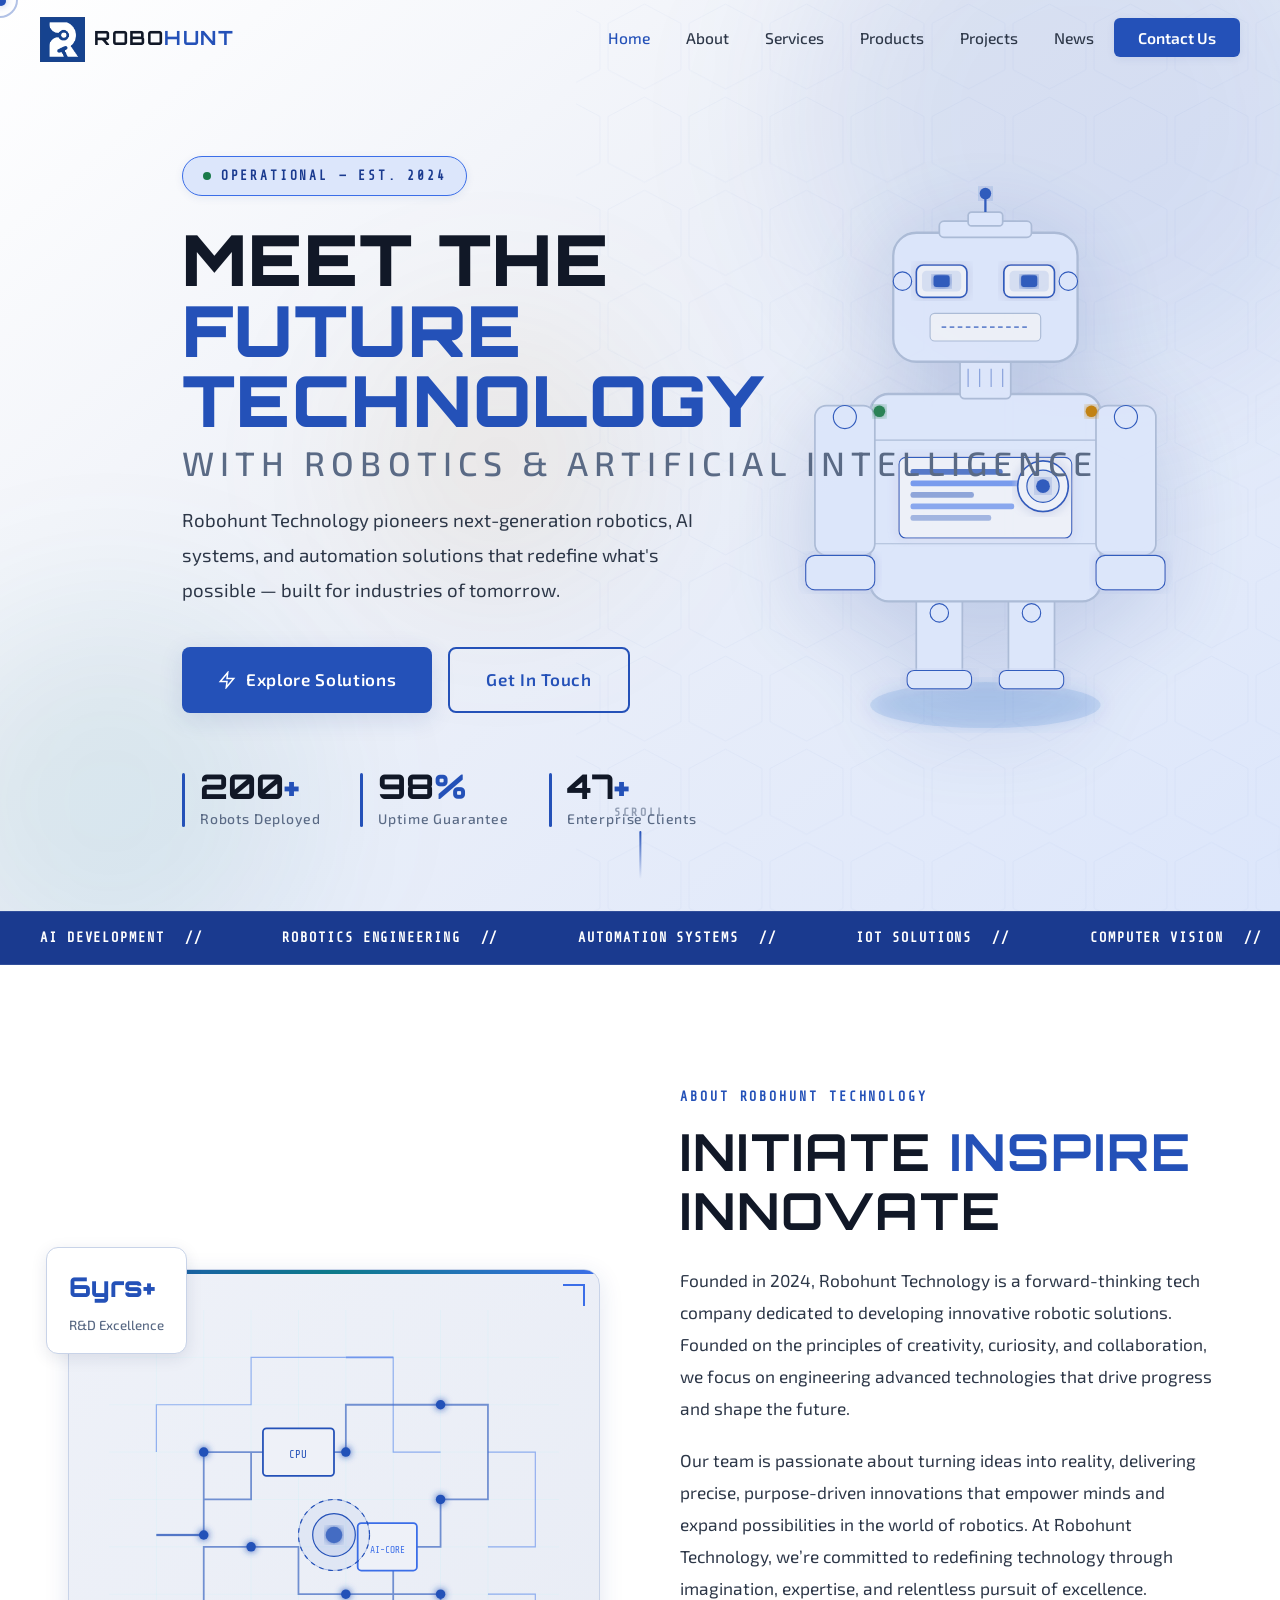
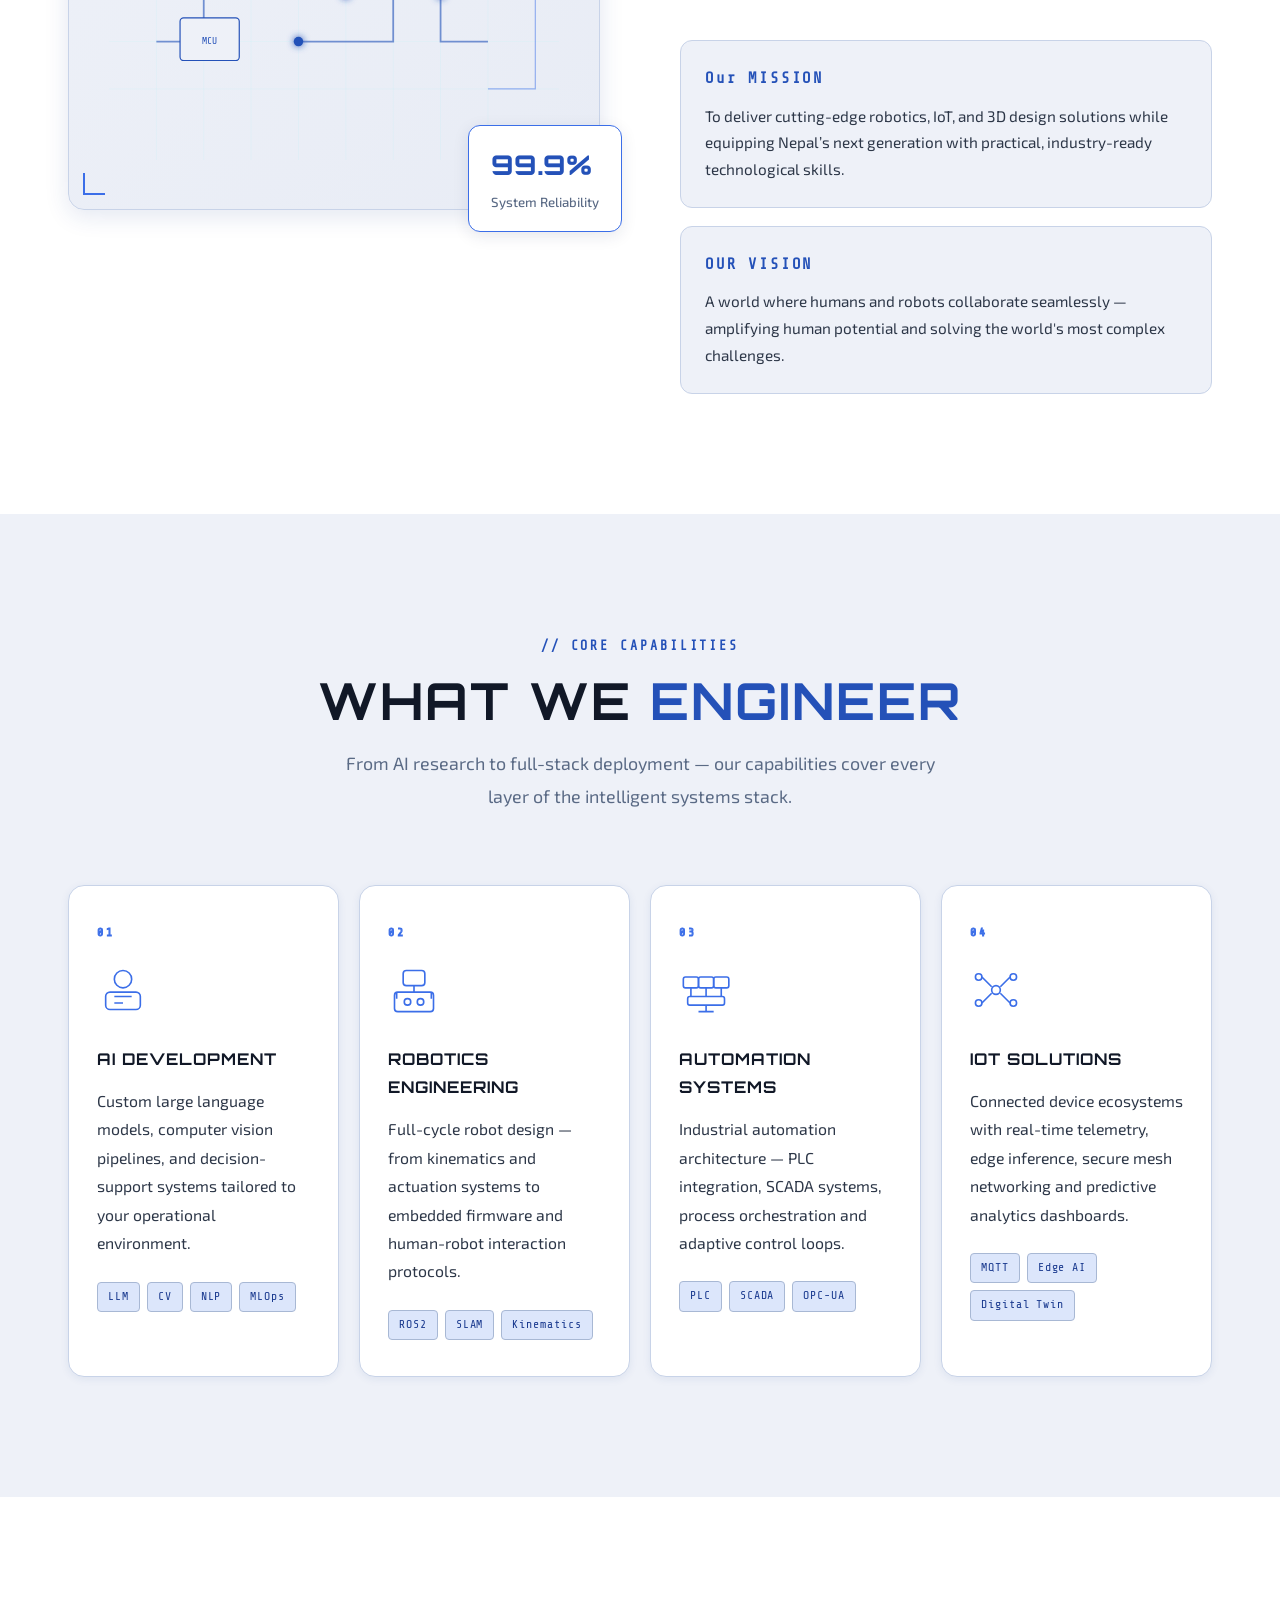
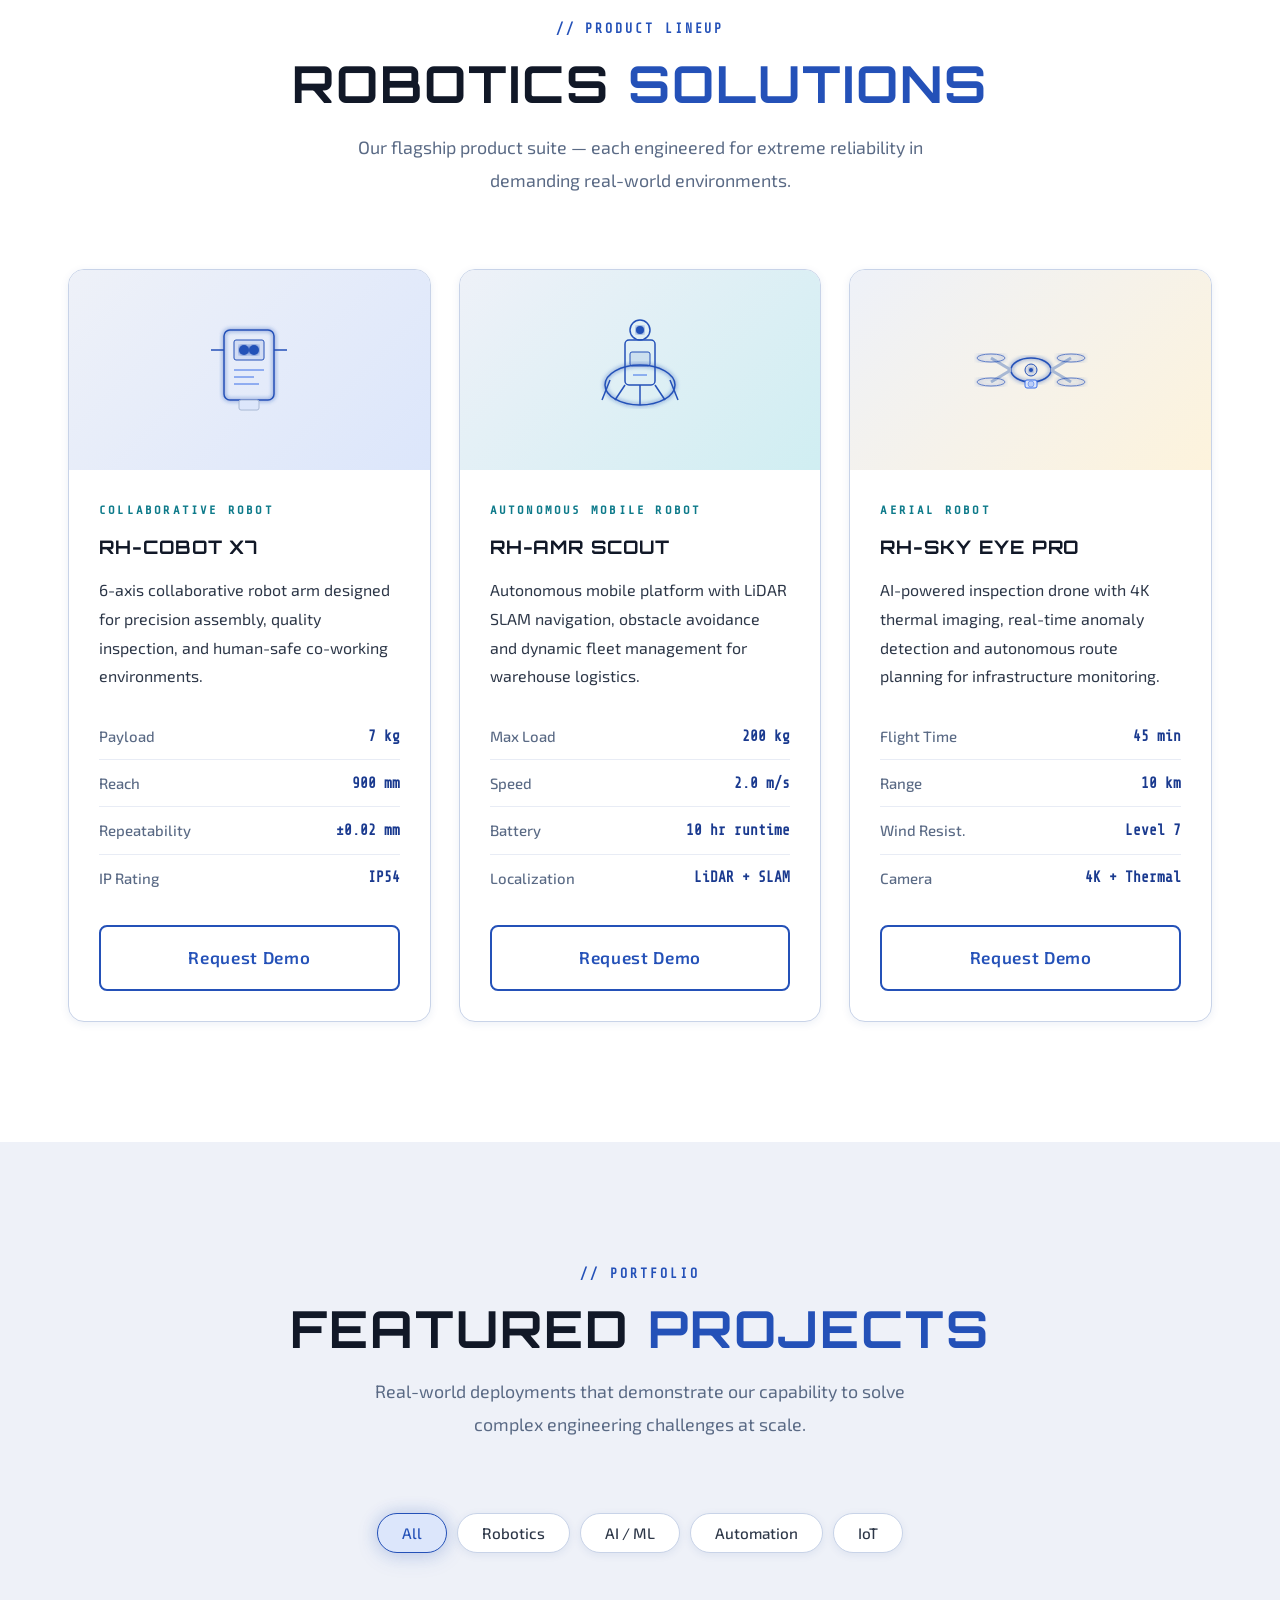
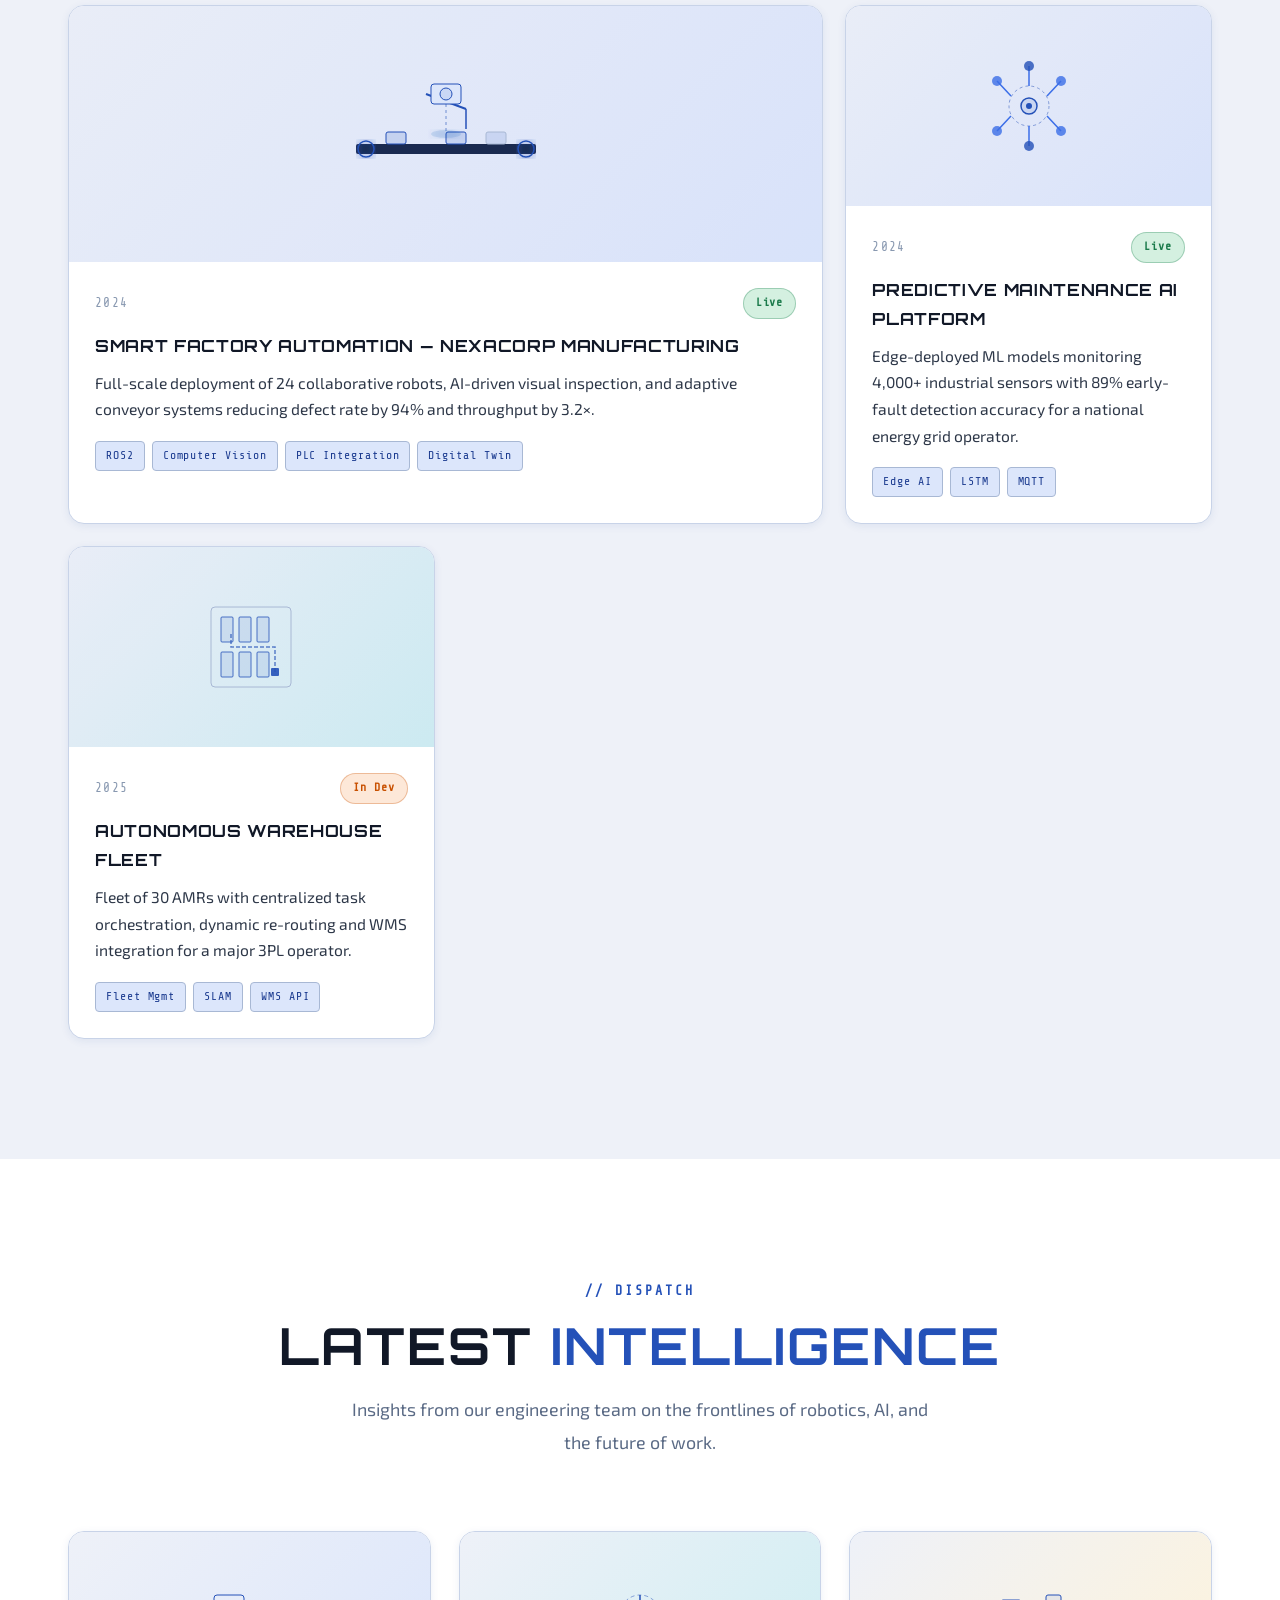
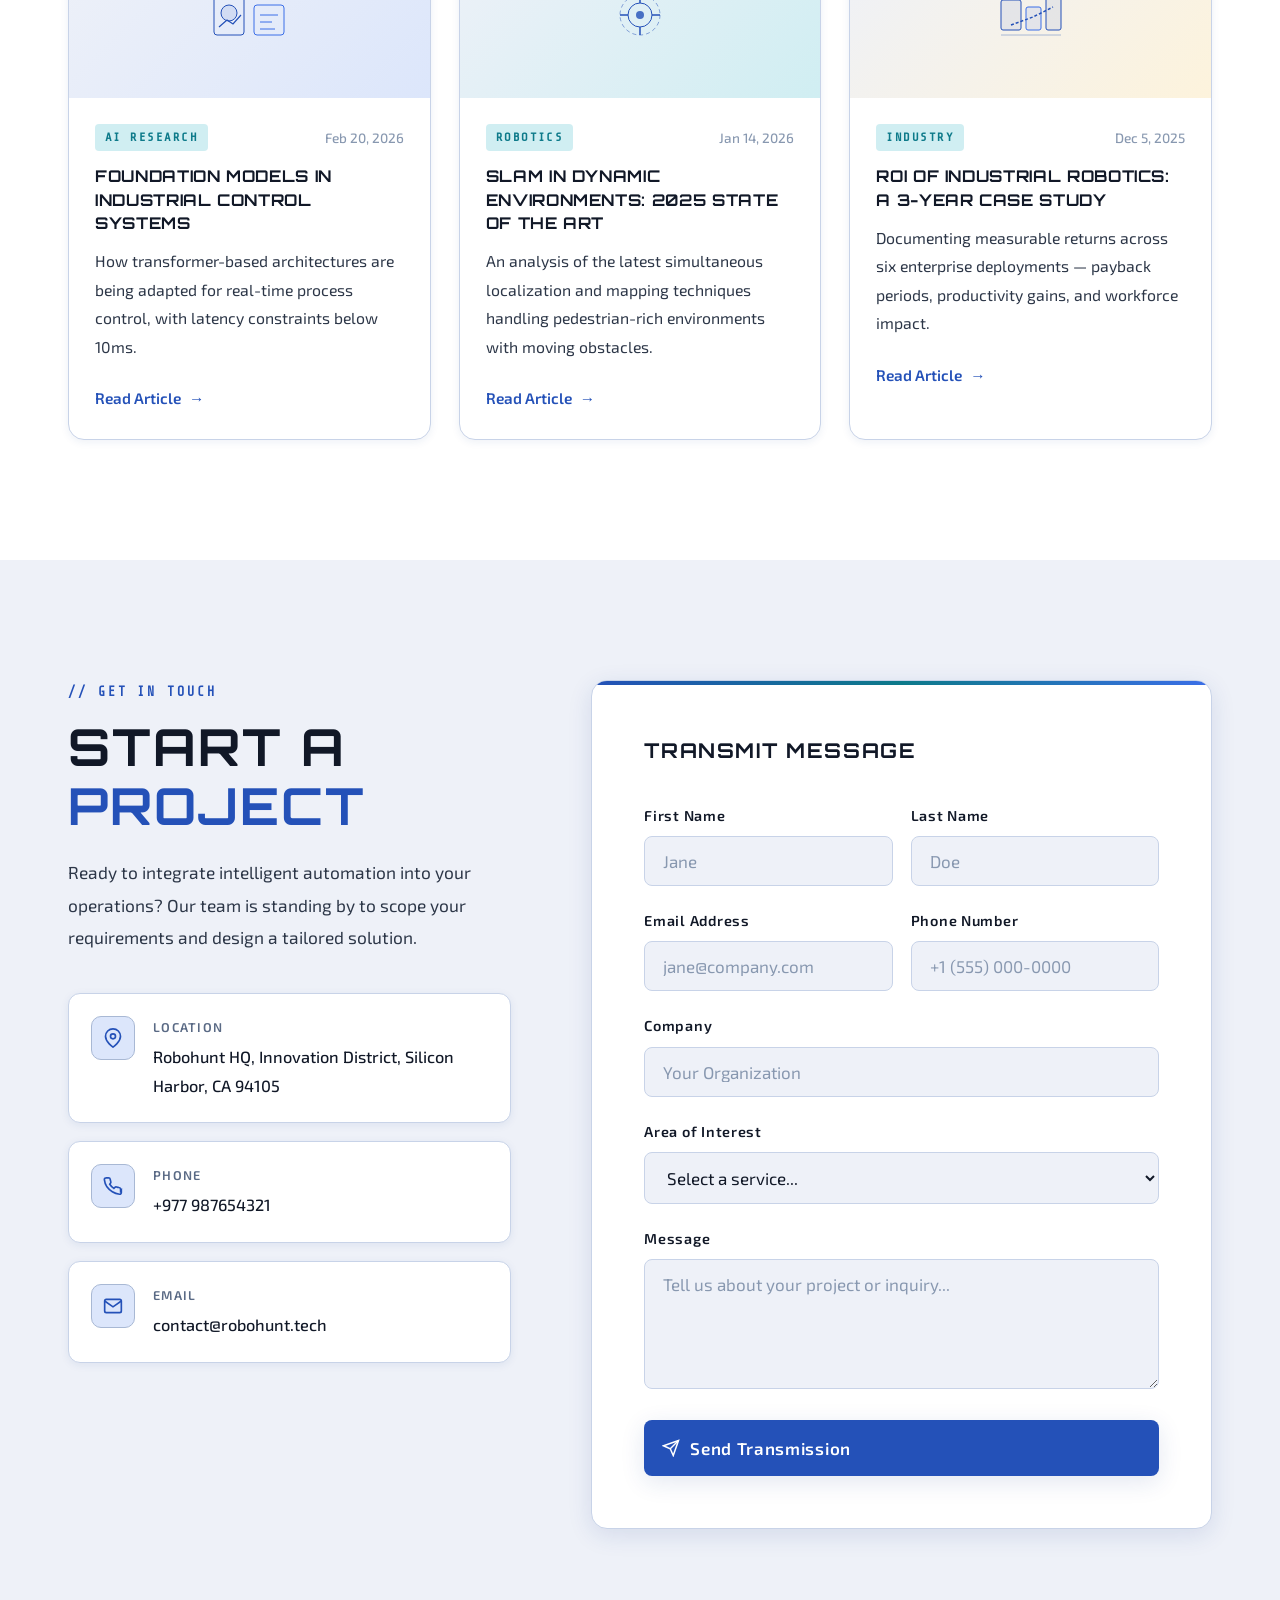
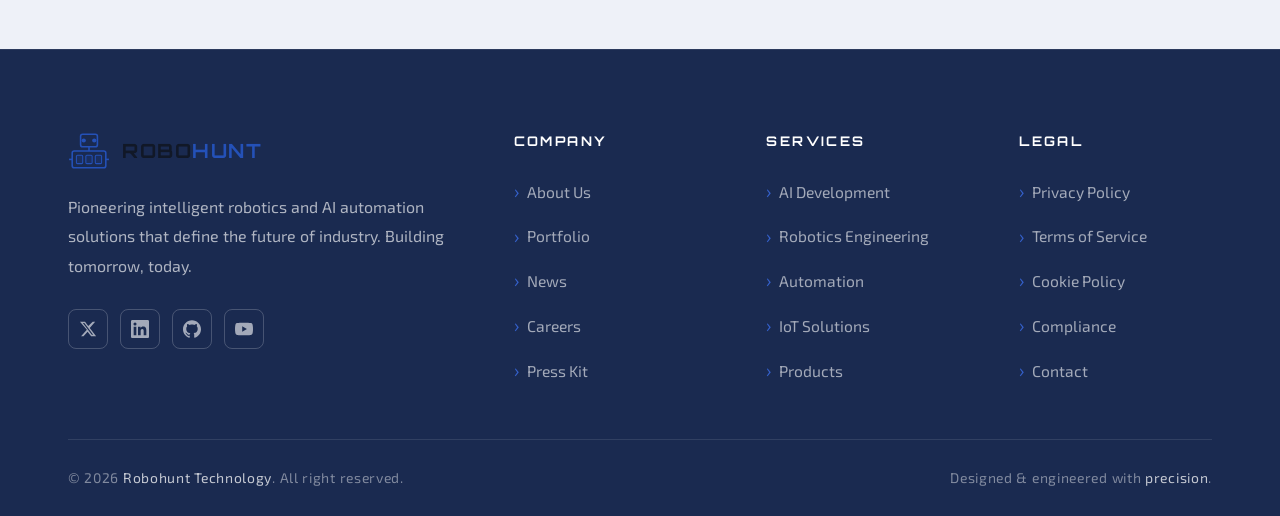
==== files/index.html @ 09215c18 "initial commit" ====
<!DOCTYPE html>
<html lang="en">
<head>
  <meta charset="UTF-8" />
  <meta name="viewport" content="width=device-width, initial-scale=1.0" />
  <title>Robohunt Technology</title>
  <link rel="preconnect" href="https://fonts.googleapis.com">
  <link rel="preconnect" href="https://fonts.gstatic.com" crossorigin>
  <link href="https://fonts.googleapis.com/css2?family=Orbitron:wght@400;600;700;900&family=Exo+2:wght@300;400;500;600&family=Share+Tech+Mono&display=swap" rel="stylesheet">
  <link rel="stylesheet" href="styles.css">
</head>
<body>

  <!-- Custom Cursor -->
  <div class="cursor-dot" id="cursorDot"></div>
  <div class="cursor-ring" id="cursorRing"></div>

  <!-- Grid Background -->
  <div class="grid-bg"></div>

  <!-- Notification Toast -->
  <div class="notification" id="notification">
    <svg class="notification-icon" width="18" height="18" viewBox="0 0 24 24" fill="none" stroke="currentColor" stroke-width="2"><polyline points="20 6 9 17 4 12"/></svg>
    <span class="notification-text">Message transmitted successfully</span>
  </div>

  <!-- ============================================================
       NAVIGATION
  ============================================================ -->
  <nav id="navbar">
    <div class="nav-inner">
      <a href="#home" class="logo">
        <div class="logo-icon">
          <!-- <svg viewBox="0 0 40 40" fill="none" xmlns="http://www.w3.org/2000/svg">
            <rect x="12" y="4" width="16" height="12" rx="2" fill="none" stroke="#2451b8" stroke-width="1.5"/>
            <rect x="4" y="20" width="32" height="16" rx="2" fill="none" stroke="#2451b8" stroke-width="1.5"/>
            <circle cx="15" cy="10" r="2" fill="#2451b8"/>
            <circle cx="25" cy="10" r="2" fill="#2451b8"/>
            <line x1="20" y1="16" x2="20" y2="20" stroke="#2451b8" stroke-width="1.5"/>
            <rect x="8" y="24" width="6" height="8" rx="1" fill="rgba(36,81,184,0.15)" stroke="#2451b8" stroke-width="1"/>
            <rect x="17" y="24" width="6" height="8" rx="1" fill="rgba(36,81,184,0.15)" stroke="#2451b8" stroke-width="1"/>
            <rect x="26" y="24" width="6" height="8" rx="1" fill="rgba(36,81,184,0.15)" stroke="#2451b8" stroke-width="1"/>
            <line x1="1" y1="28" x2="4" y2="28" stroke="#2451b8" stroke-width="1.5"/>
            <line x1="36" y1="28" x2="39" y2="28" stroke="#2451b8" stroke-width="1.5"/>
          </svg> -->
          <img src="/files/asset/logo robohunt (RT).png" height="45">
        </div>
        <span class="logo-text">Robo<span>hunt</span></span>
      </a>
      <ul class="nav-links">
        <li><a href="#home">Home</a></li>
        <li><a href="#about">About</a></li>
        <li><a href="#services">Services</a></li>
        <li><a href="#products">Products</a></li>
        <li><a href="#projects">Projects</a></li>
        <li><a href="#blog">News</a></li>
        <li><a href="#contact" class="nav-cta">Contact Us</a></li>
      </ul>
      <button class="hamburger" id="hamburger" aria-label="Menu">
        <span></span><span></span><span></span>
      </button>
    </div>
  </nav>

  <!-- Mobile Nav -->
  <div class="mobile-nav" id="mobileNav">
    <a href="#home" class="mobile-link">Home</a>
    <a href="#about" class="mobile-link">About</a>
    <a href="#services" class="mobile-link">Services</a>
    <a href="#products" class="mobile-link">Products</a>
    <a href="#projects" class="mobile-link">Projects</a>
    <a href="#blog" class="mobile-link">News</a>
    <a href="#contact" class="mobile-link">Contact</a>
  </div>

  <!-- ============================================================
       HERO
  ============================================================ -->
  <section id="home">
    <div class="hero-bg">
      <div class="hero-orb hero-orb-1"></div>
      <div class="hero-orb hero-orb-2"></div>
      <div class="hero-orb hero-orb-3"></div>
      <div class="hero-hex-grid">
        <svg viewBox="0 0 800 900" preserveAspectRatio="xMidYMid slice" xmlns="http://www.w3.org/2000/svg">
          <defs>
            <pattern id="hex" x="0" y="0" width="80" height="92" patternUnits="userSpaceOnUse">
              <polygon points="40,4 76,23 76,69 40,88 4,69 4,23" fill="none" stroke="#2451b8" stroke-width="0.5"/>
            </pattern>
          </defs>
          <rect width="100%" height="100%" fill="url(#hex)"/>
        </svg>
      </div>
    </div>

    <!-- Floating Robot Illustration -->
    <div class="hero-robot">
      <svg viewBox="0 0 400 500" fill="none" xmlns="http://www.w3.org/2000/svg">
        <defs>
          <filter id="glow"><feGaussianBlur stdDeviation="4" result="coloredBlur"/><feMerge><feMergeNode in="coloredBlur"/><feMergeNode in="SourceGraphic"/></feMerge></filter>
          <filter id="glow2"><feGaussianBlur stdDeviation="8" result="coloredBlur"/><feMerge><feMergeNode in="coloredBlur"/><feMergeNode in="SourceGraphic"/></feMerge></filter>
          <linearGradient id="bodyGrad" x1="0" y1="0" x2="1" y2="1"><stop offset="0%" stop-color="#0d1630"/><stop offset="100%" stop-color="#080d1a"/></linearGradient>
        </defs>
        <!-- Shadow -->
        <ellipse cx="200" cy="470" rx="100" ry="20" fill="rgba(36,81,184,0.12)" filter="url(#glow2)"/>
        <!-- Legs -->
        <rect x="140" y="370" width="40" height="80" rx="8" fill="#dce6fb" stroke="#a8b8d4" stroke-width="1.5"/>
        <rect x="220" y="370" width="40" height="80" rx="8" fill="#dce6fb" stroke="#a8b8d4" stroke-width="1.5"/>
        <rect x="132" y="440" width="56" height="16" rx="6" fill="#dce6fb" stroke="#2451b8" stroke-width="1" filter="url(#glow)"/>
        <rect x="212" y="440" width="56" height="16" rx="6" fill="#dce6fb" stroke="#2451b8" stroke-width="1" filter="url(#glow)"/>
        <circle cx="160" cy="390" r="8" fill="#dce6fb" stroke="#2451b8" stroke-width="1"/>
        <circle cx="240" cy="390" r="8" fill="#dce6fb" stroke="#2451b8" stroke-width="1"/>
        <!-- Body -->
        <rect x="100" y="200" width="200" height="180" rx="16" fill="#dce6fb" stroke="#a8b8d4" stroke-width="2"/>
        <line x1="100" y1="240" x2="300" y2="240" stroke="#a8b8d4" stroke-width="1"/>
        <line x1="100" y1="330" x2="300" y2="330" stroke="#a8b8d4" stroke-width="1"/>
        <!-- Chest Panel -->
        <rect x="125" y="255" width="150" height="70" rx="6" fill="#eef1f8" stroke="#2451b8" stroke-width="1" filter="url(#glow)"/>
        <rect x="135" y="265" width="80" height="5" rx="2" fill="#2451b8" opacity="0.8"/>
        <rect x="135" y="275" width="110" height="5" rx="2" fill="#3b6ee8" opacity="0.7"/>
        <rect x="135" y="285" width="55" height="5" rx="2" fill="#2451b8" opacity="0.5"/>
        <rect x="135" y="295" width="90" height="5" rx="2" fill="#3b6ee8" opacity="0.6"/>
        <rect x="135" y="305" width="70" height="5" rx="2" fill="#2451b8" opacity="0.4"/>
        <!-- Core Reactor -->
        <circle cx="250" cy="280" r="22" fill="#eef1f8" stroke="#2451b8" stroke-width="1.5" filter="url(#glow)"/>
        <circle cx="250" cy="280" r="14" fill="rgba(36,81,184,0.1)" stroke="#2451b8" stroke-width="1"/>
        <circle cx="250" cy="280" r="6" fill="#2451b8" filter="url(#glow2)"/>
        <!-- Arms -->
        <rect x="52" y="210" width="52" height="130" rx="10" fill="#dce6fb" stroke="#a8b8d4" stroke-width="1.5"/>
        <rect x="296" y="210" width="52" height="130" rx="10" fill="#dce6fb" stroke="#a8b8d4" stroke-width="1.5"/>
        <rect x="44" y="340" width="60" height="30" rx="8" fill="#dce6fb" stroke="#2451b8" stroke-width="1" filter="url(#glow)"/>
        <rect x="296" y="340" width="60" height="30" rx="8" fill="#dce6fb" stroke="#2451b8" stroke-width="1" filter="url(#glow)"/>
        <circle cx="78" cy="220" r="10" fill="#dce6fb" stroke="#2451b8" stroke-width="1"/>
        <circle cx="322" cy="220" r="10" fill="#dce6fb" stroke="#2451b8" stroke-width="1"/>
        <circle cx="108" cy="215" r="5" fill="#1a7a4a" filter="url(#glow)"/>
        <circle cx="292" cy="215" r="5" fill="#c07a00" filter="url(#glow)"/>
        <!-- Neck -->
        <rect x="178" y="168" width="44" height="36" rx="4" fill="#dce6fb" stroke="#a8b8d4" stroke-width="1.5"/>
        <line x1="185" y1="178" x2="185" y2="194" stroke="#2451b8" stroke-width="1" opacity="0.5"/>
        <line x1="195" y1="178" x2="195" y2="194" stroke="#2451b8" stroke-width="1" opacity="0.5"/>
        <line x1="205" y1="178" x2="205" y2="194" stroke="#2451b8" stroke-width="1" opacity="0.5"/>
        <line x1="215" y1="178" x2="215" y2="194" stroke="#2451b8" stroke-width="1" opacity="0.5"/>
        <!-- Head -->
        <rect x="120" y="60" width="160" height="112" rx="20" fill="#dce6fb" stroke="#a8b8d4" stroke-width="2"/>
        <rect x="160" y="50" width="80" height="14" rx="4" fill="#dce6fb" stroke="#a8b8d4" stroke-width="1.5"/>
        <rect x="185" y="42" width="30" height="12" rx="3" fill="#dce6fb" stroke="#a8b8d4" stroke-width="1.5"/>
        <!-- Antenna -->
        <line x1="200" y1="30" x2="200" y2="42" stroke="#2451b8" stroke-width="2"/>
        <circle cx="200" cy="26" r="5" fill="#2451b8" filter="url(#glow2)"/>
        <!-- Eyes -->
        <rect x="140" y="88" width="44" height="28" rx="6" fill="#eef1f8" stroke="#2451b8" stroke-width="1.5" filter="url(#glow)"/>
        <rect x="216" y="88" width="44" height="28" rx="6" fill="#eef1f8" stroke="#2451b8" stroke-width="1.5" filter="url(#glow)"/>
        <rect x="145" y="93" width="34" height="18" rx="4" fill="rgba(36,81,184,0.12)"/>
        <rect x="221" y="93" width="34" height="18" rx="4" fill="rgba(36,81,184,0.12)"/>
        <rect x="155" y="97" width="14" height="10" rx="2" fill="#2451b8" filter="url(#glow)"/>
        <rect x="231" y="97" width="14" height="10" rx="2" fill="#2451b8" filter="url(#glow)"/>
        <!-- Mouth -->
        <rect x="152" y="130" width="96" height="24" rx="4" fill="#eef1f8" stroke="#a8b8d4" stroke-width="1"/>
        <line x1="162" y1="142" x2="238" y2="142" stroke="#2451b8" stroke-width="1.5" stroke-dasharray="4 3" opacity="0.7"/>
        <!-- Side Ears -->
        <circle cx="128" cy="102" r="8" fill="#dce6fb" stroke="#2451b8" stroke-width="1"/>
        <circle cx="272" cy="102" r="8" fill="#dce6fb" stroke="#2451b8" stroke-width="1"/>
      </svg>
    </div>

    <div class="container">
      <div class="hero-content">
        <div class="hero-badge reveal">
          <span class="hero-badge-dot"></span>
          <span class="label">Operational — Est. 2024</span>
        </div>
        <h1 class="hero-title reveal reveal-delay-1">
          MEET the<br>
          <span class="line2">Future <br /> Technology</span>
          <span class="line3">with Robotics &amp; Artificial Intelligence</span>
        </h1>
        <p class="hero-desc reveal reveal-delay-2">
          Robohunt Technology pioneers next-generation robotics, AI systems, and automation solutions that redefine what's possible — built for industries of tomorrow.
        </p>
        <div class="hero-actions reveal reveal-delay-3">
          <a href="#products" class="btn btn-primary">
            <svg viewBox="0 0 24 24" fill="none" stroke="currentColor" stroke-width="2"><path d="M13 2L3 14h9l-1 8 10-12h-9l1-8z"/></svg>
            Explore Solutions
          </a>
          <a href="#contact" class="btn btn-outline">Get In Touch</a>
        </div>
        <div class="hero-stats reveal reveal-delay-4">
          <div class="stat">
            <div class="stat-num">200<span>+</span></div>
            <div class="stat-label">Robots Deployed</div>
          </div>
          <div class="stat">
            <div class="stat-num">98<span>%</span></div>
            <div class="stat-label">Uptime Guarantee</div>
          </div>
          <div class="stat">
            <div class="stat-num">47<span>+</span></div>
            <div class="stat-label">Enterprise Clients</div>
          </div>
        </div>
      </div>
    </div>

    <div class="scroll-indicator">
      <span class="label">Scroll</span>
      <div class="scroll-line"></div>
    </div>
  </section>

  <!-- ============================================================
       TICKER
  ============================================================ -->
  <div class="ticker">
    <div class="ticker-track">
      <div class="ticker-item"><span>AI Development</span><span class="ticker-sep"> // </span></div>
      <div class="ticker-item"><span>Robotics Engineering</span><span class="ticker-sep"> // </span></div>
      <div class="ticker-item"><span>Automation Systems</span><span class="ticker-sep"> // </span></div>
      <div class="ticker-item"><span>IoT Solutions</span><span class="ticker-sep"> // </span></div>
      <div class="ticker-item"><span>Computer Vision</span><span class="ticker-sep"> // </span></div>
      <div class="ticker-item"><span>Edge Computing</span><span class="ticker-sep"> // </span></div>
      <div class="ticker-item"><span>Machine Learning</span><span class="ticker-sep"> // </span></div>
      <div class="ticker-item"><span>Digital Twins</span><span class="ticker-sep"> // </span></div>
      <!-- Duplicate for seamless loop -->
      <div class="ticker-item"><span>AI Development</span><span class="ticker-sep"> // </span></div>
      <div class="ticker-item"><span>Robotics Engineering</span><span class="ticker-sep"> // </span></div>
      <div class="ticker-item"><span>Automation Systems</span><span class="ticker-sep"> // </span></div>
      <div class="ticker-item"><span>IoT Solutions</span><span class="ticker-sep"> // </span></div>
      <div class="ticker-item"><span>Computer Vision</span><span class="ticker-sep"> // </span></div>
      <div class="ticker-item"><span>Edge Computing</span><span class="ticker-sep"> // </span></div>
      <div class="ticker-item"><span>Machine Learning</span><span class="ticker-sep"> // </span></div>
      <div class="ticker-item"><span>Digital Twins</span><span class="ticker-sep"> // </span></div>
    </div>
  </div>

  <!-- ============================================================
       ABOUT
  ============================================================ -->
  <section id="about">
    <div class="container">
      <div class="about-grid">
        <div class="about-visual reveal">
          <div class="about-card-main">
            <div class="about-corner tl"></div>
            <div class="about-corner tr"></div>
            <div class="about-corner bl"></div>
            <div class="about-corner br"></div>
            <svg class="circuit-display" viewBox="0 0 380 380" xmlns="http://www.w3.org/2000/svg">
              <defs>
                <filter id="c-glow"><feGaussianBlur stdDeviation="3" result="coloredBlur"/><feMerge><feMergeNode in="coloredBlur"/><feMergeNode in="SourceGraphic"/></feMerge></filter>
              </defs>
              <!-- Grid lines -->
              <g stroke="rgba(0,245,255,0.07)" stroke-width="0.5">
                <line x1="0" y1="40" x2="380" y2="40"/><line x1="0" y1="80" x2="380" y2="80"/>
                <line x1="0" y1="120" x2="380" y2="120"/><line x1="0" y1="160" x2="380" y2="160"/>
                <line x1="0" y1="200" x2="380" y2="200"/><line x1="0" y1="240" x2="380" y2="240"/>
                <line x1="0" y1="280" x2="380" y2="280"/><line x1="0" y1="320" x2="380" y2="320"/>
                <line x1="40" y1="0" x2="40" y2="380"/><line x1="80" y1="0" x2="80" y2="380"/>
                <line x1="120" y1="0" x2="120" y2="380"/><line x1="160" y1="0" x2="160" y2="380"/>
                <line x1="200" y1="0" x2="200" y2="380"/><line x1="240" y1="0" x2="240" y2="380"/>
                <line x1="280" y1="0" x2="280" y2="380"/><line x1="320" y1="0" x2="320" y2="380"/>
              </g>
              <!-- Circuit paths -->
              <g stroke="#2451b8" stroke-width="1.5" fill="none" opacity="0.6">
                <polyline points="40,190 80,190 80,120 160,120"/>
                <polyline points="160,120 200,120 200,80 280,80"/>
                <polyline points="280,80 320,80 320,160 280,160"/>
                <polyline points="280,160 280,200 240,200"/>
                <polyline points="240,200 240,280 160,280"/>
                <polyline points="40,280 80,280 80,200 120,200"/>
                <polyline points="120,200 160,200 160,240 200,240"/>
                <polyline points="200,240 280,240 280,280 320,280"/>
                <polyline points="120,120 120,160 80,160"/>
              </g>
              <g stroke="#3b6ee8" stroke-width="1" fill="none" opacity="0.5">
                <polyline points="40,120 40,80 120,80 120,40 200,40"/>
                <polyline points="200,40 240,40 240,120 280,120"/>
                <polyline points="320,120 360,120 360,200 320,200"/>
                <polyline points="320,320 360,320 360,240 320,240"/>
              </g>
              <!-- Nodes -->
              <g fill="#2451b8" filter="url(#c-glow)">
                <circle cx="80" cy="190" r="4"/><circle cx="80" cy="120" r="4"/>
                <circle cx="200" cy="120" r="4"/><circle cx="280" cy="80" r="4"/>
                <circle cx="280" cy="160" r="4"/><circle cx="240" cy="200" r="4"/>
                <circle cx="160" cy="280" r="4"/><circle cx="80" cy="280" r="4"/>
                <circle cx="120" cy="200" r="4"/><circle cx="200" cy="240" r="4"/>
                <circle cx="280" cy="240" r="4"/>
              </g>
              <!-- IC Chips -->
              <rect x="130" y="100" width="60" height="40" rx="3" fill="#eef1f8" stroke="#2451b8" stroke-width="1.5"/>
              <text x="160" y="125" fill="#2451b8" font-family="'Share Tech Mono'" font-size="9" text-anchor="middle">CPU</text>
              <rect x="210" y="180" width="50" height="40" rx="3" fill="#eef1f8" stroke="#3b6ee8" stroke-width="1.5"/>
              <text x="235" y="205" fill="#3b6ee8" font-family="'Share Tech Mono'" font-size="8" text-anchor="middle">AI-CORE</text>
              <rect x="60" y="260" width="50" height="36" rx="3" fill="#eef1f8" stroke="#2451b8" stroke-width="1"/>
              <text x="85" y="282" fill="#2451b8" font-family="'Share Tech Mono'" font-size="8" text-anchor="middle">MCU</text>
              <!-- Animated data flows -->
              <line x1="40" y1="190" x2="80" y2="190" stroke="#2451b8" stroke-width="2" opacity="0.3">
                <animate attributeName="opacity" values="0.3;1;0.3" dur="2s" repeatCount="indefinite"/>
              </line>
              <line x1="200" y1="40" x2="240" y2="40" stroke="#3b6ee8" stroke-width="2" opacity="0.3">
                <animate attributeName="opacity" values="0.3;1;0.3" dur="3s" begin="1s" repeatCount="indefinite"/>
              </line>
              <!-- Brain center -->
              <circle cx="190" cy="190" r="30" fill="rgba(36,81,184,0.05)" stroke="#2451b8" stroke-width="1" stroke-dasharray="4 4"/>
              <circle cx="190" cy="190" r="18" fill="rgba(36,81,184,0.08)" stroke="#2451b8" stroke-width="1"/>
              <circle cx="190" cy="190" r="7" fill="#2451b8" opacity="0.8" filter="url(#c-glow)"/>
              <circle cx="190" cy="190" r="30" fill="none" stroke="#2451b8" stroke-width="0.5" opacity="0.5">
                <animateTransform attributeName="transform" type="rotate" from="0 190 190" to="360 190 190" dur="12s" repeatCount="indefinite"/>
              </circle>
            </svg>
          </div>
          <div class="floating-stat-card card-1">
            <div class="num">99.9%</div>
            <div class="lbl">System Reliability</div>
          </div>
          <div class="floating-stat-card card-2">
            <div class="num">6yrs+</div>
            <div class="lbl">R&amp;D Excellence</div>
          </div>
        </div>

        <div class="about-text">
          <span class="label reveal"> About Robohunt Technology</span>
          <h2 class="section-title reveal reveal-delay-1">Initiate <span>Inspire</span> Innovate</h2>
          <p class="reveal reveal-delay-2">
            Founded in 2024,  Robohunt Technology is a forward-thinking tech company dedicated to developing innovative robotic solutions. Founded on the principles of creativity, curiosity, and collaboration, we focus on engineering advanced technologies that drive progress and shape the future.
          </p>
          <p class="reveal reveal-delay-3">
            Our team is passionate about turning ideas into reality, delivering precise, purpose-driven innovations that empower minds and expand possibilities in the world of robotics. At Robohunt Technology, we’re committed to redefining technology through imagination, expertise, and relentless pursuit of excellence.
          </p>
          <div class="mission-vision reveal reveal-delay-4">
            <div class="mv-card">
              <div class="mv-card-sub">Our MISSION</div>
              <!-- <h4>Our Mission</h4> -->
              <p>To deliver cutting-edge robotics, IoT, and 3D design solutions while equipping Nepal’s next generation with practical, industry-ready technological skills.</p>
            </div>
            <div class="mv-card">
              <div class="mv-card-sub">OUR VISION</div>
              <!-- <h4>Our Vision</h4> -->
              <p>A world where humans and robots collaborate seamlessly — amplifying human potential and solving the world's most complex challenges.</p>
            </div>
          </div>
        </div>
      </div>
    </div>
  </section>

  <!-- ============================================================
       SERVICES
  ============================================================ -->
  <section id="services">
    <div class="container">
      <div class="section-header">
        <span class="label reveal">// Core Capabilities</span>
        <h2 class="section-title reveal reveal-delay-1">What We <span>Engineer</span></h2>
        <p class="reveal reveal-delay-2">From AI research to full-stack deployment — our capabilities cover every layer of the intelligent systems stack.</p>
      </div>
      <div class="services-grid">

        <div class="service-card reveal">
          <div class="service-num">01</div>
          <svg class="service-icon" viewBox="0 0 48 48" fill="none" stroke="currentColor" stroke-width="1.5">
            <circle cx="24" cy="14" r="8"/><rect x="8" y="26" width="32" height="16" rx="4"/>
            <line x1="16" y1="30" x2="32" y2="30"/><line x1="16" y1="36" x2="24" y2="36"/>
          </svg>
          <h3>AI Development</h3>
          <p>Custom large language models, computer vision pipelines, and decision-support systems tailored to your operational environment.</p>
          <div class="service-tags">
            <span class="tag">LLM</span><span class="tag">CV</span><span class="tag">NLP</span><span class="tag">MLOps</span>
          </div>
        </div>

        <div class="service-card reveal reveal-delay-1">
          <div class="service-num">02</div>
          <svg class="service-icon" viewBox="0 0 48 48" fill="none" stroke="currentColor" stroke-width="1.5">
            <rect x="14" y="6" width="20" height="14" rx="3"/><rect x="6" y="26" width="36" height="18" rx="3"/>
            <circle cx="18" cy="35" r="3"/><circle cx="30" cy="35" r="3"/>
            <line x1="24" y1="20" x2="24" y2="26"/><line x1="8" y1="26" x2="8" y2="32"/><line x1="40" y1="26" x2="40" y2="32"/>
          </svg>
          <h3>Robotics Engineering</h3>
          <p>Full-cycle robot design — from kinematics and actuation systems to embedded firmware and human-robot interaction protocols.</p>
          <div class="service-tags">
            <span class="tag">ROS2</span><span class="tag">SLAM</span><span class="tag">Kinematics</span>
          </div>
        </div>

        <div class="service-card reveal reveal-delay-2">
          <div class="service-num">03</div>
          <svg class="service-icon" viewBox="0 0 48 48" fill="none" stroke="currentColor" stroke-width="1.5">
            <rect x="4" y="12" width="14" height="10" rx="2"/><rect x="18" y="12" width="14" height="10" rx="2"/>
            <rect x="32" y="12" width="14" height="10" rx="2"/>
            <line x1="11" y1="22" x2="11" y2="30"/><line x1="25" y1="22" x2="25" y2="30"/><line x1="39" y1="22" x2="39" y2="30"/>
            <rect x="8" y="30" width="34" height="8" rx="2"/>
            <line x1="25" y1="38" x2="25" y2="44"/><line x1="18" y1="44" x2="32" y2="44"/>
          </svg>
          <h3>Automation Systems</h3>
          <p>Industrial automation architecture — PLC integration, SCADA systems, process orchestration and adaptive control loops.</p>
          <div class="service-tags">
            <span class="tag">PLC</span><span class="tag">SCADA</span><span class="tag">OPC-UA</span>
          </div>
        </div>

        <div class="service-card reveal reveal-delay-3">
          <div class="service-num">04</div>
          <svg class="service-icon" viewBox="0 0 48 48" fill="none" stroke="currentColor" stroke-width="1.5">
            <circle cx="24" cy="24" r="4"/>
            <circle cx="8" cy="12" r="3"/><circle cx="40" cy="12" r="3"/>
            <circle cx="8" cy="36" r="3"/><circle cx="40" cy="36" r="3"/>
            <line x1="11" y1="12" x2="20" y2="21"/><line x1="37" y1="12" x2="28" y2="21"/>
            <line x1="11" y1="36" x2="20" y2="27"/><line x1="37" y1="36" x2="28" y2="27"/>
          </svg>
          <h3>IoT Solutions</h3>
          <p>Connected device ecosystems with real-time telemetry, edge inference, secure mesh networking and predictive analytics dashboards.</p>
          <div class="service-tags">
            <span class="tag">MQTT</span><span class="tag">Edge AI</span><span class="tag">Digital Twin</span>
          </div>
        </div>

      </div>
    </div>
  </section>

  <!-- ============================================================
       PRODUCTS
  ============================================================ -->
  <section id="products">
    <div class="container">
      <div class="section-header">
        <span class="label reveal">// Product Lineup</span>
        <h2 class="section-title reveal reveal-delay-1">Robotics <span>Solutions</span></h2>
        <p class="reveal reveal-delay-2">Our flagship product suite — each engineered for extreme reliability in demanding real-world environments.</p>
      </div>
      <div class="products-grid">

        <div class="product-card reveal">
          <div class="product-img" style="background: linear-gradient(135deg, #eef1f8, #dce6fb);">
            <svg viewBox="0 0 120 120" xmlns="http://www.w3.org/2000/svg">
              <defs><filter id="pg"><feGaussianBlur stdDeviation="2" result="c"/><feMerge><feMergeNode in="c"/><feMergeNode in="SourceGraphic"/></feMerge></filter></defs>
              <rect x="35" y="20" width="50" height="70" rx="6" fill="none" stroke="#2451b8" stroke-width="1.5" filter="url(#pg)"/>
              <rect x="45" y="30" width="30" height="20" rx="2" fill="rgba(36,81,184,0.1)" stroke="#2451b8" stroke-width="1"/>
              <circle cx="55" cy="40" r="5" fill="#2451b8" filter="url(#pg)"/>
              <circle cx="65" cy="40" r="5" fill="#2451b8" filter="url(#pg)"/>
              <line x1="45" y1="60" x2="75" y2="60" stroke="#3b6ee8" stroke-width="1"/>
              <line x1="45" y1="67" x2="65" y2="67" stroke="#3b6ee8" stroke-width="1"/>
              <line x1="45" y1="74" x2="70" y2="74" stroke="#3b6ee8" stroke-width="1"/>
              <line x1="22" y1="40" x2="35" y2="40" stroke="#2451b8" stroke-width="1.5"/>
              <line x1="85" y1="40" x2="98" y2="40" stroke="#2451b8" stroke-width="1.5"/>
              <rect x="50" y="90" width="20" height="10" rx="2" fill="#dce6fb" stroke="#a8b8d4" stroke-width="1"/>
            </svg>
          </div>
          <div class="product-body">
            <div class="product-cat">Collaborative Robot</div>
            <h3>RH-COBOT X7</h3>
            <p>6-axis collaborative robot arm designed for precision assembly, quality inspection, and human-safe co-working environments.</p>
            <div class="product-specs">
              <div class="spec-row"><span class="spec-key">Payload</span><span class="spec-val">7 kg</span></div>
              <div class="spec-row"><span class="spec-key">Reach</span><span class="spec-val">900 mm</span></div>
              <div class="spec-row"><span class="spec-key">Repeatability</span><span class="spec-val">±0.02 mm</span></div>
              <div class="spec-row"><span class="spec-key">IP Rating</span><span class="spec-val">IP54</span></div>
            </div>
            <a href="#contact" class="btn btn-outline" style="width:100%; justify-content:center;">Request Demo</a>
          </div>
        </div>

        <div class="product-card reveal reveal-delay-1">
          <div class="product-img" style="background: linear-gradient(135deg, #eef1f8, #d0eef2);">
            <svg viewBox="0 0 120 120" xmlns="http://www.w3.org/2000/svg">
              <defs><filter id="pg2"><feGaussianBlur stdDeviation="2" result="c"/><feMerge><feMergeNode in="c"/><feMergeNode in="SourceGraphic"/></feMerge></filter></defs>
              <ellipse cx="60" cy="75" rx="35" ry="20" fill="none" stroke="#2451b8" stroke-width="1.5" filter="url(#pg2)"/>
              <rect x="45" y="30" width="30" height="45" rx="4" fill="none" stroke="#2451b8" stroke-width="1.5"/>
              <circle cx="60" cy="20" r="10" fill="none" stroke="#2451b8" stroke-width="1.5"/>
              <circle cx="60" cy="20" r="4" fill="#2451b8" filter="url(#pg2)"/>
              <line x1="30" y1="70" x2="22" y2="90" stroke="#2451b8" stroke-width="1.5"/>
              <line x1="90" y1="70" x2="98" y2="90" stroke="#2451b8" stroke-width="1.5"/>
              <line x1="45" y1="75" x2="35" y2="90" stroke="#2451b8" stroke-width="1.5"/>
              <line x1="75" y1="75" x2="85" y2="90" stroke="#2451b8" stroke-width="1.5"/>
              <line x1="60" y1="75" x2="60" y2="95" stroke="#2451b8" stroke-width="1.5"/>
              <rect x="50" y="42" width="20" height="14" rx="2" fill="rgba(36,81,184,0.1)" stroke="#2451b8" stroke-width="1"/>
              <line x1="53" y1="65" x2="67" y2="65" stroke="#3b6ee8" stroke-width="1"/>
            </svg>
          </div>
          <div class="product-body">
            <div class="product-cat">Autonomous Mobile Robot</div>
            <h3>RH-AMR Scout</h3>
            <p>Autonomous mobile platform with LiDAR SLAM navigation, obstacle avoidance and dynamic fleet management for warehouse logistics.</p>
            <div class="product-specs">
              <div class="spec-row"><span class="spec-key">Max Load</span><span class="spec-val">200 kg</span></div>
              <div class="spec-row"><span class="spec-key">Speed</span><span class="spec-val">2.0 m/s</span></div>
              <div class="spec-row"><span class="spec-key">Battery</span><span class="spec-val">10 hr runtime</span></div>
              <div class="spec-row"><span class="spec-key">Localization</span><span class="spec-val">LiDAR + SLAM</span></div>
            </div>
            <a href="#contact" class="btn btn-outline" style="width:100%; justify-content:center;">Request Demo</a>
          </div>
        </div>

        <div class="product-card reveal reveal-delay-2">
          <div class="product-img" style="background: linear-gradient(135deg, #eef1f8, #fdf3dc);">
            <svg viewBox="0 0 120 120" xmlns="http://www.w3.org/2000/svg">
              <defs><filter id="pg3"><feGaussianBlur stdDeviation="2" result="c"/><feMerge><feMergeNode in="c"/><feMergeNode in="SourceGraphic"/></feMerge></filter></defs>
              <ellipse cx="60" cy="60" rx="20" ry="12" fill="none" stroke="#2451b8" stroke-width="1.5" filter="url(#pg3)"/>
              <circle cx="60" cy="60" r="6" fill="rgba(36,81,184,0.15)" stroke="#2451b8" stroke-width="1"/>
              <line x1="40" y1="60" x2="20" y2="48" stroke="#a8b8d4" stroke-width="3"/>
              <line x1="80" y1="60" x2="100" y2="48" stroke="#a8b8d4" stroke-width="3"/>
              <line x1="40" y1="60" x2="20" y2="72" stroke="#a8b8d4" stroke-width="3"/>
              <line x1="80" y1="60" x2="100" y2="72" stroke="#a8b8d4" stroke-width="3"/>
              <ellipse cx="20" cy="48" rx="14" ry="4" fill="none" stroke="#2451b8" stroke-width="1" filter="url(#pg3)" opacity="0.7"/>
              <ellipse cx="100" cy="48" rx="14" ry="4" fill="none" stroke="#2451b8" stroke-width="1" filter="url(#pg3)" opacity="0.7"/>
              <ellipse cx="20" cy="72" rx="14" ry="4" fill="none" stroke="#2451b8" stroke-width="1" filter="url(#pg3)" opacity="0.7"/>
              <ellipse cx="100" cy="72" rx="14" ry="4" fill="none" stroke="#2451b8" stroke-width="1" filter="url(#pg3)" opacity="0.7"/>
              <rect x="54" y="70" width="12" height="8" rx="2" fill="#dce6fb" stroke="#3b6ee8" stroke-width="1"/>
              <circle cx="60" cy="74" r="3" fill="rgba(59,110,232,0.2)" stroke="#3b6ee8" stroke-width="0.5"/>
              <circle cx="60" cy="60" r="2" fill="#2451b8" filter="url(#pg3)"/>
            </svg>
          </div>
          <div class="product-body">
            <div class="product-cat">Aerial Robot</div>
            <h3>RH-Sky Eye Pro</h3>
            <p>AI-powered inspection drone with 4K thermal imaging, real-time anomaly detection and autonomous route planning for infrastructure monitoring.</p>
            <div class="product-specs">
              <div class="spec-row"><span class="spec-key">Flight Time</span><span class="spec-val">45 min</span></div>
              <div class="spec-row"><span class="spec-key">Range</span><span class="spec-val">10 km</span></div>
              <div class="spec-row"><span class="spec-key">Wind Resist.</span><span class="spec-val">Level 7</span></div>
              <div class="spec-row"><span class="spec-key">Camera</span><span class="spec-val">4K + Thermal</span></div>
            </div>
            <a href="#contact" class="btn btn-outline" style="width:100%; justify-content:center;">Request Demo</a>
          </div>
        </div>

      </div>
    </div>
  </section>

  <!-- ============================================================
       PROJECTS
  ============================================================ -->
  <section id="projects">
    <div class="container">
      <div class="section-header">
        <span class="label reveal">// Portfolio</span>
        <h2 class="section-title reveal reveal-delay-1">Featured <span>Projects</span></h2>
        <p class="reveal reveal-delay-2">Real-world deployments that demonstrate our capability to solve complex engineering challenges at scale.</p>
      </div>
      <div class="projects-filter reveal reveal-delay-2">
        <button class="filter-btn active">All</button>
        <button class="filter-btn">Robotics</button>
        <button class="filter-btn">AI / ML</button>
        <button class="filter-btn">Automation</button>
        <button class="filter-btn">IoT</button>
      </div>
      <div class="projects-masonry">

        <div class="project-card featured reveal">
          <div class="project-img-area" style="background: linear-gradient(135deg, #eef1f8, #dce6fb);">
            <svg width="200" height="120" viewBox="0 0 200 120" fill="none" xmlns="http://www.w3.org/2000/svg">
              <defs><filter id="pfg"><feGaussianBlur stdDeviation="3" result="c"/><feMerge><feMergeNode in="c"/><feMergeNode in="SourceGraphic"/></feMerge></filter></defs>
              <rect x="10" y="70" width="180" height="10" rx="2" fill="#1a2a50"/>
              <circle cx="20" cy="75" r="8" fill="none" stroke="#2451b8" stroke-width="1.5" filter="url(#pfg)"/>
              <circle cx="180" cy="75" r="8" fill="none" stroke="#2451b8" stroke-width="1.5" filter="url(#pfg)"/>
              <line x1="80" y1="70" x2="80" y2="20" stroke="#2451b8" stroke-width="2" filter="url(#pfg)"/>
              <line x1="80" y1="20" x2="120" y2="35" stroke="#2451b8" stroke-width="2"/>
              <line x1="120" y1="35" x2="120" y2="55" stroke="#2451b8" stroke-width="1.5"/>
              <rect x="40" y="58" width="20" height="12" rx="2" fill="rgba(36,81,184,0.15)" stroke="#2451b8" stroke-width="1"/>
              <rect x="100" y="58" width="20" height="12" rx="2" fill="rgba(36,81,184,0.15)" stroke="#2451b8" stroke-width="1"/>
              <rect x="140" y="58" width="20" height="12" rx="2" fill="rgba(36,81,184,0.12)" stroke="#a8b8d4" stroke-width="1"/>
              <rect x="85" y="10" width="30" height="20" rx="3" fill="#dce6fb" stroke="#2451b8" stroke-width="1"/>
              <circle cx="100" cy="20" r="6" fill="rgba(36,81,184,0.1)" stroke="#2451b8" stroke-width="1"/>
              <line x1="100" y1="30" x2="100" y2="58" stroke="#2451b8" stroke-width="1" stroke-dasharray="3 3" opacity="0.6"/>
              <ellipse cx="100" cy="60" rx="15" ry="4" fill="rgba(36,81,184,0.12)" filter="url(#pfg)"/>
            </svg>
            <div class="project-overlay"></div>
          </div>
          <div class="project-info">
            <div class="project-meta">
              <span class="project-year">2024</span>
              <span class="project-status status-live">Live</span>
            </div>
            <h3>Smart Factory Automation — NexaCorp Manufacturing</h3>
            <p>Full-scale deployment of 24 collaborative robots, AI-driven visual inspection, and adaptive conveyor systems reducing defect rate by 94% and throughput by 3.2×.</p>
            <div class="project-tech">
              <span class="tag">ROS2</span><span class="tag">Computer Vision</span><span class="tag">PLC Integration</span><span class="tag">Digital Twin</span>
            </div>
          </div>
        </div>

        <div class="project-card reveal reveal-delay-1">
          <div class="project-img-area" style="background: linear-gradient(135deg, #eef1f8, #dce6fb);">
            <svg width="100" height="100" viewBox="0 0 100 100" fill="none" xmlns="http://www.w3.org/2000/svg">
              <circle cx="50" cy="50" r="20" fill="none" stroke="#2451b8" stroke-width="1" stroke-dasharray="3 3" opacity="0.5"/>
              <circle cx="50" cy="50" r="8" fill="rgba(36,81,184,0.12)" stroke="#2451b8" stroke-width="1.5"/>
              <circle cx="50" cy="50" r="3" fill="#2451b8"/>
              <line x1="50" y1="30" x2="50" y2="10" stroke="#3b6ee8" stroke-width="1.5"/>
              <line x1="68" y1="40" x2="82" y2="25" stroke="#3b6ee8" stroke-width="1.5"/>
              <line x1="68" y1="60" x2="82" y2="75" stroke="#3b6ee8" stroke-width="1.5"/>
              <line x1="50" y1="70" x2="50" y2="90" stroke="#3b6ee8" stroke-width="1.5"/>
              <line x1="32" y1="60" x2="18" y2="75" stroke="#3b6ee8" stroke-width="1.5"/>
              <line x1="32" y1="40" x2="18" y2="25" stroke="#3b6ee8" stroke-width="1.5"/>
              <circle cx="50" cy="10" r="5" fill="#2451b8" opacity="0.8"/>
              <circle cx="82" cy="25" r="5" fill="#3b6ee8" opacity="0.8"/>
              <circle cx="82" cy="75" r="5" fill="#3b6ee8" opacity="0.8"/>
              <circle cx="50" cy="90" r="5" fill="#2451b8" opacity="0.8"/>
              <circle cx="18" cy="75" r="5" fill="#3b6ee8" opacity="0.8"/>
              <circle cx="18" cy="25" r="5" fill="#3b6ee8" opacity="0.8"/>
            </svg>
            <div class="project-overlay"></div>
          </div>
          <div class="project-info">
            <div class="project-meta">
              <span class="project-year">2024</span>
              <span class="project-status status-live">Live</span>
            </div>
            <h3>Predictive Maintenance AI Platform</h3>
            <p>Edge-deployed ML models monitoring 4,000+ industrial sensors with 89% early-fault detection accuracy for a national energy grid operator.</p>
            <div class="project-tech">
              <span class="tag">Edge AI</span><span class="tag">LSTM</span><span class="tag">MQTT</span>
            </div>
          </div>
        </div>

        <div class="project-card reveal reveal-delay-2">
          <div class="project-img-area" style="background: linear-gradient(135deg, #eef1f8, #d0eef2);">
            <svg width="100" height="100" viewBox="0 0 100 100" fill="none" xmlns="http://www.w3.org/2000/svg">
              <rect x="10" y="10" width="80" height="80" rx="4" fill="none" stroke="#a8b8d4" stroke-width="1"/>
              <rect x="20" y="20" width="12" height="25" rx="1" fill="rgba(36,81,184,0.1)" stroke="#2451b8" stroke-width="0.8"/>
              <rect x="38" y="20" width="12" height="25" rx="1" fill="rgba(36,81,184,0.1)" stroke="#2451b8" stroke-width="0.8"/>
              <rect x="56" y="20" width="12" height="25" rx="1" fill="rgba(36,81,184,0.1)" stroke="#2451b8" stroke-width="0.8"/>
              <rect x="20" y="55" width="12" height="25" rx="1" fill="rgba(36,81,184,0.1)" stroke="#2451b8" stroke-width="0.8"/>
              <rect x="38" y="55" width="12" height="25" rx="1" fill="rgba(36,81,184,0.1)" stroke="#2451b8" stroke-width="0.8"/>
              <rect x="56" y="55" width="12" height="25" rx="1" fill="rgba(36,81,184,0.1)" stroke="#2451b8" stroke-width="0.8"/>
              <polyline points="74,75 74,50 30,50 30,35" stroke="#2451b8" stroke-width="1.5" stroke-dasharray="4 2" opacity="0.7"/>
              <rect x="70" y="71" width="8" height="8" rx="1" fill="#2451b8" opacity="0.9"/>
            </svg>
            <div class="project-overlay"></div>
          </div>
          <div class="project-info">
            <div class="project-meta">
              <span class="project-year">2025</span>
              <span class="project-status status-dev">In Dev</span>
            </div>
            <h3>Autonomous Warehouse Fleet</h3>
            <p>Fleet of 30 AMRs with centralized task orchestration, dynamic re-routing and WMS integration for a major 3PL operator.</p>
            <div class="project-tech">
              <span class="tag">Fleet Mgmt</span><span class="tag">SLAM</span><span class="tag">WMS API</span>
            </div>
          </div>
        </div>

      </div>
    </div>
  </section>

  <!-- ============================================================
       BLOG
  ============================================================ -->
  <section id="blog">
    <div class="container">
      <div class="section-header">
        <span class="label reveal">// Dispatch</span>
        <h2 class="section-title reveal reveal-delay-1">Latest <span>Intelligence</span></h2>
        <p class="reveal reveal-delay-2">Insights from our engineering team on the frontlines of robotics, AI, and the future of work.</p>
      </div>
      <div class="blog-grid">

        <div class="blog-card reveal">
          <div class="blog-header-img" style="background: linear-gradient(135deg, #eef1f8, #dce6fb);">
            <svg width="80" height="60" viewBox="0 0 80 60" fill="none" xmlns="http://www.w3.org/2000/svg">
              <rect x="5" y="10" width="30" height="40" rx="3" fill="none" stroke="#2451b8" stroke-width="1"/>
              <rect x="45" y="20" width="30" height="30" rx="3" fill="none" stroke="#3b6ee8" stroke-width="1"/>
              <circle cx="20" cy="28" r="8" fill="rgba(36,81,184,0.1)" stroke="#2451b8" stroke-width="1"/>
              <polyline points="10,42 18,35 24,39 32,30" stroke="#2451b8" stroke-width="1.2"/>
              <line x1="51" y1="30" x2="69" y2="30" stroke="#3b6ee8" stroke-width="1"/>
              <line x1="51" y1="37" x2="63" y2="37" stroke="#3b6ee8" stroke-width="1"/>
              <line x1="51" y1="44" x2="66" y2="44" stroke="#3b6ee8" stroke-width="1"/>
            </svg>
          </div>
          <div class="blog-body">
            <div class="blog-meta">
              <span class="blog-cat">AI Research</span>
              <span class="blog-date">Feb 20, 2026</span>
            </div>
            <h3>Foundation Models in Industrial Control Systems</h3>
            <p>How transformer-based architectures are being adapted for real-time process control, with latency constraints below 10ms.</p>
            <a href="#" class="blog-read-more">Read Article</a>
          </div>
        </div>

        <div class="blog-card reveal reveal-delay-1">
          <div class="blog-header-img" style="background: linear-gradient(135deg, #eef1f8, #d0eef2);">
            <svg width="80" height="60" viewBox="0 0 80 60" fill="none" xmlns="http://www.w3.org/2000/svg">
              <circle cx="40" cy="30" r="20" fill="none" stroke="#2451b8" stroke-width="1" stroke-dasharray="4 3" opacity="0.5"/>
              <circle cx="40" cy="30" r="12" fill="none" stroke="#2451b8" stroke-width="1"/>
              <circle cx="40" cy="30" r="4" fill="#2451b8" opacity="0.8"/>
              <line x1="40" y1="10" x2="40" y2="18" stroke="#2451b8" stroke-width="1.5"/>
              <line x1="40" y1="42" x2="40" y2="50" stroke="#2451b8" stroke-width="1.5"/>
              <line x1="20" y1="30" x2="28" y2="30" stroke="#2451b8" stroke-width="1.5"/>
              <line x1="52" y1="30" x2="60" y2="30" stroke="#2451b8" stroke-width="1.5"/>
            </svg>
          </div>
          <div class="blog-body">
            <div class="blog-meta">
              <span class="blog-cat">Robotics</span>
              <span class="blog-date">Jan 14, 2026</span>
            </div>
            <h3>SLAM in Dynamic Environments: 2025 State of the Art</h3>
            <p>An analysis of the latest simultaneous localization and mapping techniques handling pedestrian-rich environments with moving obstacles.</p>
            <a href="#" class="blog-read-more">Read Article</a>
          </div>
        </div>

        <div class="blog-card reveal reveal-delay-2">
          <div class="blog-header-img" style="background: linear-gradient(135deg, #eef1f8, #fdf3dc);">
            <svg width="80" height="60" viewBox="0 0 80 60" fill="none" xmlns="http://www.w3.org/2000/svg">
              <rect x="10" y="15" width="20" height="30" rx="2" fill="rgba(36,81,184,0.08)" stroke="#2451b8" stroke-width="1"/>
              <rect x="35" y="22" width="15" height="23" rx="2" fill="rgba(59,110,232,0.1)" stroke="#3b6ee8" stroke-width="1"/>
              <rect x="55" y="10" width="15" height="35" rx="2" fill="rgba(36,81,184,0.08)" stroke="#2451b8" stroke-width="1"/>
              <line x1="10" y1="50" x2="70" y2="50" stroke="#a8b8d4" stroke-width="1"/>
              <polyline points="20,40 42,32 62,22" stroke="#2451b8" stroke-width="1.5" stroke-dasharray="3 2"/>
            </svg>
          </div>
          <div class="blog-body">
            <div class="blog-meta">
              <span class="blog-cat">Industry</span>
              <span class="blog-date">Dec 5, 2025</span>
            </div>
            <h3>ROI of Industrial Robotics: A 3-Year Case Study</h3>
            <p>Documenting measurable returns across six enterprise deployments — payback periods, productivity gains, and workforce impact.</p>
            <a href="#" class="blog-read-more">Read Article</a>
          </div>
        </div>

      </div>
    </div>
  </section>

  <!-- ============================================================
       CONTACT
  ============================================================ -->
  <section id="contact">
    <div class="container">
      <div class="contact-grid">
        <div class="contact-info">
          <span class="label reveal">// Get In Touch</span>
          <h2 class="section-title reveal reveal-delay-1">Start a <span>Project</span></h2>
          <p class="reveal reveal-delay-2">
            Ready to integrate intelligent automation into your operations? Our team is standing by to scope your requirements and design a tailored solution.
          </p>
          <div class="contact-details">
            <div class="contact-item reveal reveal-delay-2">
              <div class="contact-item-icon">
                <svg viewBox="0 0 24 24" fill="none" stroke="currentColor" stroke-width="2"><path d="M21 10c0 7-9 13-9 13s-9-6-9-13a9 9 0 0 1 18 0z"/><circle cx="12" cy="10" r="3"/></svg>
              </div>
              <div>
                <div class="contact-item-label">Location</div>
                <div class="contact-item-val">Robohunt HQ, Innovation District, Silicon Harbor, CA 94105</div>
              </div>
            </div>
            <div class="contact-item reveal reveal-delay-3">
              <div class="contact-item-icon">
                <svg viewBox="0 0 24 24" fill="none" stroke="currentColor" stroke-width="2"><path d="M22 16.92v3a2 2 0 0 1-2.18 2 19.79 19.79 0 0 1-8.63-3.07A19.5 19.5 0 0 1 4.69 13a19.79 19.79 0 0 1-3.07-8.67A2 2 0 0 1 3.6 2.24l3-.11a2 2 0 0 1 2 1.72 12.84 12.84 0 0 0 .7 2.81 2 2 0 0 1-.45 2.11L8.09 9.91A16 16 0 0 0 13 14.83l1.27-1.27a2 2 0 0 1 2.11-.45 12.84 12.84 0 0 0 2.81.7A2 2 0 0 1 21 15l.11 2.92z"/></svg>
              </div>
              <div>
                <div class="contact-item-label">Phone</div>
                <div class="contact-item-val">+977 987654321</div>
              </div>
            </div>
            <div class="contact-item reveal reveal-delay-4">
              <div class="contact-item-icon">
                <svg viewBox="0 0 24 24" fill="none" stroke="currentColor" stroke-width="2"><path d="M4 4h16c1.1 0 2 .9 2 2v12c0 1.1-.9 2-2 2H4c-1.1 0-2-.9-2-2V6c0-1.1.9-2 2-2z"/><polyline points="22,6 12,13 2,6"/></svg>
              </div>
              <div>
                <div class="contact-item-label">Email</div>
                <div class="contact-item-val">contact@robohunt.tech</div>
              </div>
            </div>
          </div>
        </div>

        <div class="contact-form-wrap reveal reveal-delay-1">
          <h3 class="form-title">Transmit Message</h3>
          <form id="contactForm">
            <div class="form-row">
              <div class="form-group">
                <label>First Name</label>
                <input type="text" placeholder="Jane" required />
              </div>
              <div class="form-group">
                <label>Last Name</label>
                <input type="text" placeholder="Doe" required />
              </div>
            </div>
            <div class="form-row">
              <div class="form-group">
                <label>Email Address</label>
                <input type="email" placeholder="jane@company.com" required />
              </div>
              <div class="form-group">
                <label>Phone Number</label>
                <input type="tel" placeholder="+1 (555) 000-0000" />
              </div>
            </div>
            <div class="form-group">
              <label>Company</label>
              <input type="text" placeholder="Your Organization" />
            </div>
            <div class="form-group">
              <label>Area of Interest</label>
              <select>
                <option value="">Select a service...</option>
                <option>AI Development</option>
                <option>Robotics Engineering</option>
                <option>Automation Systems</option>
                <option>IoT Solutions</option>
                <option>Product Inquiry</option>
                <option>Partnership</option>
              </select>
            </div>
            <div class="form-group">
              <label>Message</label>
              <textarea placeholder="Tell us about your project or inquiry..."></textarea>
            </div>
            <button type="submit" class="btn btn-primary form-submit">
              <svg viewBox="0 0 24 24" fill="none" stroke="currentColor" stroke-width="2"><line x1="22" y1="2" x2="11" y2="13"/><polygon points="22 2 15 22 11 13 2 9 22 2"/></svg>
              Send Transmission
            </button>
          </form>
        </div>
      </div>
    </div>
  </section>

  <!-- ============================================================
       FOOTER
  ============================================================ -->
  <footer>
    <div class="container">
      <div class="footer-main">
        <div class="footer-brand">
          <a href="#home" class="logo">
            <div class="logo-icon">
              <svg viewBox="0 0 40 40" fill="none" xmlns="http://www.w3.org/2000/svg">
                <rect x="12" y="4" width="16" height="12" rx="2" fill="none" stroke="#2451b8" stroke-width="1.5"/>
                <rect x="4" y="20" width="32" height="16" rx="2" fill="none" stroke="#2451b8" stroke-width="1.5"/>
                <circle cx="15" cy="10" r="2" fill="#2451b8"/>
                <circle cx="25" cy="10" r="2" fill="#2451b8"/>
                <line x1="20" y1="16" x2="20" y2="20" stroke="#2451b8" stroke-width="1.5"/>
                <rect x="8" y="24" width="6" height="8" rx="1" fill="rgba(36,81,184,0.15)" stroke="#2451b8" stroke-width="1"/>
                <rect x="17" y="24" width="6" height="8" rx="1" fill="rgba(36,81,184,0.15)" stroke="#2451b8" stroke-width="1"/>
                <rect x="26" y="24" width="6" height="8" rx="1" fill="rgba(36,81,184,0.15)" stroke="#2451b8" stroke-width="1"/>
                <line x1="1" y1="28" x2="4" y2="28" stroke="#2451b8" stroke-width="1.5"/>
                <line x1="36" y1="28" x2="39" y2="28" stroke="#2451b8" stroke-width="1.5"/>
              </svg>
            </div>
            <span class="logo-text">Robo<span>hunt</span></span>
          </a>
          <p>Pioneering intelligent robotics and AI automation solutions that define the future of industry. Building tomorrow, today.</p>
          <div class="social-links">
            <a href="#" class="social-link" aria-label="Twitter">
              <svg viewBox="0 0 24 24" fill="currentColor"><path d="M18.244 2.25h3.308l-7.227 8.26 8.502 11.24H16.17l-4.714-6.231-5.401 6.231H2.744l7.73-8.835L1.254 2.25H8.08l4.253 5.622zm-1.161 17.52h1.833L7.084 4.126H5.117z"/></svg>
            </a>
            <a href="#" class="social-link" aria-label="LinkedIn">
              <svg viewBox="0 0 24 24" fill="currentColor"><path d="M20.447 20.452h-3.554v-5.569c0-1.328-.027-3.037-1.852-3.037-1.853 0-2.136 1.445-2.136 2.939v5.667H9.351V9h3.414v1.561h.046c.477-.9 1.637-1.85 3.37-1.85 3.601 0 4.267 2.37 4.267 5.455v6.286zM5.337 7.433a2.062 2.062 0 0 1-2.063-2.065 2.064 2.064 0 1 1 2.063 2.065zm1.782 13.019H3.555V9h3.564v11.452zM22.225 0H1.771C.792 0 0 .774 0 1.729v20.542C0 23.227.792 24 1.771 24h20.451C23.2 24 24 23.227 24 22.271V1.729C24 .774 23.2 0 22.222 0h.003z"/></svg>
            </a>
            <a href="#" class="social-link" aria-label="GitHub">
              <svg viewBox="0 0 24 24" fill="currentColor"><path d="M12 .297c-6.63 0-12 5.373-12 12 0 5.303 3.438 9.8 8.205 11.385.6.113.82-.258.82-.577 0-.285-.01-1.04-.015-2.04-3.338.724-4.042-1.61-4.042-1.61C4.422 18.07 3.633 17.7 3.633 17.7c-1.087-.744.084-.729.084-.729 1.205.084 1.838 1.236 1.838 1.236 1.07 1.835 2.809 1.305 3.495.998.108-.776.417-1.305.76-1.605-2.665-.3-5.466-1.332-5.466-5.93 0-1.31.465-2.38 1.235-3.22-.135-.303-.54-1.523.105-3.176 0 0 1.005-.322 3.3 1.23.96-.267 1.98-.399 3-.405 1.02.006 2.04.138 3 .405 2.28-1.552 3.285-1.23 3.285-1.23.645 1.653.24 2.873.12 3.176.765.84 1.23 1.91 1.23 3.22 0 4.61-2.805 5.625-5.475 5.92.42.36.81 1.096.81 2.22 0 1.606-.015 2.896-.015 3.286 0 .315.21.69.825.57C20.565 22.092 24 17.592 24 12.297c0-6.627-5.373-12-12-12"/></svg>
            </a>
            <a href="#" class="social-link" aria-label="YouTube">
              <svg viewBox="0 0 24 24" fill="currentColor"><path d="M23.495 6.205a3.007 3.007 0 0 0-2.088-2.088c-1.87-.501-9.396-.501-9.396-.501s-7.507-.01-9.396.501A3.007 3.007 0 0 0 .527 6.205a31.247 31.247 0 0 0-.522 5.805 31.247 31.247 0 0 0 .522 5.783 3.007 3.007 0 0 0 2.088 2.088c1.868.502 9.396.502 9.396.502s7.506 0 9.396-.502a3.007 3.007 0 0 0 2.088-2.088 31.247 31.247 0 0 0 .5-5.783 31.247 31.247 0 0 0-.5-5.805zM9.609 15.601V8.408l6.264 3.602z"/></svg>
            </a>
          </div>
        </div>
        <div class="footer-col">
          <h4>Company</h4>
          <ul>
            <li><a href="#about">About Us</a></li>
            <li><a href="#projects">Portfolio</a></li>
            <li><a href="#blog">News</a></li>
            <li><a href="#">Careers</a></li>
            <li><a href="#">Press Kit</a></li>
          </ul>
        </div>
        <div class="footer-col">
          <h4>Services</h4>
          <ul>
            <li><a href="#services">AI Development</a></li>
            <li><a href="#services">Robotics Engineering</a></li>
            <li><a href="#services">Automation</a></li>
            <li><a href="#services">IoT Solutions</a></li>
            <li><a href="#products">Products</a></li>
          </ul>
        </div>
        <div class="footer-col">
          <h4>Legal</h4>
          <ul>
            <li><a href="#">Privacy Policy</a></li>
            <li><a href="#">Terms of Service</a></li>
            <li><a href="#">Cookie Policy</a></li>
            <li><a href="#">Compliance</a></li>
            <li><a href="#contact">Contact</a></li>
          </ul>
        </div>
      </div>
      <div class="footer-bottom">
        <p>© 2026 <span>Robohunt Technology</span>. All right reserved.</p>
        <p>Designed &amp; engineered with <span>precision</span>.</p>
      </div>
    </div>
  </footer>

  <script src="script.js"></script>
</body>
</html>
---- files/styles.css ----
/* ============================================================
   CSS VARIABLES — Light Mode, All-Ages Friendly
   Warm whites, trustworthy navy blues, soft shadows,
   generous font sizes, strong contrast, calm accents
============================================================ */
@import url('https://fonts.googleapis.com/css2?family=Orbitron:wght@400;600;700;900&family=Exo+2:wght@300;400;500;600;700&family=Share+Tech+Mono&display=swap');

:root {
  /* Backgrounds */
  --bg-page: #f5f7fc;
  --bg-white: #ffffff;
  --bg-soft: #eef1f8;
  --bg-section: #e8ecf5;
  --bg-panel: #ffffff;
  --bg-footer: #1a2a50;
  --bg-footer-dk: #111d3a;

  /* Brand & Accent Colors */
  --blue: #1a3a8f;
  --blue-mid: #2451b8;
  --blue-light: #3b6ee8;
  --blue-pale: #dce6fb;
  --teal: #0d7a8a;
  --teal-pale: #d0eef2;
  --gold: #c07a00;
  --gold-pale: #fdf3dc;
  --green: #1a7a4a;
  --green-pale: #d4f0e0;
  --orange: #c85000;
  --orange-pale: #fde8d8;

  /* Text */
  --text-dark: #111827;
  --text-body: #2d3748;
  --text-muted: #5a6a85;
  --text-light: #8898b0;
  --text-white: #f0f5ff;

  /* Borders & Dividers */
  --border: #c8d3e8;
  --border-dark: #a8b8d4;

  /* Shadows */
  --shadow-sm: 0 2px 8px rgba(26, 58, 143, 0.08);
  --shadow-md: 0 6px 24px rgba(26, 58, 143, 0.12);
  --shadow-lg: 0 16px 48px rgba(26, 58, 143, 0.16);
  --shadow-card: 0 4px 16px rgba(26, 42, 80, 0.1);

  /* Typography — larger for accessibility */
  --font-display: 'Orbitron', sans-serif;
  --font-body: 'Exo 2', sans-serif;
  --font-mono: 'Share Tech Mono', monospace;
  --font-size-base: 17px;

  /* Glow for primary accent (softer) */
  --glow-blue: 0 0 16px rgba(36, 81, 184, 0.2), 0 4px 24px rgba(36, 81, 184, 0.12);
}

/* ============================================================
   RESET & BASE
============================================================ */
*,
*::before,
*::after {
  margin: 0;
  padding: 0;
  box-sizing: border-box;
}

html {
  scroll-behavior: smooth;
  font-size: var(--font-size-base);
}

body {
  background: var(--bg-page);
  color: var(--text-body);
  font-family: var(--font-body);
  font-weight: 400;
  line-height: 1.75;
  overflow-x: hidden;
  cursor: none;
  /* Subtle warm texture */
  background-image: radial-gradient(circle at 20% 20%, rgba(36, 81, 184, 0.04) 0%, transparent 60%),
    radial-gradient(circle at 80% 80%, rgba(13, 122, 138, 0.04) 0%, transparent 60%);
}

/* ============================================================
   CURSOR — Visible on light bg
============================================================ */
.cursor-dot {
  width: 10px;
  height: 10px;
  background: var(--blue-mid);
  border-radius: 50%;
  position: fixed;
  top: 0;
  left: 0;
  pointer-events: none;
  z-index: 9999;
  box-shadow: 0 0 8px rgba(36, 81, 184, 0.4);
}

.cursor-ring {
  width: 36px;
  height: 36px;
  border: 2px solid rgba(36, 81, 184, 0.35);
  border-radius: 50%;
  position: fixed;
  top: 0;
  left: 0;
  pointer-events: none;
  z-index: 9998;
  transition: width 0.2s, height 0.2s, border-color 0.2s, background 0.2s;
}

.cursor-ring.hovering {
  width: 54px;
  height: 54px;
  border-color: var(--blue-mid);
  background: rgba(36, 81, 184, 0.06);
}

/* ============================================================
   GRID BACKGROUND — Very subtle on light
============================================================ */
.grid-bg {
  position: fixed;
  inset: 0;
  background-image:
    linear-gradient(rgba(26, 58, 143, 0.04) 1px, transparent 1px),
    linear-gradient(90deg, rgba(26, 58, 143, 0.04) 1px, transparent 1px);
  background-size: 60px 60px;
  pointer-events: none;
  z-index: 0;
}

/* ============================================================
   TYPOGRAPHY — Larger, higher contrast, easier to read
============================================================ */
.label {
  font-family: var(--font-mono);
  font-size: 0.78rem;
  letter-spacing: 0.22em;
  text-transform: uppercase;
  color: var(--blue-mid);
  font-weight: 600;
}

.section-title {
  font-family: var(--font-display);
  font-size: clamp(2rem, 4vw, 3rem);
  font-weight: 700;
  line-height: 1.15;
  letter-spacing: 0.04em;
  text-transform: uppercase;
  color: var(--text-dark);
}

.section-title span {
  color: var(--blue-mid);
}

/* ============================================================
   LAYOUT
============================================================ */
.container {
  max-width: 1200px;
  margin: 0 auto;
  padding: 0 28px;
  position: relative;
  z-index: 10;
}

section {
  position: relative;
  overflow: hidden;
}

/* ============================================================
   NAVIGATION
============================================================ */
nav {
  position: fixed;
  top: 0;
  left: 0;
  right: 0;
  z-index: 1000;
  padding: 0 28px;
  transition: all 0.3s ease;
}

nav.scrolled {
  background: rgba(255, 255, 255, 0.96);
  backdrop-filter: blur(20px);
  border-bottom: 1px solid var(--border);
  box-shadow: var(--shadow-sm);
}

.nav-inner {
  max-width: 1200px;
  margin: 0 auto;
  display: flex;
  align-items: center;
  justify-content: space-between;
  height: 76px;
}

.logo {
  display: flex;
  align-items: center;
  gap: 12px;
  text-decoration: none;
}

.logo-icon {
  width: 42px;
  height: 42px;
}

.logo-icon svg {
  width: 100%;
  height: 100%;
}

.logo-text {
  font-family: var(--font-display);
  font-size: 1.15rem;
  font-weight: 700;
  letter-spacing: 0.08em;
  color: var(--text-dark);
  text-transform: uppercase;
}

.logo-text span {
  color: var(--blue-mid);
}

.nav-links {
  display: flex;
  align-items: center;
  gap: 4px;
  list-style: none;
}

.nav-links a {
  font-family: var(--font-body);
  font-size: 0.92rem;
  font-weight: 500;
  color: var(--text-body);
  text-decoration: none;
  padding: 8px 16px;
  border-radius: 6px;
  transition: color 0.2s, background 0.2s;
  position: relative;
}

.nav-links a:hover {
  color: var(--blue-mid);
  background: var(--blue-pale);
}

.nav-links a::after {
  content: '';
  position: absolute;
  bottom: 5px;
  left: 50%;
  right: 50%;
  height: 2px;
  background: var(--blue-mid);
  border-radius: 2px;
  transition: left 0.25s, right 0.25s;
}

.nav-links a:hover::after {
  left: 16px;
  right: 16px;
}

.nav-cta {
  color: var(--bg-white) !important;
  background: var(--blue-mid) !important;
  border: none !important;
  padding: 10px 24px !important;
  border-radius: 6px !important;
  font-weight: 600 !important;
  box-shadow: var(--shadow-sm) !important;
  transition: background 0.2s, box-shadow 0.2s, transform 0.2s !important;
}

.nav-cta:hover {
  background: var(--blue) !important;
  box-shadow: var(--shadow-md) !important;
  transform: translateY(-1px) !important;
}

.nav-cta::after {
  display: none !important;
}

.hamburger {
  display: none;
  flex-direction: column;
  gap: 5px;
  background: none;
  border: none;
  cursor: none;
  padding: 8px;
}

.hamburger span {
  display: block;
  width: 26px;
  height: 2px;
  background: var(--blue);
  border-radius: 2px;
  transition: transform 0.3s, opacity 0.3s;
}

.hamburger.open span:nth-child(1) {
  transform: rotate(45deg) translate(5px, 5px);
}

.hamburger.open span:nth-child(2) {
  opacity: 0;
}

.hamburger.open span:nth-child(3) {
  transform: rotate(-45deg) translate(5px, -5px);
}

/* MOBILE NAV */
.mobile-nav {
  display: none;
  position: fixed;
  top: 76px;
  left: 0;
  right: 0;
  bottom: 0;
  background: rgba(255, 255, 255, 0.98);
  backdrop-filter: blur(20px);
  z-index: 999;
  flex-direction: column;
  align-items: center;
  justify-content: center;
  gap: 28px;
  border-top: 2px solid var(--blue-pale);
}

.mobile-nav.open {
  display: flex;
}

.mobile-nav a {
  font-family: var(--font-display);
  font-size: 1.4rem;
  font-weight: 600;
  letter-spacing: 0.08em;
  text-transform: uppercase;
  color: var(--text-body);
  text-decoration: none;
  transition: color 0.2s;
}

.mobile-nav a:hover {
  color: var(--blue-mid);
}

/* ============================================================
   BUTTONS — Bigger padding, rounded, high contrast
============================================================ */
.btn {
  display: inline-flex;
  align-items: center;
  gap: 10px;
  font-family: var(--font-body);
  font-size: 1rem;
  font-weight: 600;
  letter-spacing: 0.04em;
  text-decoration: none;
  padding: 16px 36px;
  border-radius: 8px;
  transition: all 0.25s ease;
  cursor: none;
  border: none;
}

.btn-primary {
  background: var(--blue-mid);
  color: #ffffff;
  box-shadow: var(--shadow-md);
}

.btn-primary:hover {
  background: var(--blue);
  box-shadow: var(--shadow-lg);
  transform: translateY(-2px);
}

.btn-outline {
  background: transparent;
  color: var(--blue-mid);
  border: 2px solid var(--blue-mid);
}

.btn-outline:hover {
  background: var(--blue-pale);
  box-shadow: var(--glow-blue);
  transform: translateY(-2px);
}

.btn svg {
  width: 18px;
  height: 18px;
}

/* ============================================================
   HERO SECTION
============================================================ */
#home {
  min-height: 100vh;
  display: flex;
  align-items: center;
  padding-top: 76px;
  position: relative;
  background: linear-gradient(140deg, #ffffff 0%, #eef1f8 40%, #dce6fb 100%);
}

/* Decorative background blobs */
.hero-bg {
  position: absolute;
  inset: 0;
  overflow: hidden;
}

.hero-orb {
  position: absolute;
  border-radius: 50%;
  filter: blur(80px);
}

.hero-orb-1 {
  width: 560px;
  height: 560px;
  background: rgba(36, 81, 184, 0.1);
  top: -160px;
  right: -80px;
  animation: drift 14s ease-in-out infinite alternate;
}

.hero-orb-2 {
  width: 380px;
  height: 380px;
  background: rgba(13, 122, 138, 0.09);
  bottom: -80px;
  left: -80px;
  animation: drift 17s ease-in-out infinite alternate-reverse;
}

.hero-orb-3 {
  width: 280px;
  height: 280px;
  background: rgba(192, 122, 0, 0.07);
  top: 35%;
  left: 28%;
  animation: drift 20s ease-in-out infinite alternate;
}

@keyframes drift {
  from {
    transform: translate(0, 0) scale(1);
  }

  to {
    transform: translate(36px, 28px) scale(1.08);
  }
}

.hero-hex-grid {
  position: absolute;
  right: 0;
  top: 0;
  bottom: 0;
  width: 55%;
  overflow: hidden;
  opacity: 0.07;
}

.hero-hex-grid svg {
  width: 100%;
  height: 100%;
}

.hero-robot {
  position: absolute;
  right: 5%;
  top: 50%;
  transform: translateY(-50%);
  width: clamp(260px, 36vw, 500px);
  opacity: 0.92;
  animation: float 6s ease-in-out infinite;
  filter: drop-shadow(0 20px 48px rgba(26, 58, 143, 0.2));
}

@keyframes float {

  0%,
  100% {
    transform: translateY(-50%) translateY(0);
  }

  50% {
    transform: translateY(-50%) translateY(-16px);
  }
}

.hero-content {
  padding: 80px 0;
  /* max-width: 640px; */
  position: relative;
  z-index: 10;
}

.hero-badge {
  display: inline-flex;
  align-items: center;
  gap: 10px;
  background: var(--blue-pale);
  border: 1.5px solid var(--blue-light);
  border-radius: 50px;
  padding: 8px 20px;
  margin-bottom: 28px;
  box-shadow: var(--shadow-sm);
}

.hero-badge-dot {
  width: 8px;
  height: 8px;
  border-radius: 50%;
  background: var(--green);
  animation: pulse 2.2s infinite;
  flex-shrink: 0;
}

@keyframes pulse {

  0%,
  100% {
    opacity: 1;
    box-shadow: 0 0 0 0 rgba(26, 122, 74, 0.4);
  }

  50% {
    opacity: 0.75;
    box-shadow: 0 0 0 6px rgba(26, 122, 74, 0);
  }
}

.hero-badge .label {
  color: var(--blue);
  font-size: 0.75rem;
}

.hero-title {
  font-family: var(--font-display);
  font-size: clamp(2.4rem, 5.5vw, 4.2rem);
  font-weight: 900;
  line-height: 1.0;
  letter-spacing: 0.02em;
  text-transform: uppercase;
  color: var(--text-dark);
  margin-bottom: 24px;
}

.hero-title .line2 {
  color: var(--blue-mid);
}

.hero-title .line3 {
  color: var(--text-muted);
  font-weight: 500;
  font-size: 0.48em;
  letter-spacing: 0.18em;
  display: block;
  margin-top: 10px;
  font-family: var(--font-body);
  text-transform: uppercase;
}

.hero-desc {
  color: var(--text-body);
  font-size: 1.1rem;
  font-weight: 400;
  max-width: 520px;
  margin-bottom: 40px;
  line-height: 1.85;
}

.hero-actions {
  display: flex;
  gap: 16px;
  flex-wrap: wrap;
  margin-bottom: 56px;
}

.hero-stats {
  display: flex;
  gap: 40px;
  flex-wrap: wrap;
}

.stat {
  position: relative;
  padding-left: 18px;
}

.stat::before {
  content: '';
  position: absolute;
  left: 0;
  top: 4px;
  bottom: 4px;
  width: 3px;
  background: var(--blue-mid);
  border-radius: 2px;
}

.stat-num {
  font-family: var(--font-display);
  font-size: 2rem;
  font-weight: 800;
  color: var(--text-dark);
  line-height: 1;
}

.stat-num span {
  color: var(--blue-mid);
}

.stat-label {
  font-size: 0.82rem;
  font-weight: 500;
  letter-spacing: 0.06em;
  color: var(--text-muted);
  margin-top: 4px;
}

.scroll-indicator {
  position: absolute;
  bottom: 32px;
  left: 50%;
  transform: translateX(-50%);
  display: flex;
  flex-direction: column;
  align-items: center;
  gap: 8px;
  z-index: 10;
}

.scroll-indicator .label {
  opacity: 0.6;
  color: var(--text-muted);
  font-size: 0.68rem;
}

.scroll-line {
  width: 2px;
  height: 48px;
  background: linear-gradient(to bottom, var(--blue-mid), transparent);
  border-radius: 2px;
  animation: scrollPulse 2.2s ease-in-out infinite;
}

@keyframes scrollPulse {
  0% {
    transform: scaleY(0);
    transform-origin: top;
    opacity: 1;
  }

  50% {
    transform: scaleY(1);
    transform-origin: top;
    opacity: 1;
  }

  100% {
    transform: scaleY(1);
    transform-origin: bottom;
    opacity: 0;
  }
}

/* ============================================================
   TICKER BAR
============================================================ */
.ticker {
  background: var(--blue);
  border-top: 1px solid rgba(255, 255, 255, 0.1);
  border-bottom: 1px solid rgba(255, 255, 255, 0.1);
  padding: 14px 0;
  overflow: hidden;
  position: relative;
  z-index: 10;
}

.ticker-track {
  display: flex;
  animation: tickerScroll 32s linear infinite;
  width: max-content;
}

.ticker-item {
  display: flex;
  align-items: center;
  gap: 20px;
  padding: 0 40px;
  font-family: var(--font-mono);
  font-size: 0.8rem;
  letter-spacing: 0.14em;
  text-transform: uppercase;
  color: rgba(255, 255, 255, 0.8);
  white-space: nowrap;
}

.ticker-item span {
  color: #ffffff;
  font-weight: 600;
}

.ticker-sep {
  color: rgba(255, 255, 255, 0.3);
}

@keyframes tickerScroll {
  from {
    transform: translateX(0);
  }

  to {
    transform: translateX(-50%);
  }
}

/* ============================================================
   SECTION SHARED STYLES
============================================================ */
.section-header {
  text-align: center;
  margin-bottom: 72px;
}

.section-header .label {
  display: block;
  margin-bottom: 14px;
}

.section-header p {
  color: var(--text-muted);
  max-width: 600px;
  margin: 18px auto 0;
  font-size: 1.05rem;
  line-height: 1.85;
}

/* ============================================================
   ABOUT SECTION
============================================================ */
#about {
  padding: 120px 0;
  background: var(--bg-white);
}

.about-grid {
  display: grid;
  grid-template-columns: 1fr 1fr;
  gap: 80px;
  align-items: center;
}

.about-visual {
  position: relative;
}

.about-card-main {
  background: linear-gradient(135deg, var(--bg-soft), var(--bg-section));
  border: 1.5px solid var(--border);
  border-radius: 16px;
  padding: 40px;
  position: relative;
  overflow: hidden;
  box-shadow: var(--shadow-md);
}

.about-card-main::before {
  content: '';
  position: absolute;
  top: 0;
  left: 0;
  right: 0;
  height: 4px;
  background: linear-gradient(90deg, var(--blue-mid), var(--teal), var(--blue-light));
  border-radius: 16px 16px 0 0;
}

.about-corner {
  position: absolute;
  width: 22px;
  height: 22px;
  border-color: var(--blue-light);
  border-style: solid;
}

.about-corner.tl {
  top: 14px;
  left: 14px;
  border-width: 2px 0 0 2px;
}

.about-corner.tr {
  top: 14px;
  right: 14px;
  border-width: 2px 2px 0 0;
}

.about-corner.bl {
  bottom: 14px;
  left: 14px;
  border-width: 0 0 2px 2px;
}

.about-corner.br {
  bottom: 14px;
  right: 14px;
  border-width: 0 2px 2px 0;
}

.circuit-display {
  width: 100%;
  aspect-ratio: 1;
}

.circuit-display svg {
  width: 100%;
  height: 100%;
}

.floating-stat-card {
  position: absolute;
  background: var(--bg-white);
  border: 1.5px solid var(--border);
  border-radius: 12px;
  padding: 16px 22px;
  box-shadow: var(--shadow-card);
}

.floating-stat-card.card-1 {
  bottom: -22px;
  right: -22px;
  border-color: var(--blue-light);
}

.floating-stat-card.card-2 {
  top: -22px;
  left: -22px;
}

.floating-stat-card .num {
  font-family: var(--font-display);
  font-size: 1.6rem;
  font-weight: 800;
  color: var(--blue-mid);
}

.floating-stat-card .lbl {
  font-size: 0.78rem;
  font-weight: 500;
  color: var(--text-muted);
  margin-top: 2px;
}

.about-text .label {
  margin-bottom: 14px;
  display: block;
}

.about-text .section-title {
  margin-bottom: 24px;
}

.about-text p {
  color: var(--text-body);
  margin-bottom: 20px;
  font-size: 1.02rem;
  line-height: 1.85;
}

.mission-vision {
  display: grid;
  grid-template-columns: 1f;
  gap: 18px;
  margin-top: 36px;
}

.mv-card {
  background: var(--bg-soft);
  border: 1.5px solid var(--border);
  border-radius: 12px;
  padding: 24px;
  transition: border-color 0.3s, box-shadow 0.3s;
}

.mv-card:hover {
  border-color: var(--blue-light);
  box-shadow: var(--shadow-card);
}

.mv-card-icon {
  font-family: var(--font-mono);
  font-size: 0.68rem;
  letter-spacing: 0.18em;
  color: var(--blue-mid);
  margin-bottom: 10px;
  font-weight: 600;
}

.mv-card h4 {
  font-family: var(--font-display);
  font-size: 0.92rem;
  font-weight: 700;
  letter-spacing: 0.06em;
  color: var(--text-dark);
  margin-bottom: 10px;
}

.mv-card p {
  font-size: 0.9rem;
  color: var(--text-body);
  line-height: 1.75;
  margin: 0;
}

.mv-card-sub {
  font-family: var(--font-mono);
  font-size: 0.92rem;
  letter-spacing: 0.18em;
  color: var(--blue-mid);
  margin-bottom: 10px;
  font-weight: 600;
}

/* ============================================================
   SERVICES SECTION
============================================================ */
#services {
  padding: 120px 0;
  background: var(--bg-soft);
}

.services-grid {
  display: grid;
  grid-template-columns: repeat(4, 1fr);
  gap: 20px;
}

.service-card {
  background: var(--bg-white);
  border: 1.5px solid var(--border);
  border-radius: 16px;
  padding: 36px 28px;
  position: relative;
  overflow: hidden;
  transition: all 0.35s ease;
  cursor: none;
  box-shadow: var(--shadow-sm);
}

.service-card:hover {
  border-color: var(--blue-light);
  box-shadow: var(--shadow-md);
  transform: translateY(-5px);
}

.service-card:hover .service-icon {
  color: var(--blue-mid);
  transform: scale(1.1);
}

/* Top color bar per card */
.service-card::before {
  content: '';
  position: absolute;
  top: 0;
  left: 0;
  right: 0;
  height: 4px;
  background: linear-gradient(90deg, var(--blue-mid), var(--blue-light));
  border-radius: 16px 16px 0 0;
  opacity: 0;
  transition: opacity 0.3s;
}

.service-card:hover::before {
  opacity: 1;
}

.service-num {
  font-family: var(--font-mono);
  font-size: 0.72rem;
  letter-spacing: 0.18em;
  color: var(--blue-pale);
  -webkit-text-stroke: 1px var(--blue-light);
  margin-bottom: 20px;
}

.service-icon {
  width: 52px;
  height: 52px;
  color: var(--blue-light);
  margin-bottom: 20px;
  transition: color 0.3s, transform 0.3s;
}

.service-card h3 {
  font-family: var(--font-display);
  font-size: 0.95rem;
  font-weight: 700;
  letter-spacing: 0.06em;
  text-transform: uppercase;
  color: var(--text-dark);
  margin-bottom: 14px;
}

.service-card p {
  font-size: 0.93rem;
  color: var(--text-body);
  line-height: 1.8;
  margin-bottom: 24px;
}

.service-tags {
  display: flex;
  flex-wrap: wrap;
  gap: 7px;
}

.tag {
  font-family: var(--font-mono);
  font-size: 0.68rem;
  letter-spacing: 0.08em;
  color: var(--blue);
  background: var(--blue-pale);
  border: 1px solid var(--border-dark);
  border-radius: 4px;
  padding: 4px 10px;
  font-weight: 500;
}

/* ============================================================
   PRODUCTS SECTION
============================================================ */
#products {
  padding: 120px 0;
  background: var(--bg-white);
}

.products-grid {
  display: grid;
  grid-template-columns: repeat(3, 1fr);
  gap: 28px;
}

.product-card {
  background: var(--bg-white);
  border: 1.5px solid var(--border);
  border-radius: 16px;
  overflow: hidden;
  transition: all 0.35s ease;
  cursor: none;
  box-shadow: var(--shadow-sm);
}

.product-card:hover {
  border-color: var(--blue-light);
  transform: translateY(-6px);
  box-shadow: var(--shadow-lg);
}

.product-img {
  height: 200px;
  display: flex;
  align-items: center;
  justify-content: center;
  position: relative;
  overflow: hidden;
  background: linear-gradient(135deg, var(--bg-soft), var(--bg-section));
}

.product-img svg {
  width: 120px;
  height: 120px;
}

.product-body {
  padding: 30px;
}

.product-cat {
  font-family: var(--font-mono);
  font-size: 0.72rem;
  letter-spacing: 0.18em;
  text-transform: uppercase;
  color: var(--teal);
  font-weight: 600;
  margin-bottom: 10px;
}

.product-body h3 {
  font-family: var(--font-display);
  font-size: 1.1rem;
  font-weight: 700;
  letter-spacing: 0.05em;
  text-transform: uppercase;
  color: var(--text-dark);
  margin-bottom: 12px;
}

.product-body p {
  font-size: 0.94rem;
  color: var(--text-body);
  line-height: 1.8;
  margin-bottom: 22px;
}

.product-specs {
  display: flex;
  flex-direction: column;
  gap: 0;
  margin-bottom: 24px;
}

.spec-row {
  display: flex;
  justify-content: space-between;
  align-items: center;
  font-size: 0.88rem;
  padding: 10px 0;
  border-bottom: 1px solid var(--bg-section);
}

.spec-row:last-child {
  border-bottom: none;
}

.spec-key {
  color: var(--text-muted);
  font-weight: 500;
}

.spec-val {
  color: var(--blue);
  font-weight: 700;
  font-family: var(--font-mono);
  font-size: 0.85rem;
}

/* ============================================================
   PROJECTS SECTION
============================================================ */
#projects {
  padding: 120px 0;
  background: var(--bg-soft);
}

.projects-filter {
  display: flex;
  gap: 10px;
  justify-content: center;
  margin-bottom: 52px;
  flex-wrap: wrap;
}

.filter-btn {
  font-family: var(--font-body);
  font-size: 0.9rem;
  font-weight: 500;
  background: var(--bg-white);
  border: 1.5px solid var(--border);
  color: var(--text-body);
  padding: 10px 24px;
  border-radius: 50px;
  cursor: none;
  transition: all 0.2s;
  box-shadow: var(--shadow-sm);
}

.filter-btn.active,
.filter-btn:hover {
  border-color: var(--blue-mid);
  color: var(--blue-mid);
  background: var(--blue-pale);
  box-shadow: var(--glow-blue);
}

.projects-masonry {
  display: grid;
  grid-template-columns: repeat(3, 1fr);
  gap: 22px;
}

.project-card {
  background: var(--bg-white);
  border: 1.5px solid var(--border);
  border-radius: 16px;
  overflow: hidden;
  cursor: none;
  transition: all 0.35s ease;
  box-shadow: var(--shadow-sm);
}

.project-card:hover {
  border-color: var(--blue-light);
  transform: translateY(-5px);
  box-shadow: var(--shadow-md);
}

.project-card.featured {
  grid-column: span 2;
}

.project-img-area {
  height: 200px;
  display: flex;
  align-items: center;
  justify-content: center;
  position: relative;
  overflow: hidden;
  background: linear-gradient(135deg, var(--bg-soft), var(--bg-section));
}

.project-card.featured .project-img-area {
  height: 256px;
}

.project-img-area svg {
  position: relative;
  z-index: 1;
}

.project-overlay {
  position: absolute;
  inset: 0;
  background: rgba(36, 81, 184, 0.02);
  transition: background 0.3s;
}

.project-card:hover .project-overlay {
  background: rgba(36, 81, 184, 0.06);
}

.project-info {
  padding: 26px;
}

.project-meta {
  display: flex;
  justify-content: space-between;
  align-items: center;
  margin-bottom: 12px;
}

.project-year {
  font-family: var(--font-mono);
  font-size: 0.75rem;
  letter-spacing: 0.1em;
  color: var(--text-light);
  font-weight: 500;
}

.project-status {
  font-family: var(--font-mono);
  font-size: 0.68rem;
  letter-spacing: 0.08em;
  padding: 4px 12px;
  border-radius: 50px;
  font-weight: 600;
}

.status-live {
  color: var(--green);
  background: var(--green-pale);
  border: 1px solid rgba(26, 122, 74, 0.3);
}

.status-dev {
  color: var(--orange);
  background: var(--orange-pale);
  border: 1px solid rgba(200, 80, 0, 0.3);
}

.project-info h3 {
  font-family: var(--font-display);
  font-size: 0.98rem;
  font-weight: 700;
  letter-spacing: 0.04em;
  text-transform: uppercase;
  color: var(--text-dark);
  margin-bottom: 10px;
}

.project-info p {
  font-size: 0.92rem;
  color: var(--text-body);
  line-height: 1.7;
}

.project-tech {
  display: flex;
  gap: 7px;
  flex-wrap: wrap;
  margin-top: 18px;
}

/* ============================================================
   BLOG SECTION
============================================================ */
#blog {
  padding: 120px 0;
  background: var(--bg-white);
}

.blog-grid {
  display: grid;
  grid-template-columns: repeat(3, 1fr);
  gap: 28px;
}

.blog-card {
  background: var(--bg-white);
  border: 1.5px solid var(--border);
  border-radius: 16px;
  overflow: hidden;
  cursor: none;
  transition: all 0.35s ease;
  box-shadow: var(--shadow-sm);
}

.blog-card:hover {
  border-color: var(--blue-light);
  transform: translateY(-5px);
  box-shadow: var(--shadow-md);
}

.blog-header-img {
  height: 166px;
  display: flex;
  align-items: center;
  justify-content: center;
  overflow: hidden;
  background: linear-gradient(135deg, var(--bg-soft), var(--bg-section));
}

.blog-body {
  padding: 26px;
}

.blog-meta {
  display: flex;
  justify-content: space-between;
  align-items: center;
  margin-bottom: 14px;
}

.blog-cat {
  font-family: var(--font-mono);
  font-size: 0.72rem;
  letter-spacing: 0.12em;
  text-transform: uppercase;
  color: var(--teal);
  font-weight: 600;
  background: var(--teal-pale);
  padding: 3px 10px;
  border-radius: 4px;
}

.blog-date {
  font-size: 0.8rem;
  color: var(--text-light);
  font-weight: 500;
}

.blog-body h3 {
  font-family: var(--font-display);
  font-size: 0.95rem;
  font-weight: 700;
  letter-spacing: 0.04em;
  text-transform: uppercase;
  color: var(--text-dark);
  line-height: 1.45;
  margin-bottom: 12px;
}

.blog-body p {
  font-size: 0.93rem;
  color: var(--text-body);
  line-height: 1.8;
  margin-bottom: 22px;
}

.blog-read-more {
  font-family: var(--font-body);
  font-size: 0.9rem;
  font-weight: 600;
  color: var(--blue-mid);
  text-decoration: none;
  display: inline-flex;
  align-items: center;
  gap: 8px;
  transition: gap 0.2s;
}

.blog-read-more:hover {
  gap: 14px;
  color: var(--blue);
}

.blog-read-more::after {
  content: '→';
}

/* ============================================================
   CONTACT SECTION
============================================================ */
#contact {
  padding: 120px 0;
  background: var(--bg-soft);
}

.contact-grid {
  display: grid;
  grid-template-columns: 1fr 1.4fr;
  gap: 80px;
  align-items: start;
}

.contact-info .label {
  display: block;
  margin-bottom: 14px;
}

.contact-info .section-title {
  margin-bottom: 22px;
}

.contact-info p {
  color: var(--text-body);
  font-size: 1.02rem;
  line-height: 1.85;
  margin-bottom: 40px;
}

.contact-details {
  display: flex;
  flex-direction: column;
  gap: 18px;
}

.contact-item {
  display: flex;
  align-items: flex-start;
  gap: 18px;
  padding: 22px;
  background: var(--bg-white);
  border: 1.5px solid var(--border);
  border-radius: 12px;
  transition: border-color 0.3s, box-shadow 0.3s;
  box-shadow: var(--shadow-sm);
}

.contact-item:hover {
  border-color: var(--blue-light);
  box-shadow: var(--shadow-card);
}

.contact-item-icon {
  width: 44px;
  height: 44px;
  background: var(--blue-pale);
  border: 1.5px solid var(--border-dark);
  border-radius: 10px;
  display: flex;
  align-items: center;
  justify-content: center;
  flex-shrink: 0;
  color: var(--blue-mid);
}

.contact-item-icon svg {
  width: 20px;
  height: 20px;
}

.contact-item-label {
  font-size: 0.75rem;
  font-weight: 600;
  letter-spacing: 0.1em;
  text-transform: uppercase;
  color: var(--text-muted);
  margin-bottom: 5px;
}

.contact-item-val {
  font-size: 0.96rem;
  color: var(--text-dark);
  font-weight: 500;
}

.contact-form-wrap {
  background: var(--bg-white);
  border: 1.5px solid var(--border);
  border-radius: 16px;
  padding: 52px;
  position: relative;
  overflow: hidden;
  box-shadow: var(--shadow-md);
}

.contact-form-wrap::before {
  content: '';
  position: absolute;
  top: 0;
  left: 0;
  right: 0;
  height: 4px;
  background: linear-gradient(90deg, var(--blue-mid), var(--teal), var(--blue-light));
  border-radius: 16px 16px 0 0;
}

.form-title {
  font-family: var(--font-display);
  font-size: 1.2rem;
  font-weight: 700;
  letter-spacing: 0.08em;
  text-transform: uppercase;
  color: var(--text-dark);
  margin-bottom: 34px;
}

.form-row {
  display: grid;
  grid-template-columns: 1fr 1fr;
  gap: 18px;
}

.form-group {
  margin-bottom: 22px;
}

.form-group label {
  display: block;
  font-size: 0.85rem;
  font-weight: 600;
  letter-spacing: 0.05em;
  color: var(--text-dark);
  margin-bottom: 8px;
}

.form-group input,
.form-group select,
.form-group textarea {
  width: 100%;
  background: var(--bg-soft);
  border: 1.5px solid var(--border);
  border-radius: 8px;
  color: var(--text-dark);
  font-family: var(--font-body);
  font-size: 1rem;
  padding: 14px 18px;
  outline: none;
  transition: border-color 0.2s, box-shadow 0.2s;
  cursor: none;
}

.form-group input::placeholder,
.form-group textarea::placeholder {
  color: var(--text-light);
}

.form-group input:focus,
.form-group select:focus,
.form-group textarea:focus {
  border-color: var(--blue-mid);
  background: var(--bg-white);
  box-shadow: 0 0 0 3px rgba(36, 81, 184, 0.1);
}

.form-group select option {
  background: var(--bg-white);
  color: var(--text-dark);
}

.form-group textarea {
  min-height: 130px;
  resize: vertical;
}

.form-submit {
  width: 100%;
  font-size: 1rem;
  padding: 18px;
}

/* ============================================================
   FOOTER
============================================================ */
footer {
  background: var(--bg-footer);
  border-top: 1px solid rgba(255, 255, 255, 0.08);
  position: relative;
  z-index: 10;
}

.footer-main {
  padding: 80px 0 52px;
  display: grid;
  grid-template-columns: 2fr 1fr 1fr 1fr;
  gap: 60px;
}

.footer-brand .logo {
  margin-bottom: 20px;
  display: inline-flex;
}

.footer-brand p {
  color: rgba(255, 255, 255, 0.65);
  font-size: 0.94rem;
  line-height: 1.85;
  margin-bottom: 28px;
}

.social-links {
  display: flex;
  gap: 12px;
}

.social-link {
  width: 40px;
  height: 40px;
  border: 1.5px solid rgba(255, 255, 255, 0.2);
  border-radius: 8px;
  display: flex;
  align-items: center;
  justify-content: center;
  color: rgba(255, 255, 255, 0.6);
  text-decoration: none;
  transition: all 0.2s;
  cursor: none;
}

.social-link svg {
  width: 18px;
  height: 18px;
}

.social-link:hover {
  border-color: #ffffff;
  color: #ffffff;
  background: rgba(255, 255, 255, 0.1);
}

.footer-col h4 {
  font-family: var(--font-display);
  font-size: 0.78rem;
  font-weight: 700;
  letter-spacing: 0.18em;
  text-transform: uppercase;
  color: #ffffff;
  margin-bottom: 22px;
}

.footer-col ul {
  list-style: none;
  display: flex;
  flex-direction: column;
  gap: 12px;
}

.footer-col ul a {
  font-size: 0.92rem;
  color: rgba(255, 255, 255, 0.6);
  text-decoration: none;
  transition: color 0.2s;
  display: flex;
  align-items: center;
  gap: 8px;
}

.footer-col ul a::before {
  content: '›';
  font-size: 1.1rem;
  color: rgba(59, 110, 232, 0.8);
}

.footer-col ul a:hover {
  color: #ffffff;
}

.footer-bottom {
  padding: 26px 0;
  border-top: 1px solid rgba(255, 255, 255, 0.1);
  display: flex;
  justify-content: space-between;
  align-items: center;
  flex-wrap: wrap;
  gap: 16px;
}

.footer-bottom p {
  font-size: 0.82rem;
  color: rgba(255, 255, 255, 0.45);
  letter-spacing: 0.05em;
}

.footer-bottom p span {
  color: rgba(255, 255, 255, 0.75);
}

/* ============================================================
   REVEAL ANIMATIONS
============================================================ */
.reveal {
  opacity: 0;
  transform: translateY(28px);
  transition: opacity 0.75s ease, transform 0.75s ease;
}

.reveal.visible {
  opacity: 1;
  transform: translateY(0);
}

.reveal-delay-1 {
  transition-delay: 0.1s;
}

.reveal-delay-2 {
  transition-delay: 0.2s;
}

.reveal-delay-3 {
  transition-delay: 0.3s;
}

.reveal-delay-4 {
  transition-delay: 0.4s;
}

/* ============================================================
   NOTIFICATION TOAST
============================================================ */
.notification {
  position: fixed;
  bottom: 32px;
  right: 32px;
  background: var(--bg-white);
  border: 1.5px solid var(--blue-light);
  border-radius: 12px;
  padding: 18px 28px;
  z-index: 9000;
  display: flex;
  align-items: center;
  gap: 14px;
  transform: translateX(120%);
  transition: transform 0.4s ease;
  box-shadow: var(--shadow-lg);
}

.notification.show {
  transform: translateX(0);
}

.notification-icon {
  color: var(--green);
  width: 22px;
  height: 22px;
  flex-shrink: 0;
}

.notification-text {
  font-size: 0.92rem;
  font-weight: 600;
  letter-spacing: 0.03em;
  color: var(--text-dark);
}

/* ============================================================
   RESPONSIVE
============================================================ */
@media (max-width: 1100px) {
  .services-grid {
    grid-template-columns: repeat(2, 1fr);
  }

  .products-grid {
    grid-template-columns: repeat(2, 1fr);
  }

  .about-grid {
    grid-template-columns: 1fr;
    gap: 52px;
  }

  .about-visual {
    max-width: 500px;
    margin: 0 auto;
  }

  .footer-main {
    grid-template-columns: 1fr 1fr;
    gap: 40px;
  }
}

@media (max-width: 900px) {
  .hero-robot {
    display: none;
  }

  .projects-masonry {
    grid-template-columns: repeat(2, 1fr);
  }

  .project-card.featured {
    grid-column: span 2;
  }

  .blog-grid {
    grid-template-columns: repeat(2, 1fr);
  }

  .contact-grid {
    grid-template-columns: 1fr;
    gap: 52px;
  }

  .form-row {
    grid-template-columns: 1fr;
  }
}

@media (max-width: 700px) {
  .nav-links {
    display: none;
  }

  .hamburger {
    display: flex;
  }

  .services-grid {
    grid-template-columns: 1fr;
  }

  .products-grid {
    grid-template-columns: 1fr;
  }

  .projects-masonry {
    grid-template-columns: 1fr;
  }

  .project-card.featured {
    grid-column: span 1;
  }

  .blog-grid {
    grid-template-columns: 1fr;
  }

  .footer-main {
    grid-template-columns: 1fr;
  }

  .footer-bottom {
    flex-direction: column;
    text-align: center;
  }

  .hero-stats {
    gap: 24px;
  }

  .mission-vision {
    grid-template-columns: 1fr;
  }

  .contact-form-wrap {
    padding: 28px 22px;
  }

  .hero-actions {
    flex-direction: column;
  }

  .hero-actions .btn {
    text-align: center;
    justify-content: center;
  }

  html {
    font-size: 16px;
  }
}

/* ============================================================
   ACCESSIBILITY — Focus styles for keyboard navigation
============================================================ */
a:focus-visible,
button:focus-visible,
input:focus-visible,
select:focus-visible,
textarea:focus-visible {
  outline: 3px solid var(--blue-mid);
  outline-offset: 3px;
  border-radius: 4px;
}
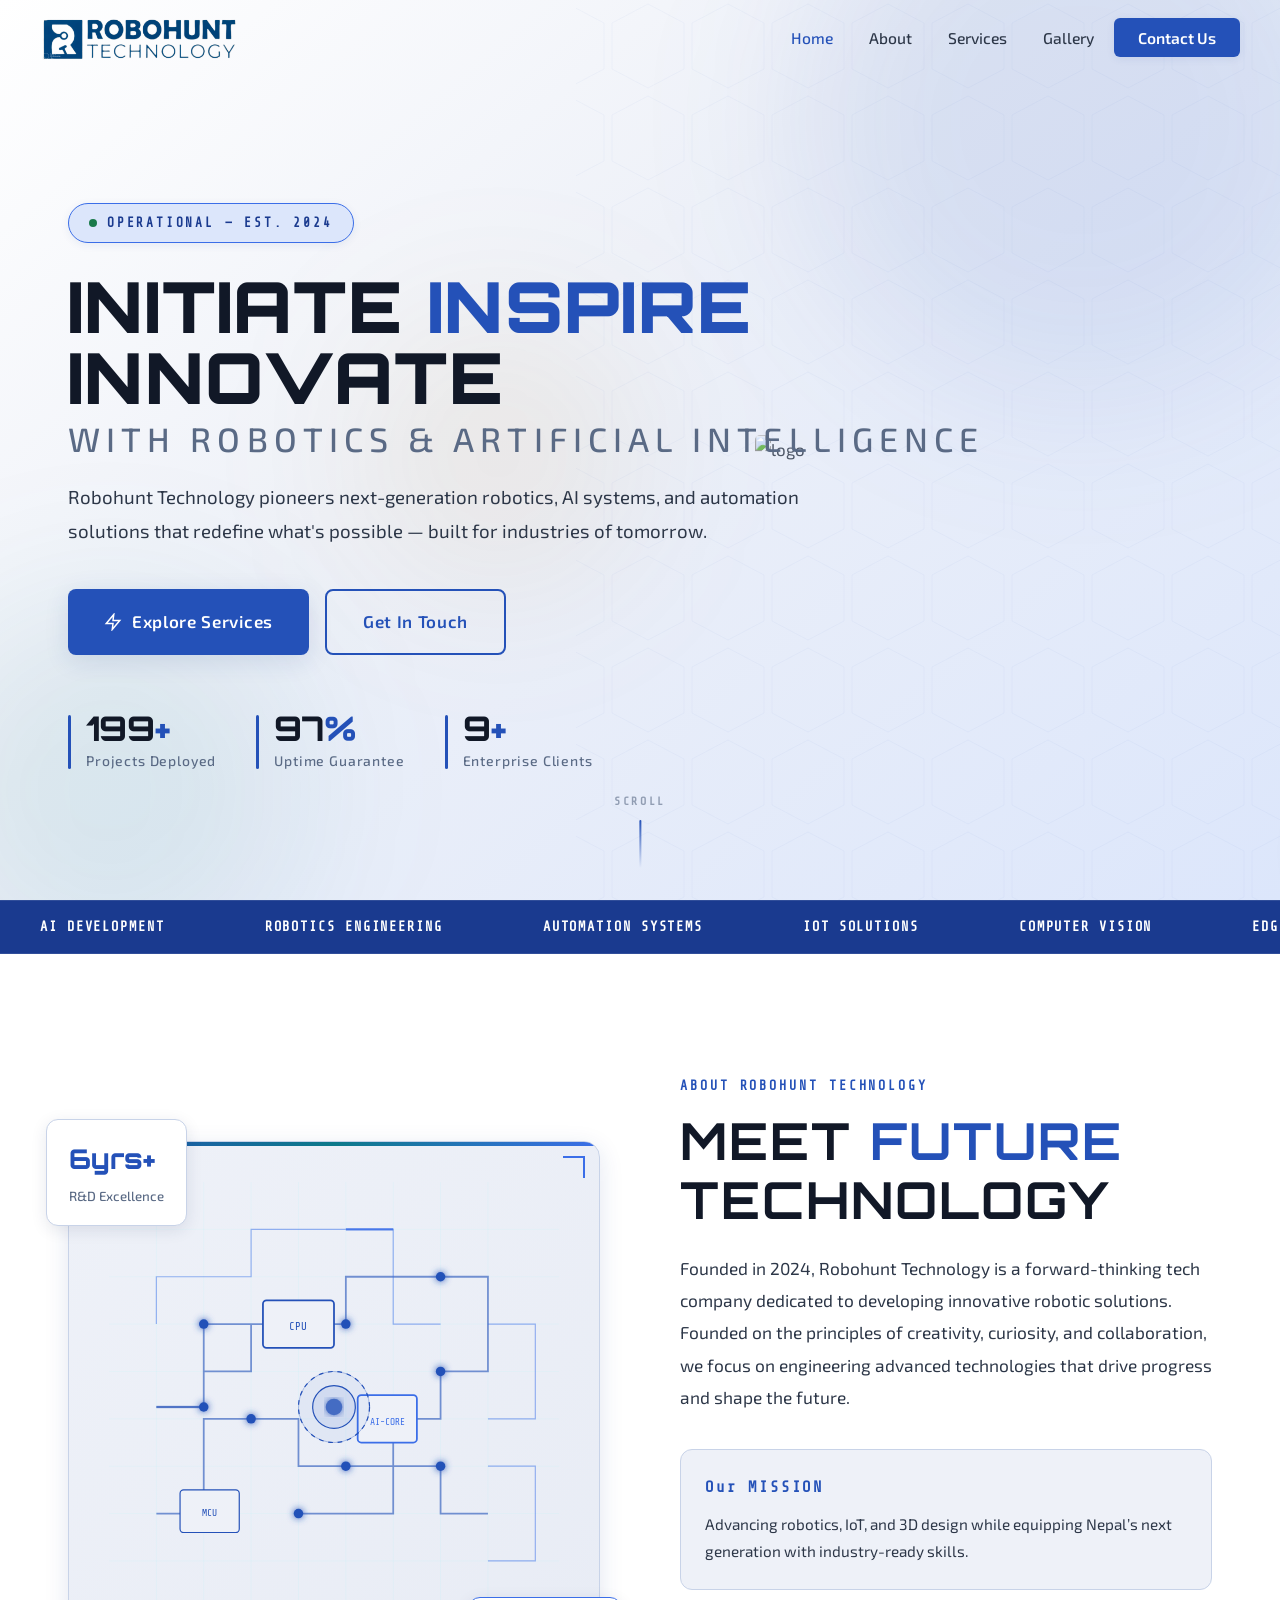
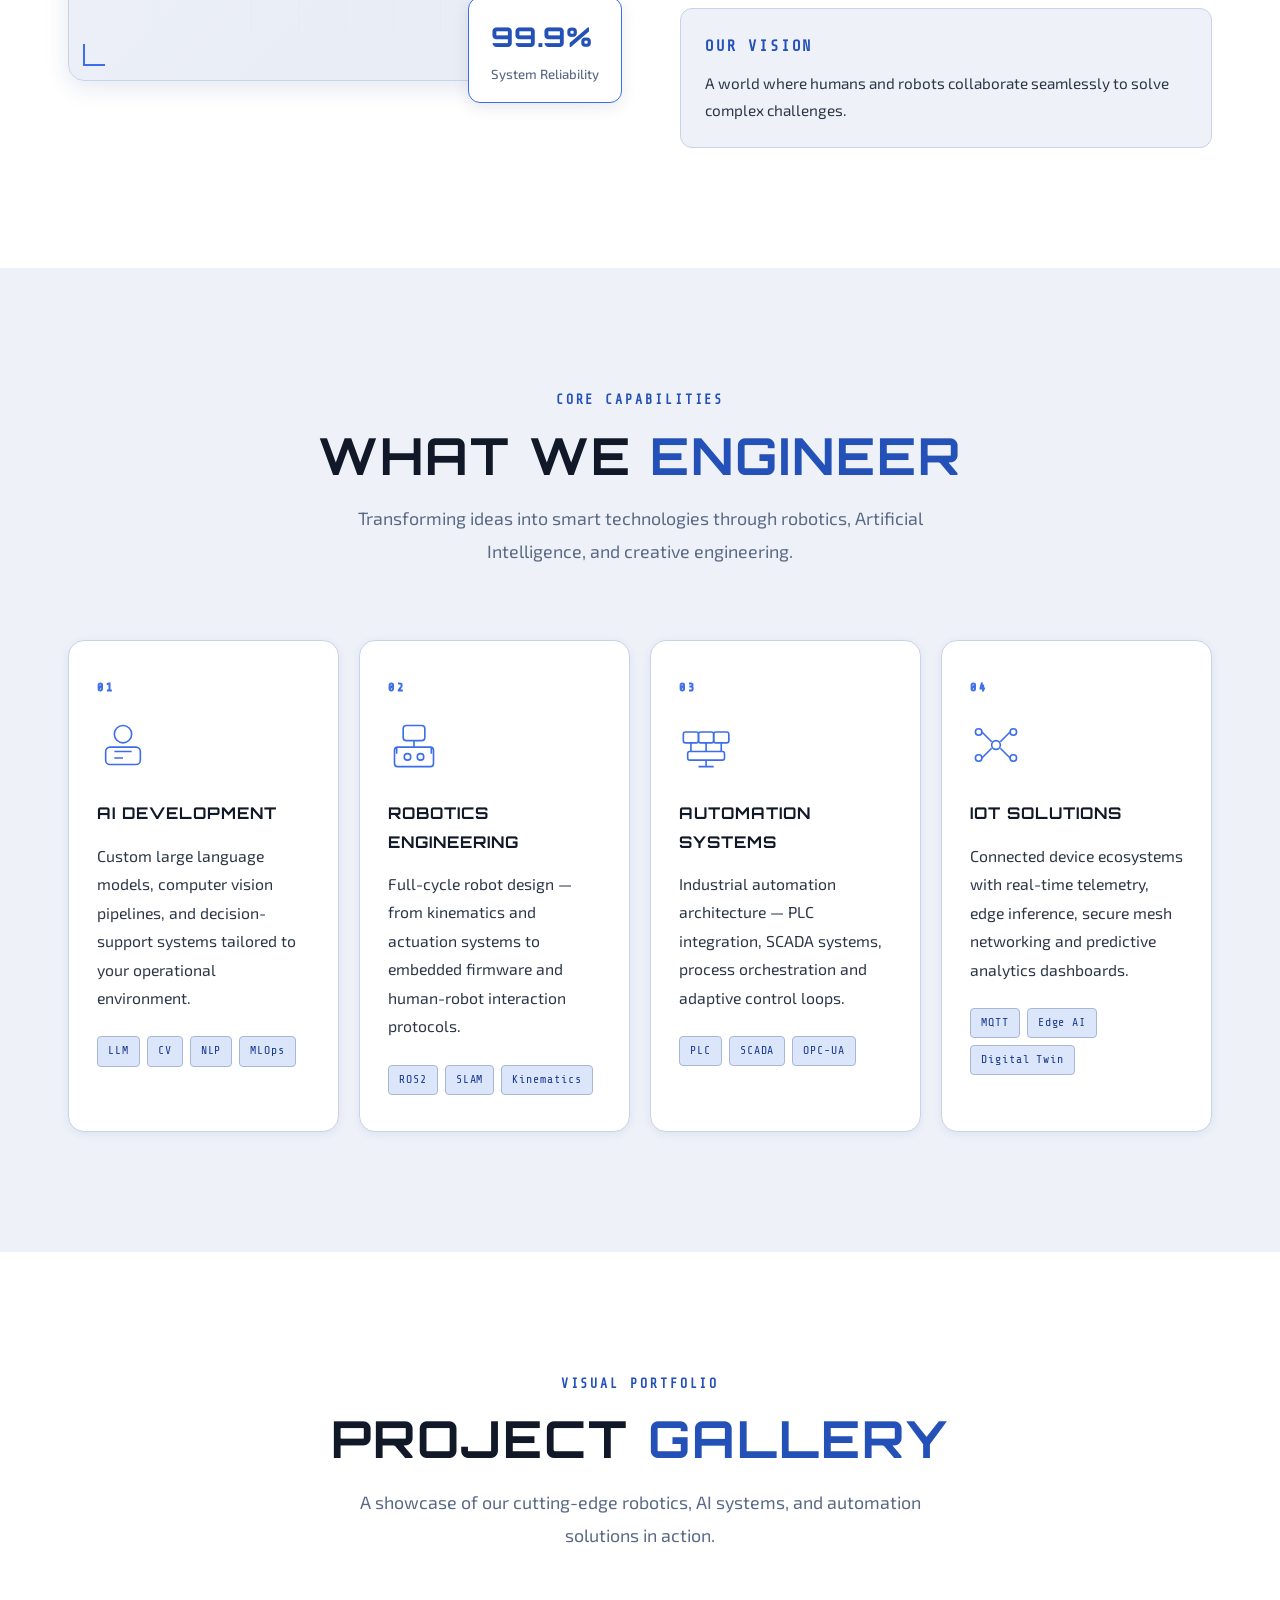
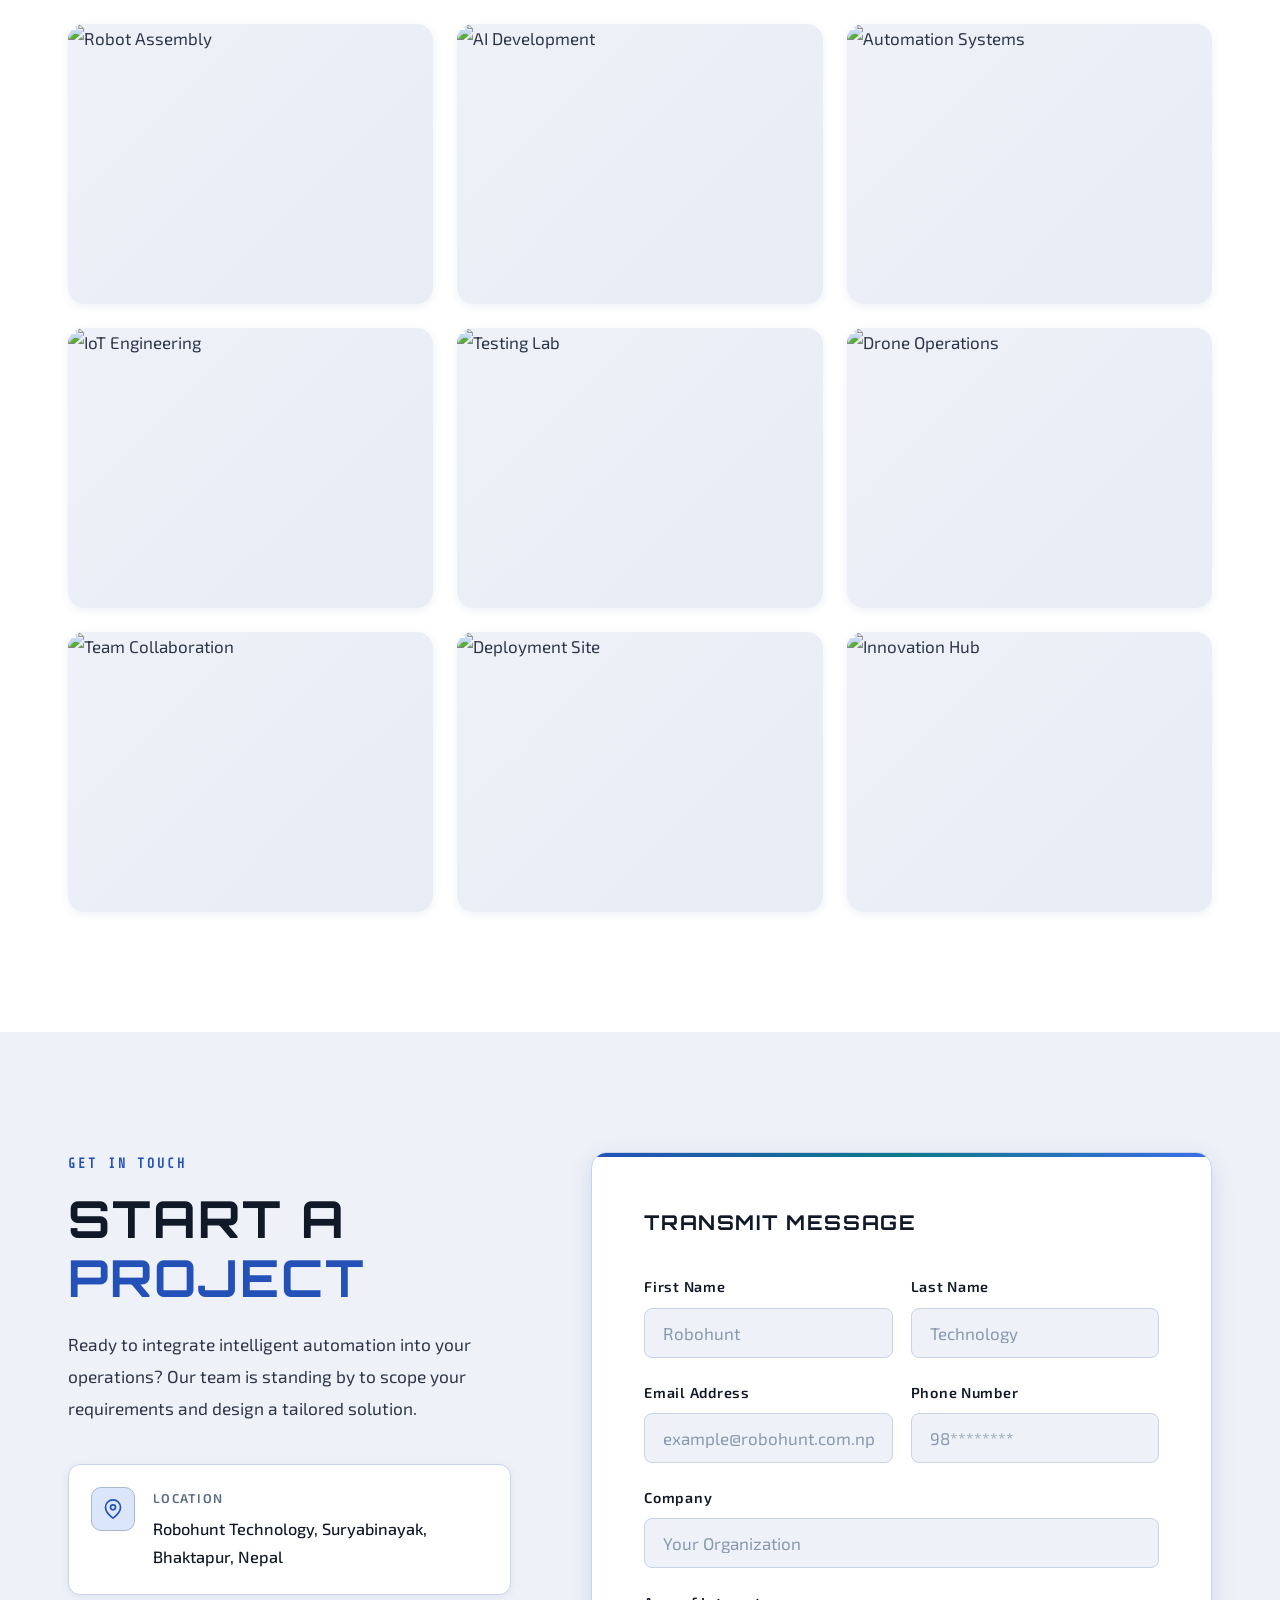
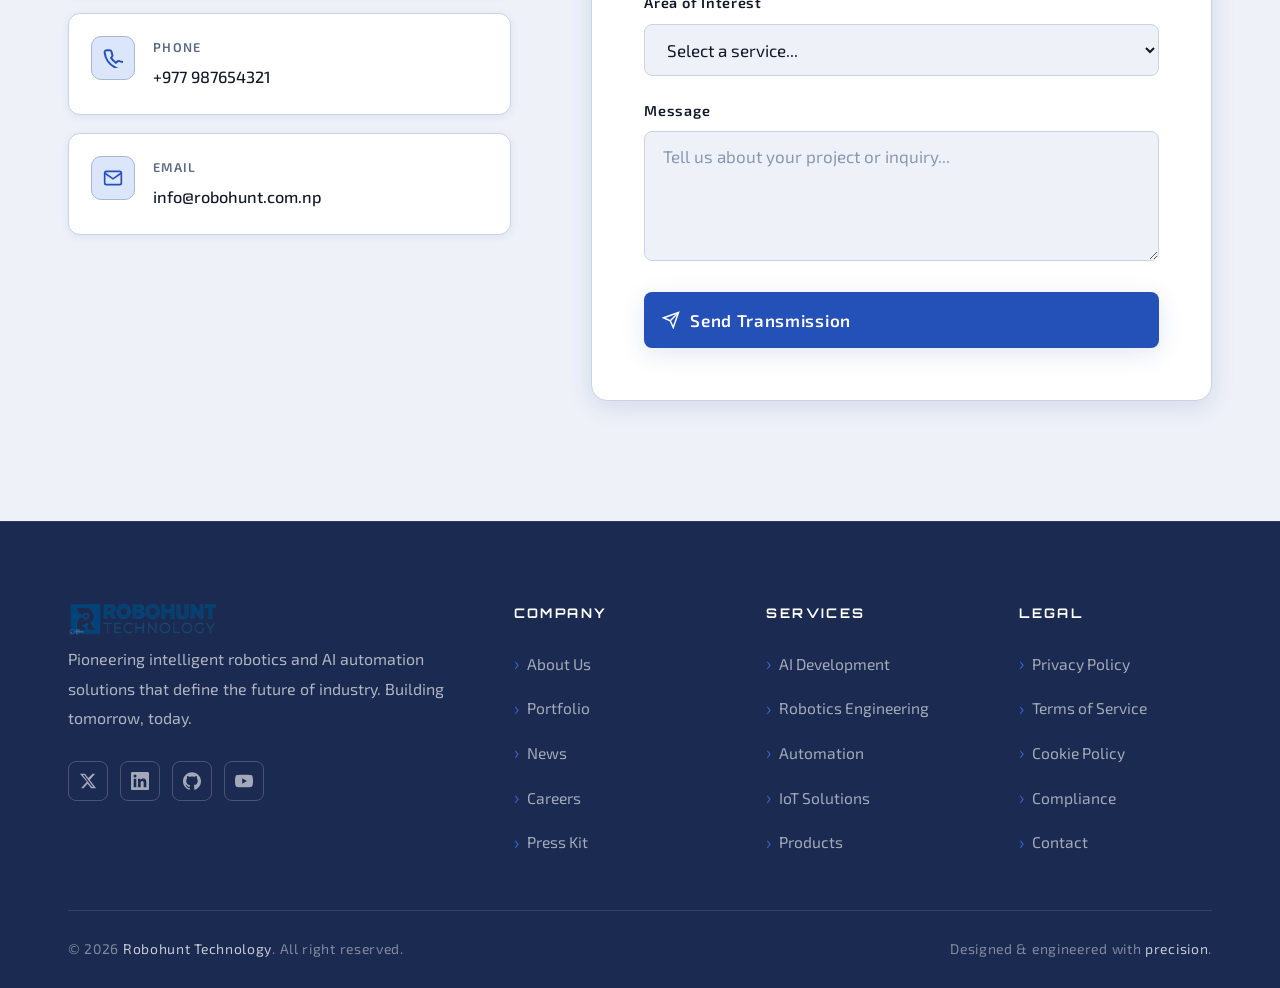
==== commit 7efe76c1: "remove heroimage" ====
--- a/files/index.html
+++ b/files/index.html
@@ -1,37 +1,56 @@
-<!DOCTYPE html>
+<!doctype html>
 <html lang="en">
-<head>
+  <head>
   <meta charset="UTF-8" />
   <meta name="viewport" content="width=device-width, initial-scale=1.0" />
-  <title>Robohunt Technology</title>
-  <link rel="preconnect" href="https://fonts.googleapis.com">
-  <link rel="preconnect" href="https://fonts.gstatic.com" crossorigin>
-  <link href="https://fonts.googleapis.com/css2?family=Orbitron:wght@400;600;700;900&family=Exo+2:wght@300;400;500;600&family=Share+Tech+Mono&display=swap" rel="stylesheet">
-  <link rel="stylesheet" href="styles.css">
+  <title>Robohunt Technology | Robotics Solution, STEM</title>
+
+  <meta name="description" content="RoboHunt Technology is an innovative tech company focused on developing advanced robotics, automation, and intelligent digital solutions to help businesses operate smarter, faster, and more efficiently.">
+  <meta name="keywords" content="Robohunt Technology, Web Development Nepal, AI and Robotic Solutions Nepal, Bhaktapur, Robotics, IoT sloution, IoT, Robohunt">
+
+  <link rel="icon" type="image/png" href="./assets/favicon.png" />
+
+  <link rel="preconnect" href="https://fonts.googleapis.com" />
+  <link rel="preconnect" href="https://fonts.gstatic.com" crossorigin />
+  <link
+    href="https://fonts.googleapis.com/css2?family=Orbitron:wght@400;600;700;900&family=Exo+2:wght@300;400;500;600&family=Share+Tech+Mono&display=swap"
+    rel="stylesheet"
+  />
+
+  <link rel="stylesheet" href="styles.css" />
 </head>
-<body>
-
-  <!-- Custom Cursor -->
-  <div class="cursor-dot" id="cursorDot"></div>
-  <div class="cursor-ring" id="cursorRing"></div>
-
-  <!-- Grid Background -->
-  <div class="grid-bg"></div>
-
-  <!-- Notification Toast -->
-  <div class="notification" id="notification">
-    <svg class="notification-icon" width="18" height="18" viewBox="0 0 24 24" fill="none" stroke="currentColor" stroke-width="2"><polyline points="20 6 9 17 4 12"/></svg>
-    <span class="notification-text">Message transmitted successfully</span>
-  </div>
-
-  <!-- ============================================================
+  <body>
+    <!-- Custom Cursor -->
+    <!-- <div class="cursor-dot" id="cursorDot"></div>
+    <div class="cursor-ring" id="cursorRing"></div> -->
+
+    <!-- Grid Background -->
+    <div class="grid-bg"></div>
+
+    <!-- Notification Toast -->
+    <div class="notification" id="notification">
+      <svg
+        class="notification-icon"
+        width="18"
+        height="18"
+        viewBox="0 0 24 24"
+        fill="none"
+        stroke="currentColor"
+        stroke-width="2"
+      >
+        <polyline points="20 6 9 17 4 12" />
+      </svg>
+      <span class="notification-text">Message transmitted successfully</span>
+    </div>
+
+    <!-- ============================================================
        NAVIGATION
   ============================================================ -->
-  <nav id="navbar">
-    <div class="nav-inner">
-      <a href="#home" class="logo">
-        <div class="logo-icon">
-          <!-- <svg viewBox="0 0 40 40" fill="none" xmlns="http://www.w3.org/2000/svg">
+    <nav id="navbar">
+      <div class="nav-inner">
+        <a href="#home" class="logo">
+          <div class="logo-icon">
+            <!-- <svg viewBox="0 0 40 40" fill="none" xmlns="http://www.w3.org/2000/svg">
             <rect x="12" y="4" width="16" height="12" rx="2" fill="none" stroke="#2451b8" stroke-width="1.5"/>
             <rect x="4" y="20" width="32" height="16" rx="2" fill="none" stroke="#2451b8" stroke-width="1.5"/>
             <circle cx="15" cy="10" r="2" fill="#2451b8"/>
@@ -43,387 +62,593 @@
             <line x1="1" y1="28" x2="4" y2="28" stroke="#2451b8" stroke-width="1.5"/>
             <line x1="36" y1="28" x2="39" y2="28" stroke="#2451b8" stroke-width="1.5"/>
           </svg> -->
-          <img src="/files/asset/logo robohunt (RT).png" height="45">
-        </div>
-        <span class="logo-text">Robo<span>hunt</span></span>
-      </a>
-      <ul class="nav-links">
-        <li><a href="#home">Home</a></li>
-        <li><a href="#about">About</a></li>
-        <li><a href="#services">Services</a></li>
-        <li><a href="#products">Products</a></li>
-        <li><a href="#projects">Projects</a></li>
-        <li><a href="#blog">News</a></li>
-        <li><a href="#contact" class="nav-cta">Contact Us</a></li>
-      </ul>
-      <button class="hamburger" id="hamburger" aria-label="Menu">
-        <span></span><span></span><span></span>
-      </button>
+            <img src="./assets/logo1.png" height="45" />
+          </div>
+        </a>
+        <ul class="nav-links">
+          <li><a href="#home">Home</a></li>
+          <li><a href="#about">About</a></li>
+          <li><a href="#services">Services</a></li>
+          <!-- <li><a href="#testimonials">Testimonials</a></li> -->
+          <!-- <li><a href="#projects">Projects</a></li> -->
+          <li><a href="#gallery">Gallery</a></li>
+          <li><a href="#contact" class="nav-cta">
+            Contact Us</a></li>
+        </ul>
+        <button class="hamburger" id="hamburger" aria-label="Menu">
+          <span></span><span></span><span></span>
+        </button>
+      </div>
+    </nav>
+
+    <!-- Mobile Nav -->
+    <div class="mobile-nav" id="mobileNav">
+      <a href="#home" class="mobile-link">Home</a>
+      <a href="#about" class="mobile-link">About</a>
+      <a href="#services" class="mobile-link">Services</a>
+      <a href="#gallery" class="mobile-link">Gallery</a>
+      <!-- <a href="#testimonials" class="mobile-link">Testimonials</a> -->
+      <!-- <a href="#blog" class="mobile-link">News</a> -->
+      <a href="#contact" class="mobile-link">Contact</a>
     </div>
-  </nav>
-
-  <!-- Mobile Nav -->
-  <div class="mobile-nav" id="mobileNav">
-    <a href="#home" class="mobile-link">Home</a>
-    <a href="#about" class="mobile-link">About</a>
-    <a href="#services" class="mobile-link">Services</a>
-    <a href="#products" class="mobile-link">Products</a>
-    <a href="#projects" class="mobile-link">Projects</a>
-    <a href="#blog" class="mobile-link">News</a>
-    <a href="#contact" class="mobile-link">Contact</a>
-  </div>
-
-  <!-- ============================================================
+
+    <!-- ============================================================
        HERO
   ============================================================ -->
-  <section id="home">
-    <div class="hero-bg">
-      <div class="hero-orb hero-orb-1"></div>
-      <div class="hero-orb hero-orb-2"></div>
-      <div class="hero-orb hero-orb-3"></div>
-      <div class="hero-hex-grid">
-        <svg viewBox="0 0 800 900" preserveAspectRatio="xMidYMid slice" xmlns="http://www.w3.org/2000/svg">
-          <defs>
-            <pattern id="hex" x="0" y="0" width="80" height="92" patternUnits="userSpaceOnUse">
-              <polygon points="40,4 76,23 76,69 40,88 4,69 4,23" fill="none" stroke="#2451b8" stroke-width="0.5"/>
-            </pattern>
-          </defs>
-          <rect width="100%" height="100%" fill="url(#hex)"/>
-        </svg>
-      </div>
-    </div>
-
-    <!-- Floating Robot Illustration -->
-    <div class="hero-robot">
-      <svg viewBox="0 0 400 500" fill="none" xmlns="http://www.w3.org/2000/svg">
-        <defs>
-          <filter id="glow"><feGaussianBlur stdDeviation="4" result="coloredBlur"/><feMerge><feMergeNode in="coloredBlur"/><feMergeNode in="SourceGraphic"/></feMerge></filter>
-          <filter id="glow2"><feGaussianBlur stdDeviation="8" result="coloredBlur"/><feMerge><feMergeNode in="coloredBlur"/><feMergeNode in="SourceGraphic"/></feMerge></filter>
-          <linearGradient id="bodyGrad" x1="0" y1="0" x2="1" y2="1"><stop offset="0%" stop-color="#0d1630"/><stop offset="100%" stop-color="#080d1a"/></linearGradient>
-        </defs>
-        <!-- Shadow -->
-        <ellipse cx="200" cy="470" rx="100" ry="20" fill="rgba(36,81,184,0.12)" filter="url(#glow2)"/>
-        <!-- Legs -->
-        <rect x="140" y="370" width="40" height="80" rx="8" fill="#dce6fb" stroke="#a8b8d4" stroke-width="1.5"/>
-        <rect x="220" y="370" width="40" height="80" rx="8" fill="#dce6fb" stroke="#a8b8d4" stroke-width="1.5"/>
-        <rect x="132" y="440" width="56" height="16" rx="6" fill="#dce6fb" stroke="#2451b8" stroke-width="1" filter="url(#glow)"/>
-        <rect x="212" y="440" width="56" height="16" rx="6" fill="#dce6fb" stroke="#2451b8" stroke-width="1" filter="url(#glow)"/>
-        <circle cx="160" cy="390" r="8" fill="#dce6fb" stroke="#2451b8" stroke-width="1"/>
-        <circle cx="240" cy="390" r="8" fill="#dce6fb" stroke="#2451b8" stroke-width="1"/>
-        <!-- Body -->
-        <rect x="100" y="200" width="200" height="180" rx="16" fill="#dce6fb" stroke="#a8b8d4" stroke-width="2"/>
-        <line x1="100" y1="240" x2="300" y2="240" stroke="#a8b8d4" stroke-width="1"/>
-        <line x1="100" y1="330" x2="300" y2="330" stroke="#a8b8d4" stroke-width="1"/>
-        <!-- Chest Panel -->
-        <rect x="125" y="255" width="150" height="70" rx="6" fill="#eef1f8" stroke="#2451b8" stroke-width="1" filter="url(#glow)"/>
-        <rect x="135" y="265" width="80" height="5" rx="2" fill="#2451b8" opacity="0.8"/>
-        <rect x="135" y="275" width="110" height="5" rx="2" fill="#3b6ee8" opacity="0.7"/>
-        <rect x="135" y="285" width="55" height="5" rx="2" fill="#2451b8" opacity="0.5"/>
-        <rect x="135" y="295" width="90" height="5" rx="2" fill="#3b6ee8" opacity="0.6"/>
-        <rect x="135" y="305" width="70" height="5" rx="2" fill="#2451b8" opacity="0.4"/>
-        <!-- Core Reactor -->
-        <circle cx="250" cy="280" r="22" fill="#eef1f8" stroke="#2451b8" stroke-width="1.5" filter="url(#glow)"/>
-        <circle cx="250" cy="280" r="14" fill="rgba(36,81,184,0.1)" stroke="#2451b8" stroke-width="1"/>
-        <circle cx="250" cy="280" r="6" fill="#2451b8" filter="url(#glow2)"/>
-        <!-- Arms -->
-        <rect x="52" y="210" width="52" height="130" rx="10" fill="#dce6fb" stroke="#a8b8d4" stroke-width="1.5"/>
-        <rect x="296" y="210" width="52" height="130" rx="10" fill="#dce6fb" stroke="#a8b8d4" stroke-width="1.5"/>
-        <rect x="44" y="340" width="60" height="30" rx="8" fill="#dce6fb" stroke="#2451b8" stroke-width="1" filter="url(#glow)"/>
-        <rect x="296" y="340" width="60" height="30" rx="8" fill="#dce6fb" stroke="#2451b8" stroke-width="1" filter="url(#glow)"/>
-        <circle cx="78" cy="220" r="10" fill="#dce6fb" stroke="#2451b8" stroke-width="1"/>
-        <circle cx="322" cy="220" r="10" fill="#dce6fb" stroke="#2451b8" stroke-width="1"/>
-        <circle cx="108" cy="215" r="5" fill="#1a7a4a" filter="url(#glow)"/>
-        <circle cx="292" cy="215" r="5" fill="#c07a00" filter="url(#glow)"/>
-        <!-- Neck -->
-        <rect x="178" y="168" width="44" height="36" rx="4" fill="#dce6fb" stroke="#a8b8d4" stroke-width="1.5"/>
-        <line x1="185" y1="178" x2="185" y2="194" stroke="#2451b8" stroke-width="1" opacity="0.5"/>
-        <line x1="195" y1="178" x2="195" y2="194" stroke="#2451b8" stroke-width="1" opacity="0.5"/>
-        <line x1="205" y1="178" x2="205" y2="194" stroke="#2451b8" stroke-width="1" opacity="0.5"/>
-        <line x1="215" y1="178" x2="215" y2="194" stroke="#2451b8" stroke-width="1" opacity="0.5"/>
-        <!-- Head -->
-        <rect x="120" y="60" width="160" height="112" rx="20" fill="#dce6fb" stroke="#a8b8d4" stroke-width="2"/>
-        <rect x="160" y="50" width="80" height="14" rx="4" fill="#dce6fb" stroke="#a8b8d4" stroke-width="1.5"/>
-        <rect x="185" y="42" width="30" height="12" rx="3" fill="#dce6fb" stroke="#a8b8d4" stroke-width="1.5"/>
-        <!-- Antenna -->
-        <line x1="200" y1="30" x2="200" y2="42" stroke="#2451b8" stroke-width="2"/>
-        <circle cx="200" cy="26" r="5" fill="#2451b8" filter="url(#glow2)"/>
-        <!-- Eyes -->
-        <rect x="140" y="88" width="44" height="28" rx="6" fill="#eef1f8" stroke="#2451b8" stroke-width="1.5" filter="url(#glow)"/>
-        <rect x="216" y="88" width="44" height="28" rx="6" fill="#eef1f8" stroke="#2451b8" stroke-width="1.5" filter="url(#glow)"/>
-        <rect x="145" y="93" width="34" height="18" rx="4" fill="rgba(36,81,184,0.12)"/>
-        <rect x="221" y="93" width="34" height="18" rx="4" fill="rgba(36,81,184,0.12)"/>
-        <rect x="155" y="97" width="14" height="10" rx="2" fill="#2451b8" filter="url(#glow)"/>
-        <rect x="231" y="97" width="14" height="10" rx="2" fill="#2451b8" filter="url(#glow)"/>
-        <!-- Mouth -->
-        <rect x="152" y="130" width="96" height="24" rx="4" fill="#eef1f8" stroke="#a8b8d4" stroke-width="1"/>
-        <line x1="162" y1="142" x2="238" y2="142" stroke="#2451b8" stroke-width="1.5" stroke-dasharray="4 3" opacity="0.7"/>
-        <!-- Side Ears -->
-        <circle cx="128" cy="102" r="8" fill="#dce6fb" stroke="#2451b8" stroke-width="1"/>
-        <circle cx="272" cy="102" r="8" fill="#dce6fb" stroke="#2451b8" stroke-width="1"/>
-      </svg>
-    </div>
-
-    <div class="container">
-      <div class="hero-content">
-        <div class="hero-badge reveal">
-          <span class="hero-badge-dot"></span>
-          <span class="label">Operational — Est. 2024</span>
-        </div>
-        <h1 class="hero-title reveal reveal-delay-1">
-          MEET the<br>
-          <span class="line2">Future <br /> Technology</span>
-          <span class="line3">with Robotics &amp; Artificial Intelligence</span>
-        </h1>
-        <p class="hero-desc reveal reveal-delay-2">
-          Robohunt Technology pioneers next-generation robotics, AI systems, and automation solutions that redefine what's possible — built for industries of tomorrow.
-        </p>
-        <div class="hero-actions reveal reveal-delay-3">
-          <a href="#products" class="btn btn-primary">
-            <svg viewBox="0 0 24 24" fill="none" stroke="currentColor" stroke-width="2"><path d="M13 2L3 14h9l-1 8 10-12h-9l1-8z"/></svg>
-            Explore Solutions
-          </a>
-          <a href="#contact" class="btn btn-outline">Get In Touch</a>
-        </div>
-        <div class="hero-stats reveal reveal-delay-4">
-          <div class="stat">
-            <div class="stat-num">200<span>+</span></div>
-            <div class="stat-label">Robots Deployed</div>
-          </div>
-          <div class="stat">
-            <div class="stat-num">98<span>%</span></div>
-            <div class="stat-label">Uptime Guarantee</div>
-          </div>
-          <div class="stat">
-            <div class="stat-num">47<span>+</span></div>
-            <div class="stat-label">Enterprise Clients</div>
-          </div>
-        </div>
-      </div>
-    </div>
-
-    <div class="scroll-indicator">
-      <span class="label">Scroll</span>
-      <div class="scroll-line"></div>
-    </div>
-  </section>
-
-  <!-- ============================================================
+    <section id="home">
+      <div class="hero-bg">
+        <div class="hero-orb hero-orb-1"></div>
+        <div class="hero-orb hero-orb-2"></div>
+        <div class="hero-orb hero-orb-3"></div>
+        <div class="hero-hex-grid">
+          <svg
+            viewBox="0 0 800 900"
+            preserveAspectRatio="xMidYMid slice"
+            xmlns="http://www.w3.org/2000/svg"
+          >
+            <defs>
+              <pattern
+                id="hex"
+                x="0"
+                y="0"
+                width="80"
+                height="92"
+                patternUnits="userSpaceOnUse"
+              >
+                <polygon
+                  points="40,4 76,23 76,69 40,88 4,69 4,23"
+                  fill="none"
+                  stroke="#2451b8"
+                  stroke-width="0.5"
+                />
+              </pattern>
+            </defs>
+            <rect width="100%" height="100%" fill="url(#hex)" />
+          </svg>
+        </div>
+      </div>
+
+      <!-- Floating Robot Illustration -->
+       <div class="hero-robot">
+       <img src="*" alt="logo" height="640" />
+        </div>
+
+
+      <div class="container">
+        <div class="hero-content">
+          <div class="hero-badge reveal">
+            <span class="hero-badge-dot"></span>
+            <span class="label">Operational — Est. 2024</span>
+          </div>
+          <h1 class="hero-title reveal reveal-delay-1">
+            Initiate
+            <span class="line2">Inspire</span>
+              
+              </span>
+            <br />
+            Innovate
+            <span class="line3">with Robotics & Artificial Intelligence</span>
+          </h1>
+          <p class="hero-desc reveal reveal-delay-2">
+            Robohunt Technology pioneers next-generation robotics, AI systems,
+            and automation solutions that redefine what's possible — built for
+            industries of tomorrow.
+          </p>
+          <div class="hero-actions reveal reveal-delay-3">
+            <a href="#products" class="btn btn-primary">
+              <svg
+                viewBox="0 0 24 24"
+                fill="none"
+                stroke="currentColor"
+                stroke-width="2"
+              >
+                <path d="M13 2L3 14h9l-1 8 10-12h-9l1-8z" />
+              </svg>
+              Explore Services
+            </a>
+            <a href="#contact" class="btn btn-outline">Get In Touch</a>
+          </div>
+          <div class="hero-stats reveal reveal-delay-4">
+            <div class="stat">
+              <div class="stat-num">200<span>+</span></div>
+              <div class="stat-label">Projects Deployed</div>
+            </div>
+            <div class="stat">
+              <div class="stat-num">98<span>%</span></div>
+              <div class="stat-label">Uptime Guarantee</div>
+            </div>
+            <div class="stat">
+              <div class="stat-num">10<span>+</span></div>
+              <div class="stat-label">Enterprise Clients</div>
+            </div>
+          </div>
+        </div>
+      </div>
+
+      <div class="scroll-indicator">
+        <span class="label">Scroll</span>
+        <div class="scroll-line"></div>
+      </div>
+    </section>
+
+    <!-- ============================================================
        TICKER
   ============================================================ -->
-  <div class="ticker">
-    <div class="ticker-track">
-      <div class="ticker-item"><span>AI Development</span><span class="ticker-sep"> // </span></div>
-      <div class="ticker-item"><span>Robotics Engineering</span><span class="ticker-sep"> // </span></div>
-      <div class="ticker-item"><span>Automation Systems</span><span class="ticker-sep"> // </span></div>
-      <div class="ticker-item"><span>IoT Solutions</span><span class="ticker-sep"> // </span></div>
-      <div class="ticker-item"><span>Computer Vision</span><span class="ticker-sep"> // </span></div>
-      <div class="ticker-item"><span>Edge Computing</span><span class="ticker-sep"> // </span></div>
-      <div class="ticker-item"><span>Machine Learning</span><span class="ticker-sep"> // </span></div>
-      <div class="ticker-item"><span>Digital Twins</span><span class="ticker-sep"> // </span></div>
-      <!-- Duplicate for seamless loop -->
-      <div class="ticker-item"><span>AI Development</span><span class="ticker-sep"> // </span></div>
-      <div class="ticker-item"><span>Robotics Engineering</span><span class="ticker-sep"> // </span></div>
-      <div class="ticker-item"><span>Automation Systems</span><span class="ticker-sep"> // </span></div>
-      <div class="ticker-item"><span>IoT Solutions</span><span class="ticker-sep"> // </span></div>
-      <div class="ticker-item"><span>Computer Vision</span><span class="ticker-sep"> // </span></div>
-      <div class="ticker-item"><span>Edge Computing</span><span class="ticker-sep"> // </span></div>
-      <div class="ticker-item"><span>Machine Learning</span><span class="ticker-sep"> // </span></div>
-      <div class="ticker-item"><span>Digital Twins</span><span class="ticker-sep"> // </span></div>
+    <div class="ticker">
+      <div class="ticker-track">
+        <div class="ticker-item">
+          <span>AI Development</span><span class="ticker-sep"> </span>
+        </div>
+        <div class="ticker-item">
+          <span>Robotics Engineering</span><span class="ticker-sep"></span>
+        </div>
+        <div class="ticker-item">
+          <span>Automation Systems</span><span class="ticker-sep"></span>
+        </div>
+        <div class="ticker-item">
+          <span>IoT Solutions</span><span class="ticker-sep"></span>
+        </div>
+        <div class="ticker-item">
+          <span>Computer Vision</span><span class="ticker-sep"></span>
+        </div>
+        <div class="ticker-item">
+          <span>Edge Computing</span><span class="ticker-sep"> </span>
+        </div>
+        <div class="ticker-item">
+          <span>Machine Learning</span><span class="ticker-sep"> </span>
+        </div>
+        <!-- Duplicate for seamless loop -->
+        <div class="ticker-item">
+          <span>AI Development</span><span class="ticker-sep"> </span>
+        </div>
+        <div class="ticker-item">
+          <span>Robotics Engineering</span><span class="ticker-sep"> </span>
+        </div>
+        <div class="ticker-item">
+          <span>Automation Systems</span><span class="ticker-sep"> </span>
+        </div>
+        <div class="ticker-item">
+          <span>IoT Solutions</span><span class="ticker-sep"> </span>
+        </div>
+        <div class="ticker-item">
+          <span>Computer Vision</span><span class="ticker-sep"> </span>
+        </div>
+        <div class="ticker-item">
+          <span>Edge Computing</span><span class="ticker-sep"> </span>
+        </div>
+        <div class="ticker-item">
+          <span>Machine Learning</span><span class="ticker-sep"> </span>
+        </div>
+      </div>
     </div>
-  </div>
-
-  <!-- ============================================================
+
+    <!-- ============================================================
        ABOUT
   ============================================================ -->
-  <section id="about">
-    <div class="container">
-      <div class="about-grid">
-        <div class="about-visual reveal">
-          <div class="about-card-main">
-            <div class="about-corner tl"></div>
-            <div class="about-corner tr"></div>
-            <div class="about-corner bl"></div>
-            <div class="about-corner br"></div>
-            <svg class="circuit-display" viewBox="0 0 380 380" xmlns="http://www.w3.org/2000/svg">
-              <defs>
-                <filter id="c-glow"><feGaussianBlur stdDeviation="3" result="coloredBlur"/><feMerge><feMergeNode in="coloredBlur"/><feMergeNode in="SourceGraphic"/></feMerge></filter>
-              </defs>
-              <!-- Grid lines -->
-              <g stroke="rgba(0,245,255,0.07)" stroke-width="0.5">
-                <line x1="0" y1="40" x2="380" y2="40"/><line x1="0" y1="80" x2="380" y2="80"/>
-                <line x1="0" y1="120" x2="380" y2="120"/><line x1="0" y1="160" x2="380" y2="160"/>
-                <line x1="0" y1="200" x2="380" y2="200"/><line x1="0" y1="240" x2="380" y2="240"/>
-                <line x1="0" y1="280" x2="380" y2="280"/><line x1="0" y1="320" x2="380" y2="320"/>
-                <line x1="40" y1="0" x2="40" y2="380"/><line x1="80" y1="0" x2="80" y2="380"/>
-                <line x1="120" y1="0" x2="120" y2="380"/><line x1="160" y1="0" x2="160" y2="380"/>
-                <line x1="200" y1="0" x2="200" y2="380"/><line x1="240" y1="0" x2="240" y2="380"/>
-                <line x1="280" y1="0" x2="280" y2="380"/><line x1="320" y1="0" x2="320" y2="380"/>
-              </g>
-              <!-- Circuit paths -->
-              <g stroke="#2451b8" stroke-width="1.5" fill="none" opacity="0.6">
-                <polyline points="40,190 80,190 80,120 160,120"/>
-                <polyline points="160,120 200,120 200,80 280,80"/>
-                <polyline points="280,80 320,80 320,160 280,160"/>
-                <polyline points="280,160 280,200 240,200"/>
-                <polyline points="240,200 240,280 160,280"/>
-                <polyline points="40,280 80,280 80,200 120,200"/>
-                <polyline points="120,200 160,200 160,240 200,240"/>
-                <polyline points="200,240 280,240 280,280 320,280"/>
-                <polyline points="120,120 120,160 80,160"/>
-              </g>
-              <g stroke="#3b6ee8" stroke-width="1" fill="none" opacity="0.5">
-                <polyline points="40,120 40,80 120,80 120,40 200,40"/>
-                <polyline points="200,40 240,40 240,120 280,120"/>
-                <polyline points="320,120 360,120 360,200 320,200"/>
-                <polyline points="320,320 360,320 360,240 320,240"/>
-              </g>
-              <!-- Nodes -->
-              <g fill="#2451b8" filter="url(#c-glow)">
-                <circle cx="80" cy="190" r="4"/><circle cx="80" cy="120" r="4"/>
-                <circle cx="200" cy="120" r="4"/><circle cx="280" cy="80" r="4"/>
-                <circle cx="280" cy="160" r="4"/><circle cx="240" cy="200" r="4"/>
-                <circle cx="160" cy="280" r="4"/><circle cx="80" cy="280" r="4"/>
-                <circle cx="120" cy="200" r="4"/><circle cx="200" cy="240" r="4"/>
-                <circle cx="280" cy="240" r="4"/>
-              </g>
-              <!-- IC Chips -->
-              <rect x="130" y="100" width="60" height="40" rx="3" fill="#eef1f8" stroke="#2451b8" stroke-width="1.5"/>
-              <text x="160" y="125" fill="#2451b8" font-family="'Share Tech Mono'" font-size="9" text-anchor="middle">CPU</text>
-              <rect x="210" y="180" width="50" height="40" rx="3" fill="#eef1f8" stroke="#3b6ee8" stroke-width="1.5"/>
-              <text x="235" y="205" fill="#3b6ee8" font-family="'Share Tech Mono'" font-size="8" text-anchor="middle">AI-CORE</text>
-              <rect x="60" y="260" width="50" height="36" rx="3" fill="#eef1f8" stroke="#2451b8" stroke-width="1"/>
-              <text x="85" y="282" fill="#2451b8" font-family="'Share Tech Mono'" font-size="8" text-anchor="middle">MCU</text>
-              <!-- Animated data flows -->
-              <line x1="40" y1="190" x2="80" y2="190" stroke="#2451b8" stroke-width="2" opacity="0.3">
-                <animate attributeName="opacity" values="0.3;1;0.3" dur="2s" repeatCount="indefinite"/>
-              </line>
-              <line x1="200" y1="40" x2="240" y2="40" stroke="#3b6ee8" stroke-width="2" opacity="0.3">
-                <animate attributeName="opacity" values="0.3;1;0.3" dur="3s" begin="1s" repeatCount="indefinite"/>
-              </line>
-              <!-- Brain center -->
-              <circle cx="190" cy="190" r="30" fill="rgba(36,81,184,0.05)" stroke="#2451b8" stroke-width="1" stroke-dasharray="4 4"/>
-              <circle cx="190" cy="190" r="18" fill="rgba(36,81,184,0.08)" stroke="#2451b8" stroke-width="1"/>
-              <circle cx="190" cy="190" r="7" fill="#2451b8" opacity="0.8" filter="url(#c-glow)"/>
-              <circle cx="190" cy="190" r="30" fill="none" stroke="#2451b8" stroke-width="0.5" opacity="0.5">
-                <animateTransform attributeName="transform" type="rotate" from="0 190 190" to="360 190 190" dur="12s" repeatCount="indefinite"/>
-              </circle>
-            </svg>
-          </div>
-          <div class="floating-stat-card card-1">
-            <div class="num">99.9%</div>
-            <div class="lbl">System Reliability</div>
-          </div>
-          <div class="floating-stat-card card-2">
-            <div class="num">6yrs+</div>
-            <div class="lbl">R&amp;D Excellence</div>
-          </div>
-        </div>
-
-        <div class="about-text">
-          <span class="label reveal"> About Robohunt Technology</span>
-          <h2 class="section-title reveal reveal-delay-1">Initiate <span>Inspire</span> Innovate</h2>
-          <p class="reveal reveal-delay-2">
-            Founded in 2024,  Robohunt Technology is a forward-thinking tech company dedicated to developing innovative robotic solutions. Founded on the principles of creativity, curiosity, and collaboration, we focus on engineering advanced technologies that drive progress and shape the future.
-          </p>
-          <p class="reveal reveal-delay-3">
+    <section id="about">
+      <div class="container">
+        <div class="about-grid">
+          <div class="about-visual reveal">
+            <div class="about-card-main">
+              <div class="about-corner tl"></div>
+              <div class="about-corner tr"></div>
+              <div class="about-corner bl"></div>
+              <div class="about-corner br"></div>
+              <svg
+                class="circuit-display"
+                viewBox="0 0 380 380"
+                xmlns="http://www.w3.org/2000/svg"
+              >
+                <defs>
+                  <filter id="c-glow">
+                    <feGaussianBlur stdDeviation="3" result="coloredBlur" />
+                    <feMerge>
+                      <feMergeNode in="coloredBlur" />
+                      <feMergeNode in="SourceGraphic" />
+                    </feMerge>
+                  </filter>
+                </defs>
+                <!-- Grid lines -->
+                <g stroke="rgba(0,245,255,0.07)" stroke-width="0.5">
+                  <line x1="0" y1="40" x2="380" y2="40" />
+                  <line x1="0" y1="80" x2="380" y2="80" />
+                  <line x1="0" y1="120" x2="380" y2="120" />
+                  <line x1="0" y1="160" x2="380" y2="160" />
+                  <line x1="0" y1="200" x2="380" y2="200" />
+                  <line x1="0" y1="240" x2="380" y2="240" />
+                  <line x1="0" y1="280" x2="380" y2="280" />
+                  <line x1="0" y1="320" x2="380" y2="320" />
+                  <line x1="40" y1="0" x2="40" y2="380" />
+                  <line x1="80" y1="0" x2="80" y2="380" />
+                  <line x1="120" y1="0" x2="120" y2="380" />
+                  <line x1="160" y1="0" x2="160" y2="380" />
+                  <line x1="200" y1="0" x2="200" y2="380" />
+                  <line x1="240" y1="0" x2="240" y2="380" />
+                  <line x1="280" y1="0" x2="280" y2="380" />
+                  <line x1="320" y1="0" x2="320" y2="380" />
+                </g>
+                <!-- Circuit paths -->
+                <g
+                  stroke="#2451b8"
+                  stroke-width="1.5"
+                  fill="none"
+                  opacity="0.6"
+                >
+                  <polyline points="40,190 80,190 80,120 160,120" />
+                  <polyline points="160,120 200,120 200,80 280,80" />
+                  <polyline points="280,80 320,80 320,160 280,160" />
+                  <polyline points="280,160 280,200 240,200" />
+                  <polyline points="240,200 240,280 160,280" />
+                  <polyline points="40,280 80,280 80,200 120,200" />
+                  <polyline points="120,200 160,200 160,240 200,240" />
+                  <polyline points="200,240 280,240 280,280 320,280" />
+                  <polyline points="120,120 120,160 80,160" />
+                </g>
+                <g stroke="#3b6ee8" stroke-width="1" fill="none" opacity="0.5">
+                  <polyline points="40,120 40,80 120,80 120,40 200,40" />
+                  <polyline points="200,40 240,40 240,120 280,120" />
+                  <polyline points="320,120 360,120 360,200 320,200" />
+                  <polyline points="320,320 360,320 360,240 320,240" />
+                </g>
+                <!-- Nodes -->
+                <g fill="#2451b8" filter="url(#c-glow)">
+                  <circle cx="80" cy="190" r="4" />
+                  <circle cx="80" cy="120" r="4" />
+                  <circle cx="200" cy="120" r="4" />
+                  <circle cx="280" cy="80" r="4" />
+                  <circle cx="280" cy="160" r="4" />
+                  <circle cx="240" cy="200" r="4" />
+                  <circle cx="160" cy="280" r="4" />
+                  <circle cx="80" cy="280" r="4" />
+                  <circle cx="120" cy="200" r="4" />
+                  <circle cx="200" cy="240" r="4" />
+                  <circle cx="280" cy="240" r="4" />
+                </g>
+                <!-- IC Chips -->
+                <rect
+                  x="130"
+                  y="100"
+                  width="60"
+                  height="40"
+                  rx="3"
+                  fill="#eef1f8"
+                  stroke="#2451b8"
+                  stroke-width="1.5"
+                />
+                <text
+                  x="160"
+                  y="125"
+                  fill="#2451b8"
+                  font-family="'Share Tech Mono'"
+                  font-size="9"
+                  text-anchor="middle"
+                >
+                  CPU
+                </text>
+                <rect
+                  x="210"
+                  y="180"
+                  width="50"
+                  height="40"
+                  rx="3"
+                  fill="#eef1f8"
+                  stroke="#3b6ee8"
+                  stroke-width="1.5"
+                />
+                <text
+                  x="235"
+                  y="205"
+                  fill="#3b6ee8"
+                  font-family="'Share Tech Mono'"
+                  font-size="8"
+                  text-anchor="middle"
+                >
+                  AI-CORE
+                </text>
+                <rect
+                  x="60"
+                  y="260"
+                  width="50"
+                  height="36"
+                  rx="3"
+                  fill="#eef1f8"
+                  stroke="#2451b8"
+                  stroke-width="1"
+                />
+                <text
+                  x="85"
+                  y="282"
+                  fill="#2451b8"
+                  font-family="'Share Tech Mono'"
+                  font-size="8"
+                  text-anchor="middle"
+                >
+                  MCU
+                </text>
+                <!-- Animated data flows -->
+                <line
+                  x1="40"
+                  y1="190"
+                  x2="80"
+                  y2="190"
+                  stroke="#2451b8"
+                  stroke-width="2"
+                  opacity="0.3"
+                >
+                  <animate
+                    attributeName="opacity"
+                    values="0.3;1;0.3"
+                    dur="2s"
+                    repeatCount="indefinite"
+                  />
+                </line>
+                <line
+                  x1="200"
+                  y1="40"
+                  x2="240"
+                  y2="40"
+                  stroke="#3b6ee8"
+                  stroke-width="2"
+                  opacity="0.3"
+                >
+                  <animate
+                    attributeName="opacity"
+                    values="0.3;1;0.3"
+                    dur="3s"
+                    begin="1s"
+                    repeatCount="indefinite"
+                  />
+                </line>
+                <!-- Brain center -->
+                <circle
+                  cx="190"
+                  cy="190"
+                  r="30"
+                  fill="rgba(36,81,184,0.05)"
+                  stroke="#2451b8"
+                  stroke-width="1"
+                  stroke-dasharray="4 4"
+                />
+                <circle
+                  cx="190"
+                  cy="190"
+                  r="18"
+                  fill="rgba(36,81,184,0.08)"
+                  stroke="#2451b8"
+                  stroke-width="1"
+                />
+                <circle
+                  cx="190"
+                  cy="190"
+                  r="7"
+                  fill="#2451b8"
+                  opacity="0.8"
+                  filter="url(#c-glow)"
+                />
+                <circle
+                  cx="190"
+                  cy="190"
+                  r="30"
+                  fill="none"
+                  stroke="#2451b8"
+                  stroke-width="0.5"
+                  opacity="0.5"
+                >
+                  <animateTransform
+                    attributeName="transform"
+                    type="rotate"
+                    from="0 190 190"
+                    to="360 190 190"
+                    dur="12s"
+                    repeatCount="indefinite"
+                  />
+                </circle>
+              </svg>
+            </div>
+            <div class="floating-stat-card card-1">
+              <div class="num">99.9%</div>
+              <div class="lbl">System Reliability</div>
+            </div>
+            <div class="floating-stat-card card-2">
+              <div class="num">6yrs+</div>
+              <div class="lbl">R&amp;D Excellence</div>
+            </div>
+          </div>
+
+          <div class="about-text">
+            <span class="label reveal"> About Robohunt Technology</span>
+            <h2 class="section-title reveal reveal-delay-1">
+              Meet <span>Future</span> Technology
+            </h2>
+            <p class="reveal reveal-delay-2">
+              Founded in 2024, Robohunt Technology is a forward-thinking tech
+              company dedicated to developing innovative robotic solutions.
+              Founded on the principles of creativity, curiosity, and
+              collaboration, we focus on engineering advanced technologies that
+              drive progress and shape the future.
+            </p>
+            <!-- <p class="reveal reveal-delay-3">
             Our team is passionate about turning ideas into reality, delivering precise, purpose-driven innovations that empower minds and expand possibilities in the world of robotics. At Robohunt Technology, we’re committed to redefining technology through imagination, expertise, and relentless pursuit of excellence.
-          </p>
-          <div class="mission-vision reveal reveal-delay-4">
-            <div class="mv-card">
-              <div class="mv-card-sub">Our MISSION</div>
-              <!-- <h4>Our Mission</h4> -->
-              <p>To deliver cutting-edge robotics, IoT, and 3D design solutions while equipping Nepal’s next generation with practical, industry-ready technological skills.</p>
-            </div>
-            <div class="mv-card">
-              <div class="mv-card-sub">OUR VISION</div>
-              <!-- <h4>Our Vision</h4> -->
-              <p>A world where humans and robots collaborate seamlessly — amplifying human potential and solving the world's most complex challenges.</p>
-            </div>
-          </div>
-        </div>
-      </div>
-    </div>
-  </section>
-
-  <!-- ============================================================
+          </p> -->
+            <div class="mission-vision reveal reveal-delay-4">
+              <div class="mv-card">
+                <div class="mv-card-sub">Our MISSION</div>
+                <!-- <h4>Our Mission</h4> -->
+                <p>
+                  Advancing robotics, IoT, and 3D design while equipping Nepal’s
+                  next generation with industry-ready skills.
+                </p>
+              </div>
+              <div class="mv-card">
+                <div class="mv-card-sub">OUR VISION</div>
+                <!-- <h4>Our Vision</h4> -->
+                <p>
+                  A world where humans and robots collaborate seamlessly to
+                  solve complex challenges.
+                </p>
+              </div>
+            </div>
+          </div>
+        </div>
+      </div>
+    </section>
+
+    <!-- ============================================================
        SERVICES
   ============================================================ -->
-  <section id="services">
-    <div class="container">
-      <div class="section-header">
-        <span class="label reveal">// Core Capabilities</span>
-        <h2 class="section-title reveal reveal-delay-1">What We <span>Engineer</span></h2>
-        <p class="reveal reveal-delay-2">From AI research to full-stack deployment — our capabilities cover every layer of the intelligent systems stack.</p>
-      </div>
-      <div class="services-grid">
-
-        <div class="service-card reveal">
-          <div class="service-num">01</div>
-          <svg class="service-icon" viewBox="0 0 48 48" fill="none" stroke="currentColor" stroke-width="1.5">
-            <circle cx="24" cy="14" r="8"/><rect x="8" y="26" width="32" height="16" rx="4"/>
-            <line x1="16" y1="30" x2="32" y2="30"/><line x1="16" y1="36" x2="24" y2="36"/>
-          </svg>
-          <h3>AI Development</h3>
-          <p>Custom large language models, computer vision pipelines, and decision-support systems tailored to your operational environment.</p>
-          <div class="service-tags">
-            <span class="tag">LLM</span><span class="tag">CV</span><span class="tag">NLP</span><span class="tag">MLOps</span>
-          </div>
-        </div>
-
-        <div class="service-card reveal reveal-delay-1">
-          <div class="service-num">02</div>
-          <svg class="service-icon" viewBox="0 0 48 48" fill="none" stroke="currentColor" stroke-width="1.5">
-            <rect x="14" y="6" width="20" height="14" rx="3"/><rect x="6" y="26" width="36" height="18" rx="3"/>
-            <circle cx="18" cy="35" r="3"/><circle cx="30" cy="35" r="3"/>
-            <line x1="24" y1="20" x2="24" y2="26"/><line x1="8" y1="26" x2="8" y2="32"/><line x1="40" y1="26" x2="40" y2="32"/>
-          </svg>
-          <h3>Robotics Engineering</h3>
-          <p>Full-cycle robot design — from kinematics and actuation systems to embedded firmware and human-robot interaction protocols.</p>
-          <div class="service-tags">
-            <span class="tag">ROS2</span><span class="tag">SLAM</span><span class="tag">Kinematics</span>
-          </div>
-        </div>
-
-        <div class="service-card reveal reveal-delay-2">
-          <div class="service-num">03</div>
-          <svg class="service-icon" viewBox="0 0 48 48" fill="none" stroke="currentColor" stroke-width="1.5">
-            <rect x="4" y="12" width="14" height="10" rx="2"/><rect x="18" y="12" width="14" height="10" rx="2"/>
-            <rect x="32" y="12" width="14" height="10" rx="2"/>
-            <line x1="11" y1="22" x2="11" y2="30"/><line x1="25" y1="22" x2="25" y2="30"/><line x1="39" y1="22" x2="39" y2="30"/>
-            <rect x="8" y="30" width="34" height="8" rx="2"/>
-            <line x1="25" y1="38" x2="25" y2="44"/><line x1="18" y1="44" x2="32" y2="44"/>
-          </svg>
-          <h3>Automation Systems</h3>
-          <p>Industrial automation architecture — PLC integration, SCADA systems, process orchestration and adaptive control loops.</p>
-          <div class="service-tags">
-            <span class="tag">PLC</span><span class="tag">SCADA</span><span class="tag">OPC-UA</span>
-          </div>
-        </div>
-
-        <div class="service-card reveal reveal-delay-3">
-          <div class="service-num">04</div>
-          <svg class="service-icon" viewBox="0 0 48 48" fill="none" stroke="currentColor" stroke-width="1.5">
-            <circle cx="24" cy="24" r="4"/>
-            <circle cx="8" cy="12" r="3"/><circle cx="40" cy="12" r="3"/>
-            <circle cx="8" cy="36" r="3"/><circle cx="40" cy="36" r="3"/>
-            <line x1="11" y1="12" x2="20" y2="21"/><line x1="37" y1="12" x2="28" y2="21"/>
-            <line x1="11" y1="36" x2="20" y2="27"/><line x1="37" y1="36" x2="28" y2="27"/>
-          </svg>
-          <h3>IoT Solutions</h3>
-          <p>Connected device ecosystems with real-time telemetry, edge inference, secure mesh networking and predictive analytics dashboards.</p>
-          <div class="service-tags">
-            <span class="tag">MQTT</span><span class="tag">Edge AI</span><span class="tag">Digital Twin</span>
-          </div>
-        </div>
-
-      </div>
-    </div>
-  </section>
-
-  <!-- ============================================================
+    <section id="services">
+      <div class="container">
+        <div class="section-header">
+          <span class="label reveal">Core Capabilities</span>
+          <h2 class="section-title reveal reveal-delay-1">
+            What We <span>Engineer</span>
+          </h2>
+          <p class="reveal reveal-delay-2">
+            Transforming ideas into smart technologies through robotics, Artificial Intelligence, and creative engineering.
+          </p>
+        </div>
+        <div class="services-grid">
+          <div class="service-card reveal">
+            <div class="service-num">01</div>
+            <svg
+              class="service-icon"
+              viewBox="0 0 48 48"
+              fill="none"
+              stroke="currentColor"
+              stroke-width="1.5"
+            >
+              <circle cx="24" cy="14" r="8" />
+              <rect x="8" y="26" width="32" height="16" rx="4" />
+              <line x1="16" y1="30" x2="32" y2="30" />
+              <line x1="16" y1="36" x2="24" y2="36" />
+            </svg>
+            <h3>AI Development</h3>
+            <p>
+              Custom large language models, computer vision pipelines, and
+              decision-support systems tailored to your operational environment.
+            </p>
+            <div class="service-tags">
+              <span class="tag">LLM</span><span class="tag">CV</span
+              ><span class="tag">NLP</span><span class="tag">MLOps</span>
+            </div>
+          </div>
+
+          <div class="service-card reveal reveal-delay-1">
+            <div class="service-num">02</div>
+            <svg
+              class="service-icon"
+              viewBox="0 0 48 48"
+              fill="none"
+              stroke="currentColor"
+              stroke-width="1.5"
+            >
+              <rect x="14" y="6" width="20" height="14" rx="3" />
+              <rect x="6" y="26" width="36" height="18" rx="3" />
+              <circle cx="18" cy="35" r="3" />
+              <circle cx="30" cy="35" r="3" />
+              <line x1="24" y1="20" x2="24" y2="26" />
+              <line x1="8" y1="26" x2="8" y2="32" />
+              <line x1="40" y1="26" x2="40" y2="32" />
+            </svg>
+            <h3>Robotics Engineering</h3>
+            <p>
+              Full-cycle robot design — from kinematics and actuation systems to
+              embedded firmware and human-robot interaction protocols.
+            </p>
+            <div class="service-tags">
+              <span class="tag">ROS2</span><span class="tag">SLAM</span
+              ><span class="tag">Kinematics</span>
+            </div>
+          </div>
+
+          <div class="service-card reveal reveal-delay-2">
+            <div class="service-num">03</div>
+            <svg
+              class="service-icon"
+              viewBox="0 0 48 48"
+              fill="none"
+              stroke="currentColor"
+              stroke-width="1.5"
+            >
+              <rect x="4" y="12" width="14" height="10" rx="2" />
+              <rect x="18" y="12" width="14" height="10" rx="2" />
+              <rect x="32" y="12" width="14" height="10" rx="2" />
+              <line x1="11" y1="22" x2="11" y2="30" />
+              <line x1="25" y1="22" x2="25" y2="30" />
+              <line x1="39" y1="22" x2="39" y2="30" />
+              <rect x="8" y="30" width="34" height="8" rx="2" />
+              <line x1="25" y1="38" x2="25" y2="44" />
+              <line x1="18" y1="44" x2="32" y2="44" />
+            </svg>
+            <h3>Automation Systems</h3>
+            <p>
+              Industrial automation architecture — PLC integration, SCADA
+              systems, process orchestration and adaptive control loops.
+            </p>
+            <div class="service-tags">
+              <span class="tag">PLC</span><span class="tag">SCADA</span
+              ><span class="tag">OPC-UA</span>
+            </div>
+          </div>
+
+          <div class="service-card reveal reveal-delay-3">
+            <div class="service-num">04</div>
+            <svg
+              class="service-icon"
+              viewBox="0 0 48 48"
+              fill="none"
+              stroke="currentColor"
+              stroke-width="1.5"
+            >
+              <circle cx="24" cy="24" r="4" />
+              <circle cx="8" cy="12" r="3" />
+              <circle cx="40" cy="12" r="3" />
+              <circle cx="8" cy="36" r="3" />
+              <circle cx="40" cy="36" r="3" />
+              <line x1="11" y1="12" x2="20" y2="21" />
+              <line x1="37" y1="12" x2="28" y2="21" />
+              <line x1="11" y1="36" x2="20" y2="27" />
+              <line x1="37" y1="36" x2="28" y2="27" />
+            </svg>
+            <h3>IoT Solutions</h3>
+            <p>
+              Connected device ecosystems with real-time telemetry, edge
+              inference, secure mesh networking and predictive analytics
+              dashboards.
+            </p>
+            <div class="service-tags">
+              <span class="tag">MQTT</span><span class="tag">Edge AI</span
+              ><span class="tag">Digital Twin</span>
+            </div>
+          </div>
+        </div>
+      </div>
+    </section>
+
+    <!-- ============================================================
        PRODUCTS
   ============================================================ -->
-  <section id="products">
+    <!-- <section id="products">
     <div class="container">
       <div class="section-header">
         <span class="label reveal">// Product Lineup</span>
@@ -528,12 +753,12 @@
 
       </div>
     </div>
-  </section>
-
-  <!-- ============================================================
+  </section> -->
+
+    <!-- ============================================================
        PROJECTS
   ============================================================ -->
-  <section id="projects">
+    <!-- <section id="projects">
     <div class="container">
       <div class="section-header">
         <span class="label reveal">// Portfolio</span>
@@ -646,12 +871,12 @@
 
       </div>
     </div>
-  </section>
-
-  <!-- ============================================================
+  </section> -->
+
+    <!-- ============================================================
        BLOG
   ============================================================ -->
-  <section id="blog">
+    <!-- <section id="blog">
     <div class="container">
       <div class="section-header">
         <span class="label reveal">// Dispatch</span>
@@ -729,182 +954,441 @@
 
       </div>
     </div>
-  </section>
-
-  <!-- ============================================================
+  </section> -->
+
+    <!-- ============================================================
+       GALLERY
+  ============================================================ -->
+    <section id="gallery">
+    <div class="container">
+      <div class="section-header">
+        <span class="label reveal">Visual Portfolio</span>
+        <h2 class="section-title reveal reveal-delay-1">Project <span>Gallery</span></h2>
+        <p class="reveal reveal-delay-2">A showcase of our cutting-edge robotics, AI systems, and automation solutions in action.</p>
+      </div>
+
+      <div class="gallery-grid">
+        <div class="gallery-item reveal">
+          <div class="gallery-img-wrapper">
+            <img src="https://via.placeholder.com/500x400?text=Robot+Assembly" alt="Robot Assembly" />
+            <div class="gallery-overlay">
+              <div class="gallery-info">
+                <h3>Advanced Robot Assembly</h3>
+                <p>Precision manufacturing with collaborative robotics</p>
+              </div>
+            </div>
+          </div>
+        </div>
+
+        <div class="gallery-item reveal reveal-delay-1">
+          <div class="gallery-img-wrapper">
+            <img src="https://via.placeholder.com/500x400?text=AI+Development&w=500" alt="AI Development" />
+            <div class="gallery-overlay">
+              <div class="gallery-info">
+                <h3>AI Development Lab</h3>
+                <p>Cutting-edge machine learning research</p>
+              </div>
+            </div>
+          </div>
+        </div>
+
+        <div class="gallery-item reveal reveal-delay-2">
+          <div class="gallery-img-wrapper">
+            <img src="https://via.placeholder.com/500x400?text=Automation+Systems" alt="Automation Systems" />
+            <div class="gallery-overlay">
+              <div class="gallery-info">
+                <h3>Automation Systems</h3>
+                <p>Industrial-grade control systems</p>
+              </div>
+            </div>
+          </div>
+        </div>
+
+        <div class="gallery-item reveal reveal-delay-3">
+          <div class="gallery-img-wrapper">
+            <img src="https://via.placeholder.com/500x400?text=IoT+Engineering" alt="IoT Engineering" />
+            <div class="gallery-overlay">
+              <div class="gallery-info">
+                <h3>IoT Engineering</h3>
+                <p>Connected device ecosystems</p>
+              </div>
+            </div>
+          </div>
+        </div>
+
+        <div class="gallery-item reveal">
+          <div class="gallery-img-wrapper">
+            <img src="https://via.placeholder.com/500x400?text=Testing+Lab" alt="Testing Lab" />
+            <div class="gallery-overlay">
+              <div class="gallery-info">
+                <h3>Testing & Quality Assurance</h3>
+                <p>Rigorous validation procedures</p>
+              </div>
+            </div>
+          </div>
+        </div>
+
+        <div class="gallery-item reveal reveal-delay-1">
+          <div class="gallery-img-wrapper">
+            <img src="https://via.placeholder.com/500x400?text=Drone+Operations" alt="Drone Operations" />
+            <div class="gallery-overlay">
+              <div class="gallery-info">
+                <h3>Autonomous Drone Operations</h3>
+                <p>Aerial robotics and inspection missions</p>
+              </div>
+            </div>
+          </div>
+        </div>
+
+        <div class="gallery-item reveal reveal-delay-2">
+          <div class="gallery-img-wrapper">
+            <img src="https://via.placeholder.com/500x400?text=Team+Collaboration" alt="Team Collaboration" />
+            <div class="gallery-overlay">
+              <div class="gallery-info">
+                <h3>Team Collaboration</h3>
+                <p>Engineers and technicians at work</p>
+              </div>
+            </div>
+          </div>
+        </div>
+
+        <div class="gallery-item reveal reveal-delay-3">
+          <div class="gallery-img-wrapper">
+            <img src="https://via.placeholder.com/500x400?text=Deployment+Site" alt="Deployment Site" />
+            <div class="gallery-overlay">
+              <div class="gallery-info">
+                <h3>Client Deployment</h3>
+                <p>Real-world implementation and support</p>
+              </div>
+            </div>
+          </div>
+        </div>
+
+        <div class="gallery-item reveal">
+          <div class="gallery-img-wrapper">
+            <img src="https://via.placeholder.com/500x400?text=Innovation+Hub" alt="Innovation Hub" />
+            <div class="gallery-overlay">
+              <div class="gallery-info">
+                <h3>Innovation Hub</h3>
+                <p>State-of-the-art research facility</p>
+              </div>
+            </div>
+          </div>
+        </div>
+      </div>
+    </div>
+    </section>
+
+  
+
+    <!-- ============================================================
        CONTACT
   ============================================================ -->
-  <section id="contact">
-    <div class="container">
-      <div class="contact-grid">
-        <div class="contact-info">
-          <span class="label reveal">// Get In Touch</span>
-          <h2 class="section-title reveal reveal-delay-1">Start a <span>Project</span></h2>
-          <p class="reveal reveal-delay-2">
-            Ready to integrate intelligent automation into your operations? Our team is standing by to scope your requirements and design a tailored solution.
-          </p>
-          <div class="contact-details">
-            <div class="contact-item reveal reveal-delay-2">
-              <div class="contact-item-icon">
-                <svg viewBox="0 0 24 24" fill="none" stroke="currentColor" stroke-width="2"><path d="M21 10c0 7-9 13-9 13s-9-6-9-13a9 9 0 0 1 18 0z"/><circle cx="12" cy="10" r="3"/></svg>
-              </div>
-              <div>
-                <div class="contact-item-label">Location</div>
-                <div class="contact-item-val">Robohunt HQ, Innovation District, Silicon Harbor, CA 94105</div>
-              </div>
-            </div>
-            <div class="contact-item reveal reveal-delay-3">
-              <div class="contact-item-icon">
-                <svg viewBox="0 0 24 24" fill="none" stroke="currentColor" stroke-width="2"><path d="M22 16.92v3a2 2 0 0 1-2.18 2 19.79 19.79 0 0 1-8.63-3.07A19.5 19.5 0 0 1 4.69 13a19.79 19.79 0 0 1-3.07-8.67A2 2 0 0 1 3.6 2.24l3-.11a2 2 0 0 1 2 1.72 12.84 12.84 0 0 0 .7 2.81 2 2 0 0 1-.45 2.11L8.09 9.91A16 16 0 0 0 13 14.83l1.27-1.27a2 2 0 0 1 2.11-.45 12.84 12.84 0 0 0 2.81.7A2 2 0 0 1 21 15l.11 2.92z"/></svg>
-              </div>
-              <div>
-                <div class="contact-item-label">Phone</div>
-                <div class="contact-item-val">+977 987654321</div>
-              </div>
-            </div>
-            <div class="contact-item reveal reveal-delay-4">
-              <div class="contact-item-icon">
-                <svg viewBox="0 0 24 24" fill="none" stroke="currentColor" stroke-width="2"><path d="M4 4h16c1.1 0 2 .9 2 2v12c0 1.1-.9 2-2 2H4c-1.1 0-2-.9-2-2V6c0-1.1.9-2 2-2z"/><polyline points="22,6 12,13 2,6"/></svg>
-              </div>
-              <div>
-                <div class="contact-item-label">Email</div>
-                <div class="contact-item-val">contact@robohunt.tech</div>
-              </div>
-            </div>
-          </div>
-        </div>
-
-        <div class="contact-form-wrap reveal reveal-delay-1">
-          <h3 class="form-title">Transmit Message</h3>
-          <form id="contactForm">
-            <div class="form-row">
+    <section id="contact">
+      <div class="container">
+        <div class="contact-grid">
+          <div class="contact-info">
+            <span class="label reveal">Get In Touch</span>
+            <h2 class="section-title reveal reveal-delay-1">
+              Start a <span>Project</span>
+            </h2>
+            <p class="reveal reveal-delay-2">
+              Ready to integrate intelligent automation into your operations?
+              Our team is standing by to scope your requirements and design a
+              tailored solution.
+            </p>
+            <a href="https://maps.app.goo.gl/sgEBadQicLuPz8pJ8" target="_blank" style="text-decoration: none; color: inherit; font: inherit;">
+            <div class="contact-details">
+              <div class="contact-item reveal reveal-delay-2">
+                <div class="contact-item-icon">
+                  <svg
+                    viewBox="0 0 24 24"
+                    fill="none"
+                    stroke="currentColor"
+                    stroke-width="2"
+                  >
+                    <path d="M21 10c0 7-9 13-9 13s-9-6-9-13a9 9 0 0 1 18 0z" />
+                    <circle cx="12" cy="10" r="3" />
+                  </svg>
+                </div>
+                <div>
+                  <div class="contact-item-label">Location</div>
+                  <div class="contact-item-val">
+                    Robohunt Technology, Suryabinayak, Bhaktapur, Nepal
+                  </div>
+                </div>
+              </div>
+            </a>
+              <div class="contact-item reveal reveal-delay-3">
+                <div class="contact-item-icon">
+                  <svg
+                    fill="none"
+                    stroke="currentColor"
+                    stroke-width="2"
+                  >
+                    <path
+                      d="M22 16.92v3a2 2 0 0 1-2.18 2 19.79 19.79 0 0 1-8.63-3.07A19.5 19.5 0 0 1 4.69 13a19.79 19.79 0 0 1-3.07-8.67A2 2 0 0 1 3.6 2.24l3-.11a2 2 0 0 1 2 1.72 12.84 12.84 0 0 0 .7 2.81 2 2 0 0 1-.45 2.11L8.09 9.91A16 16 0 0 0 13 14.83l1.27-1.27a2 2 0 0 1 2.11-.45 12.84 12.84 0 0 0 2.81.7A2 2 0 0 1 21 15l.11 2.92z"
+                    />
+                  </svg>
+                </div>
+                <div>
+                  <div class="contact-item-label">Phone</div>
+                  <div class="contact-item-val">+977 987654321</div>
+                </div>
+              </div>
+              <div class="contact-item reveal reveal-delay-4">
+                <div class="contact-item-icon">
+                  <svg
+                    viewBox="0 0 24 24"
+                    fill="none"
+                    stroke="currentColor"
+                    stroke-width="2"
+                  >
+                    <path
+                      d="M4 4h16c1.1 0 2 .9 2 2v12c0 1.1-.9 2-2 2H4c-1.1 0-2-.9-2-2V6c0-1.1.9-2 2-2z"
+                    />
+                    <polyline points="22,6 12,13 2,6" />
+                  </svg>
+                </div>
+                <div>
+                  <div class="contact-item-label">Email</div>
+                  <div class="contact-item-val">info@robohunt.com.np</div>
+                </div>
+              </div>
+            </div>
+          </div>
+
+          <div class="contact-form-wrap reveal reveal-delay-1">
+            <h3 class="form-title">Transmit Message</h3>
+            <form id="contactForm">
+              <div class="form-row">
+                <div class="form-group">
+                  <label>First Name</label>
+                  <input type="text" placeholder="Robohunt" required />
+                </div>
+                <div class="form-group">
+                  <label>Last Name</label>
+                  <input type="text" placeholder="Technology" required />
+                </div>
+              </div>
+              <div class="form-row">
+                <div class="form-group">
+                  <label>Email Address</label>
+                  <input type="email" placeholder="example@robohunt.com.np" required />
+                </div>
+                <div class="form-group">
+                  <label>Phone Number</label>
+                  <input type="tel" placeholder="98********" />
+                </div>
+              </div>
               <div class="form-group">
-                <label>First Name</label>
-                <input type="text" placeholder="Jane" required />
+                <label>Company</label>
+                <input type="text" placeholder="Your Organization" />
               </div>
               <div class="form-group">
-                <label>Last Name</label>
-                <input type="text" placeholder="Doe" required />
-              </div>
-            </div>
-            <div class="form-row">
+                <label>Area of Interest</label>
+                <select>
+                  <option value="">Select a service...</option>
+                  <option>AI Development</option>
+                  <option>Robotics Engineering</option>
+                  <option>Automation Systems</option>
+                  <option>IoT Solutions</option>
+                  <option>Product Inquiry</option>
+                  <option>Partnership</option>
+                </select>
+              </div>
               <div class="form-group">
-                <label>Email Address</label>
-                <input type="email" placeholder="jane@company.com" required />
-              </div>
-              <div class="form-group">
-                <label>Phone Number</label>
-                <input type="tel" placeholder="+1 (555) 000-0000" />
-              </div>
-            </div>
-            <div class="form-group">
-              <label>Company</label>
-              <input type="text" placeholder="Your Organization" />
-            </div>
-            <div class="form-group">
-              <label>Area of Interest</label>
-              <select>
-                <option value="">Select a service...</option>
-                <option>AI Development</option>
-                <option>Robotics Engineering</option>
-                <option>Automation Systems</option>
-                <option>IoT Solutions</option>
-                <option>Product Inquiry</option>
-                <option>Partnership</option>
-              </select>
-            </div>
-            <div class="form-group">
-              <label>Message</label>
-              <textarea placeholder="Tell us about your project or inquiry..."></textarea>
-            </div>
-            <button type="submit" class="btn btn-primary form-submit">
-              <svg viewBox="0 0 24 24" fill="none" stroke="currentColor" stroke-width="2"><line x1="22" y1="2" x2="11" y2="13"/><polygon points="22 2 15 22 11 13 2 9 22 2"/></svg>
-              Send Transmission
-            </button>
-          </form>
-        </div>
-      </div>
-    </div>
-  </section>
-
-  <!-- ============================================================
+                <label>Message</label>
+                <textarea
+                  placeholder="Tell us about your project or inquiry..."
+                ></textarea>
+              </div>
+              <button type="submit" class="btn btn-primary form-submit">
+                <svg
+                  viewBox="0 0 24 24"
+                  fill="none"
+                  stroke="currentColor"
+                  stroke-width="2"
+                >
+                  <line x1="22" y1="2" x2="11" y2="13" />
+                  <polygon points="22 2 15 22 11 13 2 9 22 2" />
+                </svg>
+                Send Transmission
+              </button>
+            </form>
+          </div>
+        </div>
+      </div>
+    </section>
+
+    <!-- ============================================================
        FOOTER
   ============================================================ -->
-  <footer>
-    <div class="container">
-      <div class="footer-main">
-        <div class="footer-brand">
-          <a href="#home" class="logo">
-            <div class="logo-icon">
-              <svg viewBox="0 0 40 40" fill="none" xmlns="http://www.w3.org/2000/svg">
-                <rect x="12" y="4" width="16" height="12" rx="2" fill="none" stroke="#2451b8" stroke-width="1.5"/>
-                <rect x="4" y="20" width="32" height="16" rx="2" fill="none" stroke="#2451b8" stroke-width="1.5"/>
-                <circle cx="15" cy="10" r="2" fill="#2451b8"/>
-                <circle cx="25" cy="10" r="2" fill="#2451b8"/>
-                <line x1="20" y1="16" x2="20" y2="20" stroke="#2451b8" stroke-width="1.5"/>
-                <rect x="8" y="24" width="6" height="8" rx="1" fill="rgba(36,81,184,0.15)" stroke="#2451b8" stroke-width="1"/>
-                <rect x="17" y="24" width="6" height="8" rx="1" fill="rgba(36,81,184,0.15)" stroke="#2451b8" stroke-width="1"/>
-                <rect x="26" y="24" width="6" height="8" rx="1" fill="rgba(36,81,184,0.15)" stroke="#2451b8" stroke-width="1"/>
-                <line x1="1" y1="28" x2="4" y2="28" stroke="#2451b8" stroke-width="1.5"/>
-                <line x1="36" y1="28" x2="39" y2="28" stroke="#2451b8" stroke-width="1.5"/>
-              </svg>
-            </div>
-            <span class="logo-text">Robo<span>hunt</span></span>
-          </a>
-          <p>Pioneering intelligent robotics and AI automation solutions that define the future of industry. Building tomorrow, today.</p>
-          <div class="social-links">
-            <a href="#" class="social-link" aria-label="Twitter">
-              <svg viewBox="0 0 24 24" fill="currentColor"><path d="M18.244 2.25h3.308l-7.227 8.26 8.502 11.24H16.17l-4.714-6.231-5.401 6.231H2.744l7.73-8.835L1.254 2.25H8.08l4.253 5.622zm-1.161 17.52h1.833L7.084 4.126H5.117z"/></svg>
-            </a>
-            <a href="#" class="social-link" aria-label="LinkedIn">
-              <svg viewBox="0 0 24 24" fill="currentColor"><path d="M20.447 20.452h-3.554v-5.569c0-1.328-.027-3.037-1.852-3.037-1.853 0-2.136 1.445-2.136 2.939v5.667H9.351V9h3.414v1.561h.046c.477-.9 1.637-1.85 3.37-1.85 3.601 0 4.267 2.37 4.267 5.455v6.286zM5.337 7.433a2.062 2.062 0 0 1-2.063-2.065 2.064 2.064 0 1 1 2.063 2.065zm1.782 13.019H3.555V9h3.564v11.452zM22.225 0H1.771C.792 0 0 .774 0 1.729v20.542C0 23.227.792 24 1.771 24h20.451C23.2 24 24 23.227 24 22.271V1.729C24 .774 23.2 0 22.222 0h.003z"/></svg>
-            </a>
-            <a href="#" class="social-link" aria-label="GitHub">
-              <svg viewBox="0 0 24 24" fill="currentColor"><path d="M12 .297c-6.63 0-12 5.373-12 12 0 5.303 3.438 9.8 8.205 11.385.6.113.82-.258.82-.577 0-.285-.01-1.04-.015-2.04-3.338.724-4.042-1.61-4.042-1.61C4.422 18.07 3.633 17.7 3.633 17.7c-1.087-.744.084-.729.084-.729 1.205.084 1.838 1.236 1.838 1.236 1.07 1.835 2.809 1.305 3.495.998.108-.776.417-1.305.76-1.605-2.665-.3-5.466-1.332-5.466-5.93 0-1.31.465-2.38 1.235-3.22-.135-.303-.54-1.523.105-3.176 0 0 1.005-.322 3.3 1.23.96-.267 1.98-.399 3-.405 1.02.006 2.04.138 3 .405 2.28-1.552 3.285-1.23 3.285-1.23.645 1.653.24 2.873.12 3.176.765.84 1.23 1.91 1.23 3.22 0 4.61-2.805 5.625-5.475 5.92.42.36.81 1.096.81 2.22 0 1.606-.015 2.896-.015 3.286 0 .315.21.69.825.57C20.565 22.092 24 17.592 24 12.297c0-6.627-5.373-12-12-12"/></svg>
-            </a>
-            <a href="#" class="social-link" aria-label="YouTube">
-              <svg viewBox="0 0 24 24" fill="currentColor"><path d="M23.495 6.205a3.007 3.007 0 0 0-2.088-2.088c-1.87-.501-9.396-.501-9.396-.501s-7.507-.01-9.396.501A3.007 3.007 0 0 0 .527 6.205a31.247 31.247 0 0 0-.522 5.805 31.247 31.247 0 0 0 .522 5.783 3.007 3.007 0 0 0 2.088 2.088c1.868.502 9.396.502 9.396.502s7.506 0 9.396-.502a3.007 3.007 0 0 0 2.088-2.088 31.247 31.247 0 0 0 .5-5.783 31.247 31.247 0 0 0-.5-5.805zM9.609 15.601V8.408l6.264 3.602z"/></svg>
-            </a>
-          </div>
-        </div>
-        <div class="footer-col">
-          <h4>Company</h4>
-          <ul>
-            <li><a href="#about">About Us</a></li>
-            <li><a href="#projects">Portfolio</a></li>
-            <li><a href="#blog">News</a></li>
-            <li><a href="#">Careers</a></li>
-            <li><a href="#">Press Kit</a></li>
-          </ul>
-        </div>
-        <div class="footer-col">
-          <h4>Services</h4>
-          <ul>
-            <li><a href="#services">AI Development</a></li>
-            <li><a href="#services">Robotics Engineering</a></li>
-            <li><a href="#services">Automation</a></li>
-            <li><a href="#services">IoT Solutions</a></li>
-            <li><a href="#products">Products</a></li>
-          </ul>
-        </div>
-        <div class="footer-col">
-          <h4>Legal</h4>
-          <ul>
-            <li><a href="#">Privacy Policy</a></li>
-            <li><a href="#">Terms of Service</a></li>
-            <li><a href="#">Cookie Policy</a></li>
-            <li><a href="#">Compliance</a></li>
-            <li><a href="#contact">Contact</a></li>
-          </ul>
-        </div>
-      </div>
-      <div class="footer-bottom">
-        <p>© 2026 <span>Robohunt Technology</span>. All right reserved.</p>
-        <p>Designed &amp; engineered with <span>precision</span>.</p>
-      </div>
-    </div>
-  </footer>
-
-  <script src="script.js"></script>
-</body>
+    <footer>
+      <div class="container">
+        <div class="footer-main">
+          <div class="footer-brand">
+            <!-- <a href="#home" class="logo">
+              <div class="logo-icon">
+                <svg
+                  viewBox="0 0 40 40"
+                  fill="none"
+                  xmlns="http://www.w3.org/2000/svg"
+                >
+                  <rect
+                    x="12"
+                    y="4"
+                    width="16"
+                    height="12"
+                    rx="2"
+                    fill="none"
+                    stroke="#2451b8"
+                    stroke-width="1.5"
+                  />
+                  <rect
+                    x="4"
+                    y="20"
+                    width="32"
+                    height="16"
+                    rx="2"
+                    fill="none"
+                    stroke="#2451b8"
+                    stroke-width="1.5"
+                  />
+                  <circle cx="15" cy="10" r="2" fill="#2451b8" />
+                  <circle cx="25" cy="10" r="2" fill="#2451b8" />
+                  <line
+                    x1="20"
+                    y1="16"
+                    x2="20"
+                    y2="20"
+                    stroke="#2451b8"
+                    stroke-width="1.5"
+                  />
+                  <rect
+                    x="8"
+                    y="24"
+                    width="6"
+                    height="8"
+                    rx="1"
+                    fill="rgba(36,81,184,0.15)"
+                    stroke="#2451b8"
+                    stroke-width="1"
+                  />
+                  <rect
+                    x="17"
+                    y="24"
+                    width="6"
+                    height="8"
+                    rx="1"
+                    fill="rgba(36,81,184,0.15)"
+                    stroke="#2451b8"
+                    stroke-width="1"
+                  />
+                  <rect
+                    x="26"
+                    y="24"
+                    width="6"
+                    height="8"
+                    rx="1"
+                    fill="rgba(36,81,184,0.15)"
+                    stroke="#2451b8"
+                    stroke-width="1"
+                  />
+                  <line
+                    x1="1"
+                    y1="28"
+                    x2="4"
+                    y2="28"
+                    stroke="#2451b8"
+                    stroke-width="1.5"
+                  />
+                  <line
+                    x1="36"
+                    y1="28"
+                    x2="39"
+                    y2="28"
+                    stroke="#2451b8"
+                    stroke-width="1.5"
+                  />
+                </svg>
+              </div>
+              <span class="logo-text">Robo<span>hunt</span></span>
+            </a> -->
+            <img src="./assets/logo1.png" width="150" />
+            <p>
+              Pioneering intelligent robotics and AI automation solutions that
+              define the future of industry. Building tomorrow, today.
+            </p>
+            <div class="social-links">
+              <a href="#" class="social-link" aria-label="Twitter">
+                <svg viewBox="0 0 24 24" fill="currentColor">
+                  <path
+                    d="M18.244 2.25h3.308l-7.227 8.26 8.502 11.24H16.17l-4.714-6.231-5.401 6.231H2.744l7.73-8.835L1.254 2.25H8.08l4.253 5.622zm-1.161 17.52h1.833L7.084 4.126H5.117z"
+                  />
+                </svg>
+              </a>
+              <a href="#" class="social-link" aria-label="LinkedIn">
+                <svg viewBox="0 0 24 24" fill="currentColor">
+                  <path
+                    d="M20.447 20.452h-3.554v-5.569c0-1.328-.027-3.037-1.852-3.037-1.853 0-2.136 1.445-2.136 2.939v5.667H9.351V9h3.414v1.561h.046c.477-.9 1.637-1.85 3.37-1.85 3.601 0 4.267 2.37 4.267 5.455v6.286zM5.337 7.433a2.062 2.062 0 0 1-2.063-2.065 2.064 2.064 0 1 1 2.063 2.065zm1.782 13.019H3.555V9h3.564v11.452zM22.225 0H1.771C.792 0 0 .774 0 1.729v20.542C0 23.227.792 24 1.771 24h20.451C23.2 24 24 23.227 24 22.271V1.729C24 .774 23.2 0 22.222 0h.003z"
+                  />
+                </svg>
+              </a>
+              <a href="#" class="social-link" aria-label="GitHub">
+                <svg viewBox="0 0 24 24" fill="currentColor">
+                  <path
+                    d="M12 .297c-6.63 0-12 5.373-12 12 0 5.303 3.438 9.8 8.205 11.385.6.113.82-.258.82-.577 0-.285-.01-1.04-.015-2.04-3.338.724-4.042-1.61-4.042-1.61C4.422 18.07 3.633 17.7 3.633 17.7c-1.087-.744.084-.729.084-.729 1.205.084 1.838 1.236 1.838 1.236 1.07 1.835 2.809 1.305 3.495.998.108-.776.417-1.305.76-1.605-2.665-.3-5.466-1.332-5.466-5.93 0-1.31.465-2.38 1.235-3.22-.135-.303-.54-1.523.105-3.176 0 0 1.005-.322 3.3 1.23.96-.267 1.98-.399 3-.405 1.02.006 2.04.138 3 .405 2.28-1.552 3.285-1.23 3.285-1.23.645 1.653.24 2.873.12 3.176.765.84 1.23 1.91 1.23 3.22 0 4.61-2.805 5.625-5.475 5.92.42.36.81 1.096.81 2.22 0 1.606-.015 2.896-.015 3.286 0 .315.21.69.825.57C20.565 22.092 24 17.592 24 12.297c0-6.627-5.373-12-12-12"
+                  />
+                </svg>
+              </a>
+              <a href="#" class="social-link" aria-label="YouTube">
+                <svg viewBox="0 0 24 24" fill="currentColor">
+                  <path
+                    d="M23.495 6.205a3.007 3.007 0 0 0-2.088-2.088c-1.87-.501-9.396-.501-9.396-.501s-7.507-.01-9.396.501A3.007 3.007 0 0 0 .527 6.205a31.247 31.247 0 0 0-.522 5.805 31.247 31.247 0 0 0 .522 5.783 3.007 3.007 0 0 0 2.088 2.088c1.868.502 9.396.502 9.396.502s7.506 0 9.396-.502a3.007 3.007 0 0 0 2.088-2.088 31.247 31.247 0 0 0 .5-5.783 31.247 31.247 0 0 0-.5-5.805zM9.609 15.601V8.408l6.264 3.602z"
+                  />
+                </svg>
+              </a>
+            </div>
+          </div>
+          <div class="footer-col">
+            <h4>Company</h4>
+            <ul>
+              <li><a href="#about">About Us</a></li>
+              <li><a href="#projects">Portfolio</a></li>
+              <li><a href="#blog">News</a></li>
+              <li><a href="#">Careers</a></li>
+              <li><a href="#">Press Kit</a></li>
+            </ul>
+          </div>
+          <div class="footer-col">
+            <h4>Services</h4>
+            <ul>
+              <li><a href="#services">AI Development</a></li>
+              <li><a href="#services">Robotics Engineering</a></li>
+              <li><a href="#services">Automation</a></li>
+              <li><a href="#services">IoT Solutions</a></li>
+              <li><a href="#products">Products</a></li>
+            </ul>
+          </div>
+          <div class="footer-col">
+            <h4>Legal</h4>
+            <ul>
+              <li><a href="#">Privacy Policy</a></li>
+              <li><a href="#">Terms of Service</a></li>
+              <li><a href="#">Cookie Policy</a></li>
+              <li><a href="#">Compliance</a></li>
+              <li><a href="#contact">Contact</a></li>
+            </ul>
+          </div>
+        </div>
+        <div class="footer-bottom">
+          <p>© 2026 <span>Robohunt Technology</span>. All right reserved.</p>
+          <p>Designed &amp; engineered with <span>precision</span>.</p>
+        </div>
+      </div>
+    </footer>
+
+    <script src="script.js"></script>
+  </body>
 </html>
--- a/files/styles.css
+++ b/files/styles.css
@@ -79,7 +79,7 @@
   font-weight: 400;
   line-height: 1.75;
   overflow-x: hidden;
-  cursor: none;
+  /* cursor: none; */
   /* Subtle warm texture */
   background-image: radial-gradient(circle at 20% 20%, rgba(36, 81, 184, 0.04) 0%, transparent 60%),
     radial-gradient(circle at 80% 80%, rgba(13, 122, 138, 0.04) 0%, transparent 60%);
@@ -88,7 +88,7 @@
 /* ============================================================
    CURSOR — Visible on light bg
 ============================================================ */
-.cursor-dot {
+/* .cursor-dot {
   width: 10px;
   height: 10px;
   background: var(--blue-mid);
@@ -119,7 +119,7 @@
   height: 54px;
   border-color: var(--blue-mid);
   background: rgba(36, 81, 184, 0.06);
-}
+} */
 
 /* ============================================================
    GRID BACKGROUND — Very subtle on light
@@ -304,7 +304,7 @@
   gap: 5px;
   background: none;
   border: none;
-  cursor: none;
+  /* cursor: none; */
   padding: 8px;
 }
 
@@ -381,7 +381,7 @@
   padding: 16px 36px;
   border-radius: 8px;
   transition: all 0.25s ease;
-  cursor: none;
+  /* cursor: none; */
   border: none;
 }
 
@@ -497,9 +497,13 @@
   top: 50%;
   transform: translateY(-50%);
   width: clamp(260px, 36vw, 500px);
-  opacity: 0.92;
+  opacity: 0.82;
   animation: float 6s ease-in-out infinite;
   filter: drop-shadow(0 20px 48px rgba(26, 58, 143, 0.2));
+}
+
+.hero-robot img {
+  border-radius: 5px;
 }
 
 @keyframes float {
@@ -516,9 +520,11 @@
 
 .hero-content {
   padding: 80px 0;
-  /* max-width: 640px; */
+  min-width: 1200px;
   position: relative;
   z-index: 10;
+  /* background-color: red; */
+  /* background-color: red; */
 }
 
 .hero-badge {
@@ -591,7 +597,7 @@
   color: var(--text-body);
   font-size: 1.1rem;
   font-weight: 400;
-  max-width: 520px;
+  max-width: 800px;
   margin-bottom: 40px;
   line-height: 1.85;
 }
@@ -971,7 +977,7 @@
   position: relative;
   overflow: hidden;
   transition: all 0.35s ease;
-  cursor: none;
+  /* cursor: none; */
   box-shadow: var(--shadow-sm);
 }
 
@@ -1076,7 +1082,7 @@
   border-radius: 16px;
   overflow: hidden;
   transition: all 0.35s ease;
-  cursor: none;
+  /* cursor: none; */
   box-shadow: var(--shadow-sm);
 }
 
@@ -1189,7 +1195,7 @@
   color: var(--text-body);
   padding: 10px 24px;
   border-radius: 50px;
-  cursor: none;
+  /* cursor: none; */
   transition: all 0.2s;
   box-shadow: var(--shadow-sm);
 }
@@ -1213,7 +1219,7 @@
   border: 1.5px solid var(--border);
   border-radius: 16px;
   overflow: hidden;
-  cursor: none;
+  /* cursor: none; */
   transition: all 0.35s ease;
   box-shadow: var(--shadow-sm);
 }
@@ -1322,6 +1328,91 @@
 }
 
 /* ============================================================
+   GALLERY SECTION
+============================================================ */
+#gallery {
+  padding: 120px 0;
+  background: var(--bg-white);
+}
+
+.gallery-grid {
+  display: grid;
+  grid-template-columns: repeat(auto-fit, minmax(280px, 1fr));
+  gap: 24px;
+}
+
+.gallery-item {
+  position: relative;
+  border-radius: 16px;
+  overflow: hidden;
+  box-shadow: var(--shadow-sm);
+  transition: all 0.35s ease;
+  cursor: pointer;
+  min-height: 280px;
+}
+
+.gallery-item:hover {
+  transform: translateY(-8px);
+  box-shadow: var(--shadow-lg);
+}
+
+.gallery-img-wrapper {
+  position: relative;
+  width: 100%;
+  height: 100%;
+  overflow: hidden;
+  background: linear-gradient(135deg, var(--bg-soft), var(--bg-section));
+}
+
+.gallery-img-wrapper img {
+  width: 100%;
+  height: 100%;
+  object-fit: cover;
+  object-position: center;
+  transition: transform 0.35s ease;
+}
+
+.gallery-item:hover .gallery-img-wrapper img {
+  transform: scale(1.08);
+}
+
+.gallery-overlay {
+  position: absolute;
+  inset: 0;
+  background: linear-gradient(135deg, 
+    rgba(26, 58, 143, 0.75) 0%, 
+    rgba(36, 81, 184, 0.65) 50%, 
+    rgba(13, 122, 138, 0.75) 100%);
+  display: flex;
+  align-items: flex-end;
+  padding: 28px;
+  opacity: 0;
+  transition: opacity 0.35s ease;
+}
+
+.gallery-item:hover .gallery-overlay {
+  opacity: 1;
+}
+
+.gallery-info h3 {
+  font-family: var(--font-display);
+  font-size: 1rem;
+  font-weight: 700;
+  letter-spacing: 0.05em;
+  text-transform: uppercase;
+  color: #ffffff;
+  margin-bottom: 8px;
+  line-height: 1.2;
+}
+
+.gallery-info p {
+  font-size: 0.85rem;
+  color: rgba(255, 255, 255, 0.85);
+  line-height: 1.6;
+  font-weight: 400;
+}
+
+/* ============================================================
    BLOG SECTION
 ============================================================ */
 #blog {
@@ -1340,7 +1431,7 @@
   border: 1.5px solid var(--border);
   border-radius: 16px;
   overflow: hidden;
-  cursor: none;
+  /* cursor: none; */
   transition: all 0.35s ease;
   box-shadow: var(--shadow-sm);
 }
@@ -1578,7 +1669,7 @@
   padding: 14px 18px;
   outline: none;
   transition: border-color 0.2s, box-shadow 0.2s;
-  cursor: none;
+  /* cursor: none; */
 }
 
 .form-group input::placeholder,
@@ -1655,7 +1746,7 @@
   color: rgba(255, 255, 255, 0.6);
   text-decoration: none;
   transition: all 0.2s;
-  cursor: none;
+  /* cursor: none; */
 }
 
 .social-link svg {
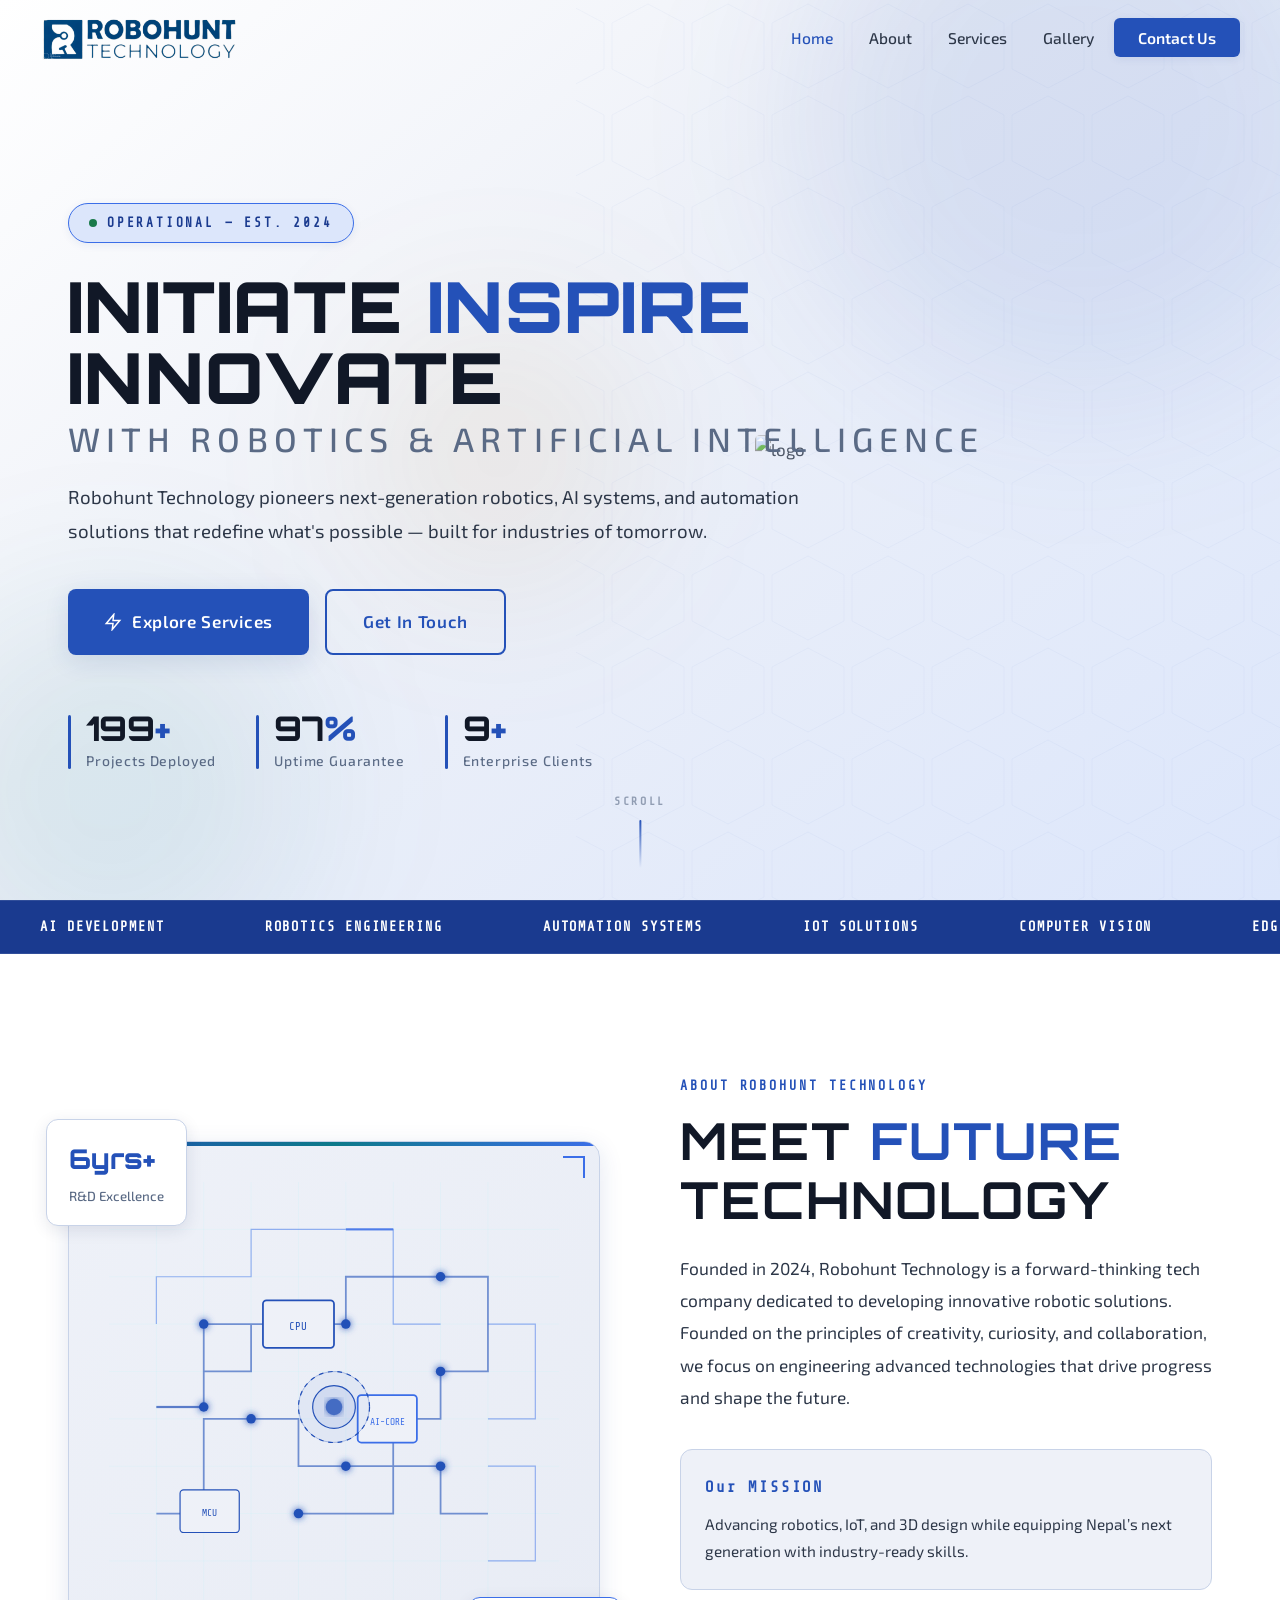
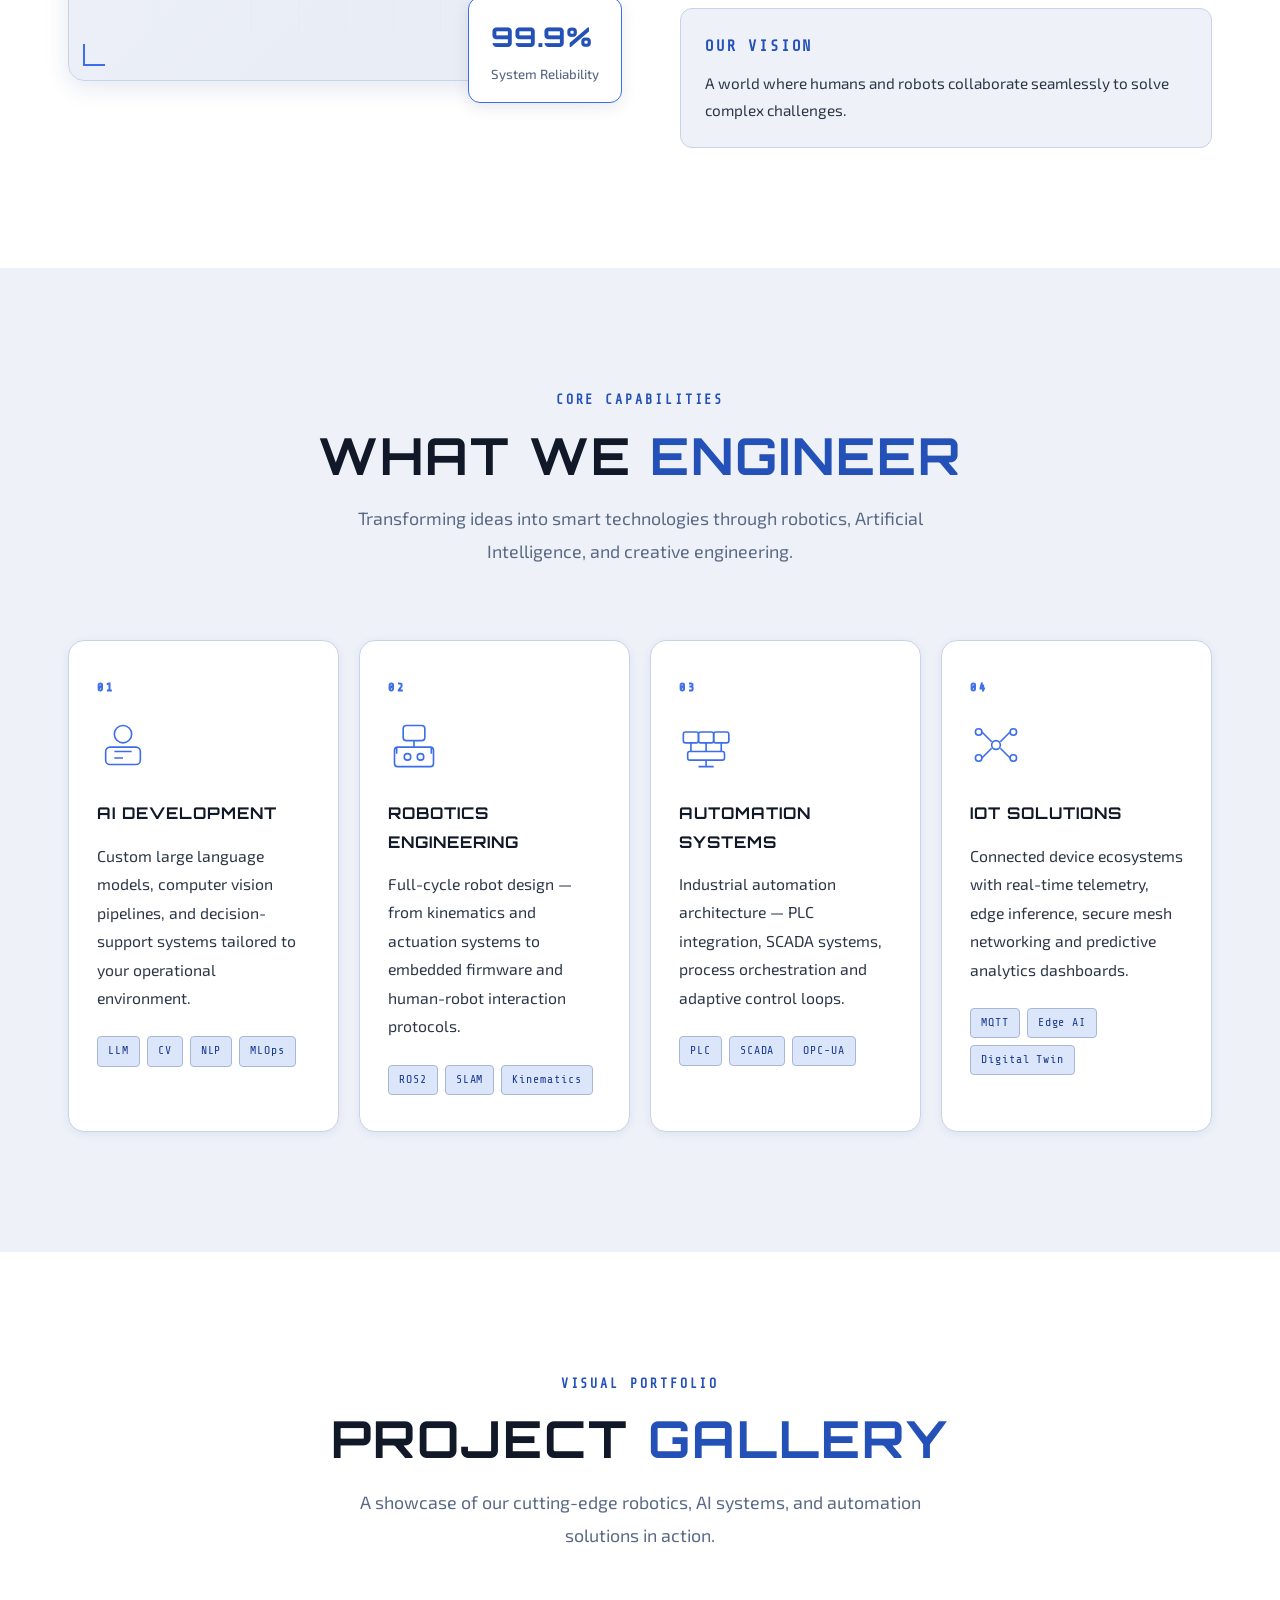
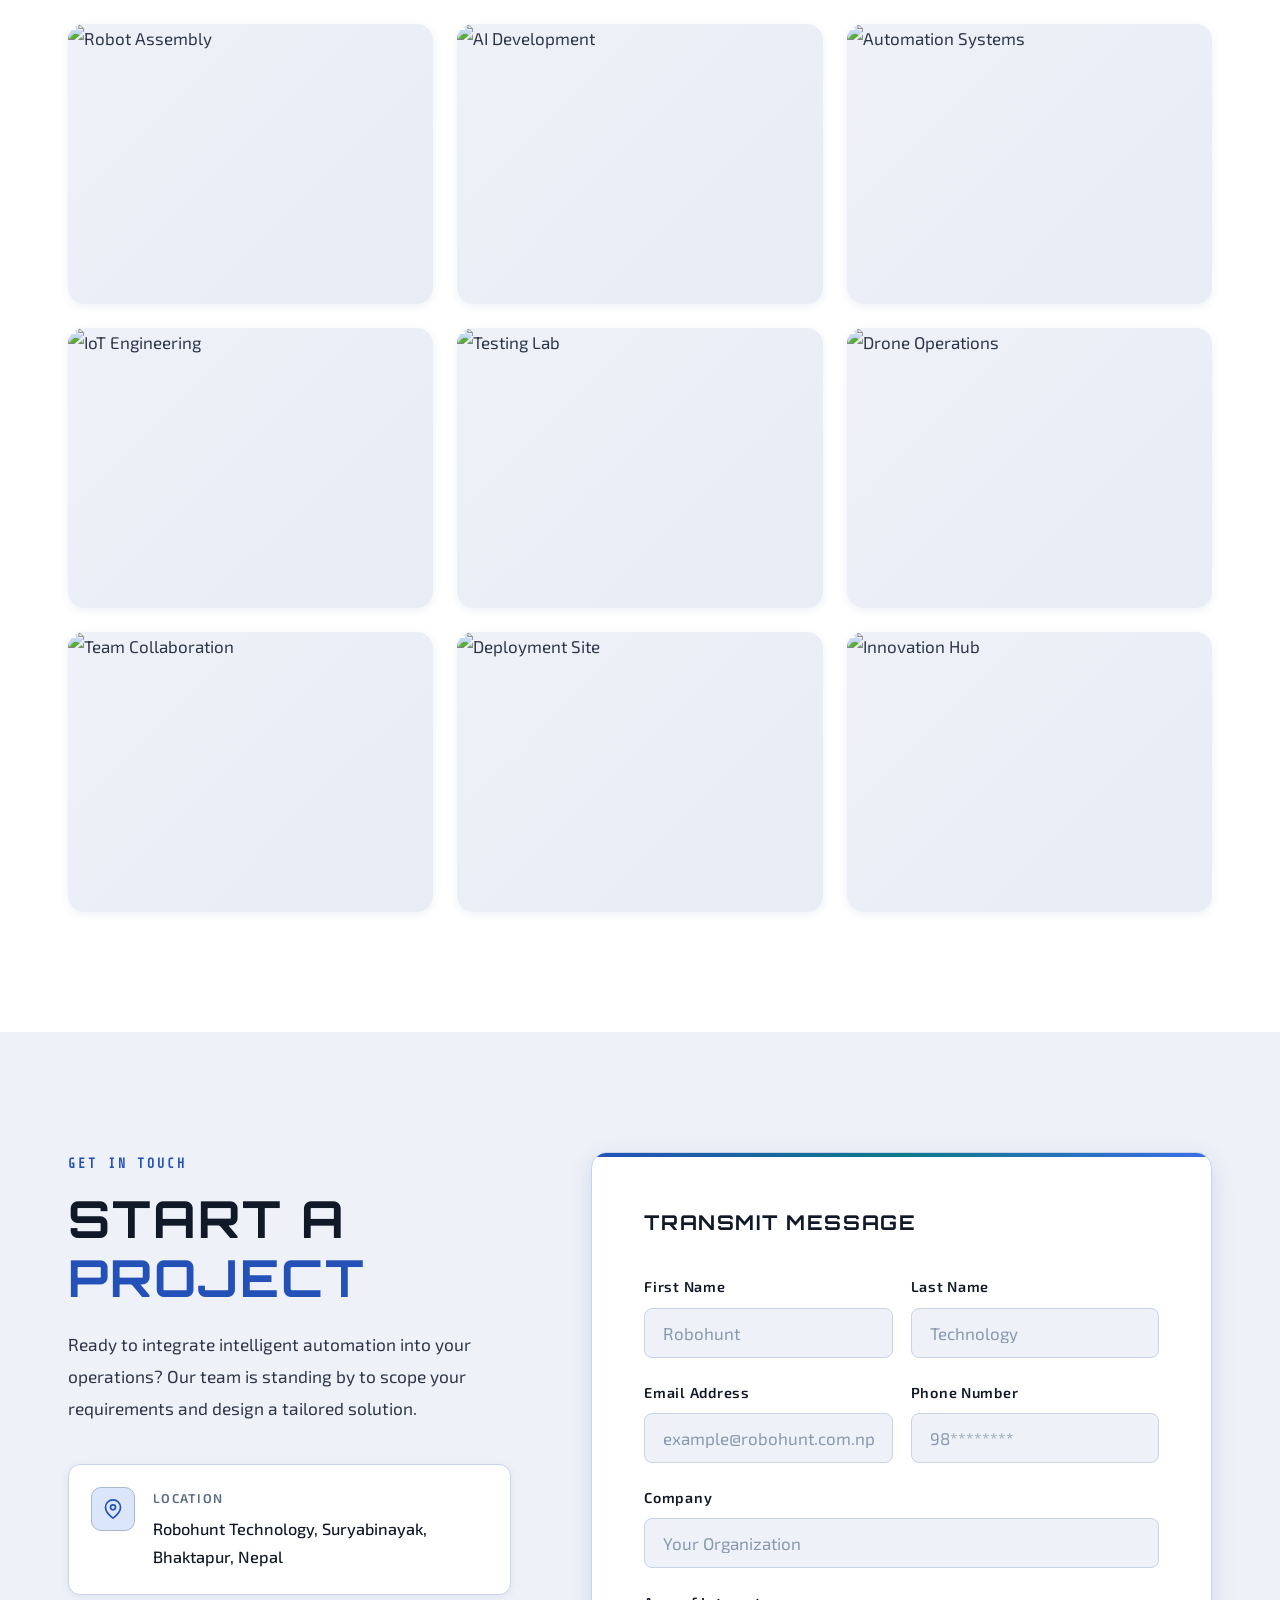
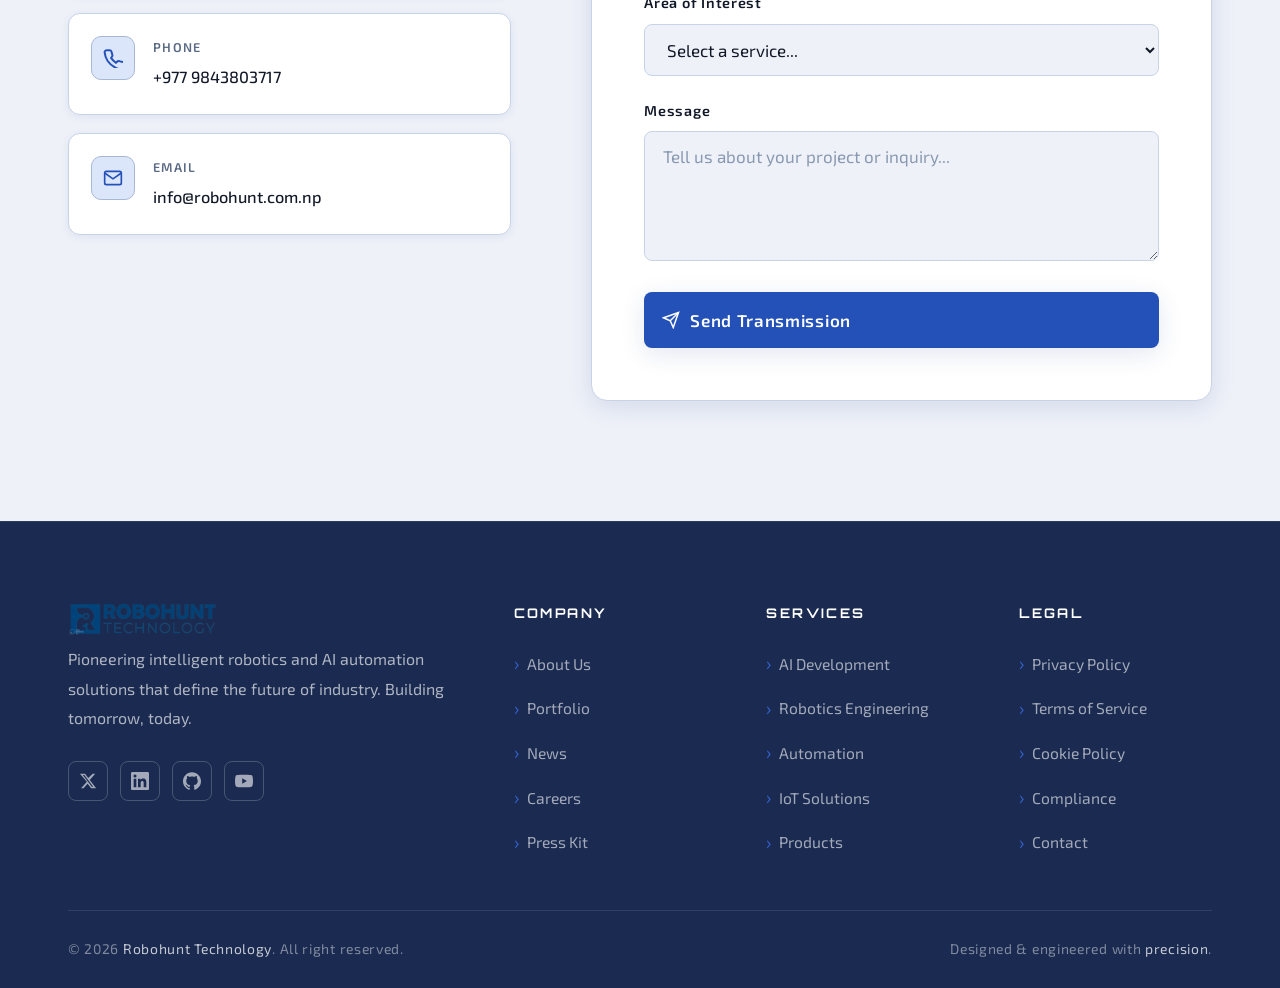
==== commit 5a9723c2: "Feat: Removed heroimage" ====
--- a/files/index.html
+++ b/files/index.html
@@ -1133,7 +1133,7 @@
                 </div>
                 <div>
                   <div class="contact-item-label">Phone</div>
-                  <div class="contact-item-val">+977 987654321</div>
+                  <div class="contact-item-val">+977 9843803717</div>
                 </div>
               </div>
               <div class="contact-item reveal reveal-delay-4">
